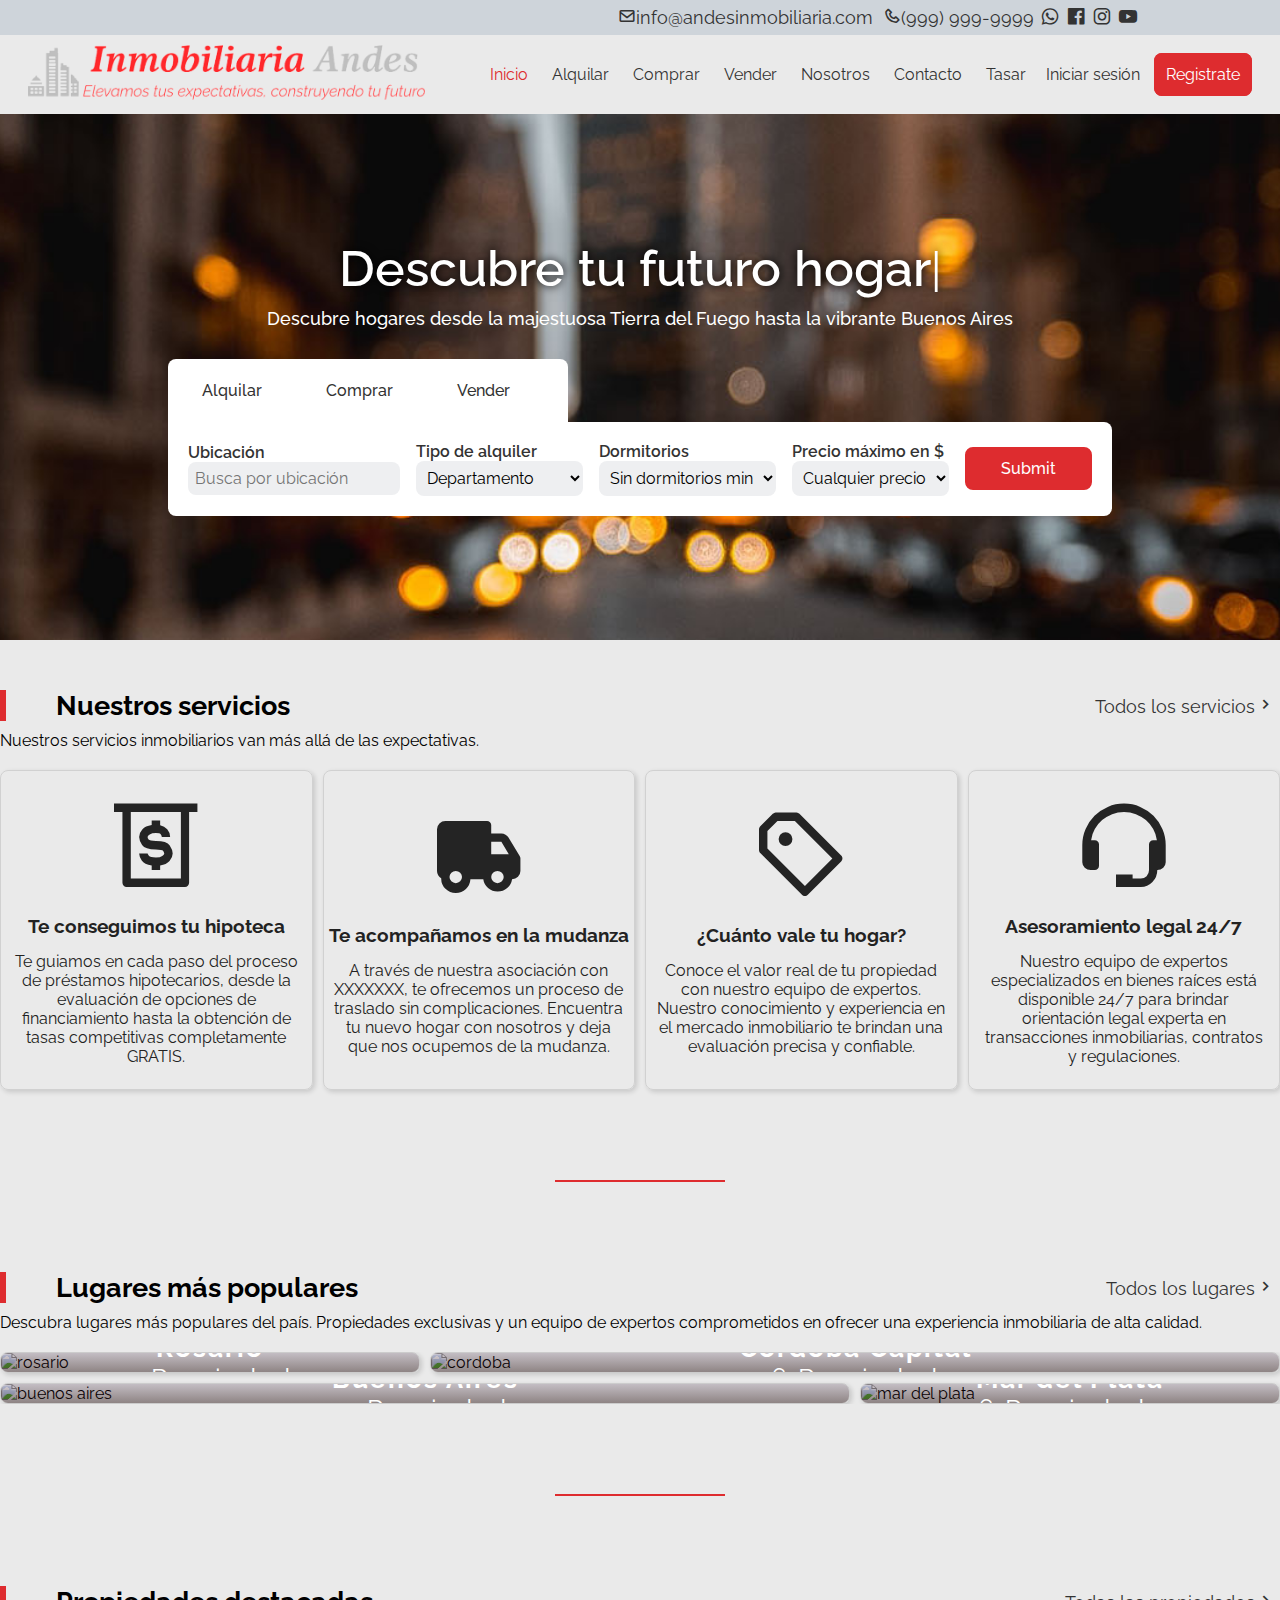
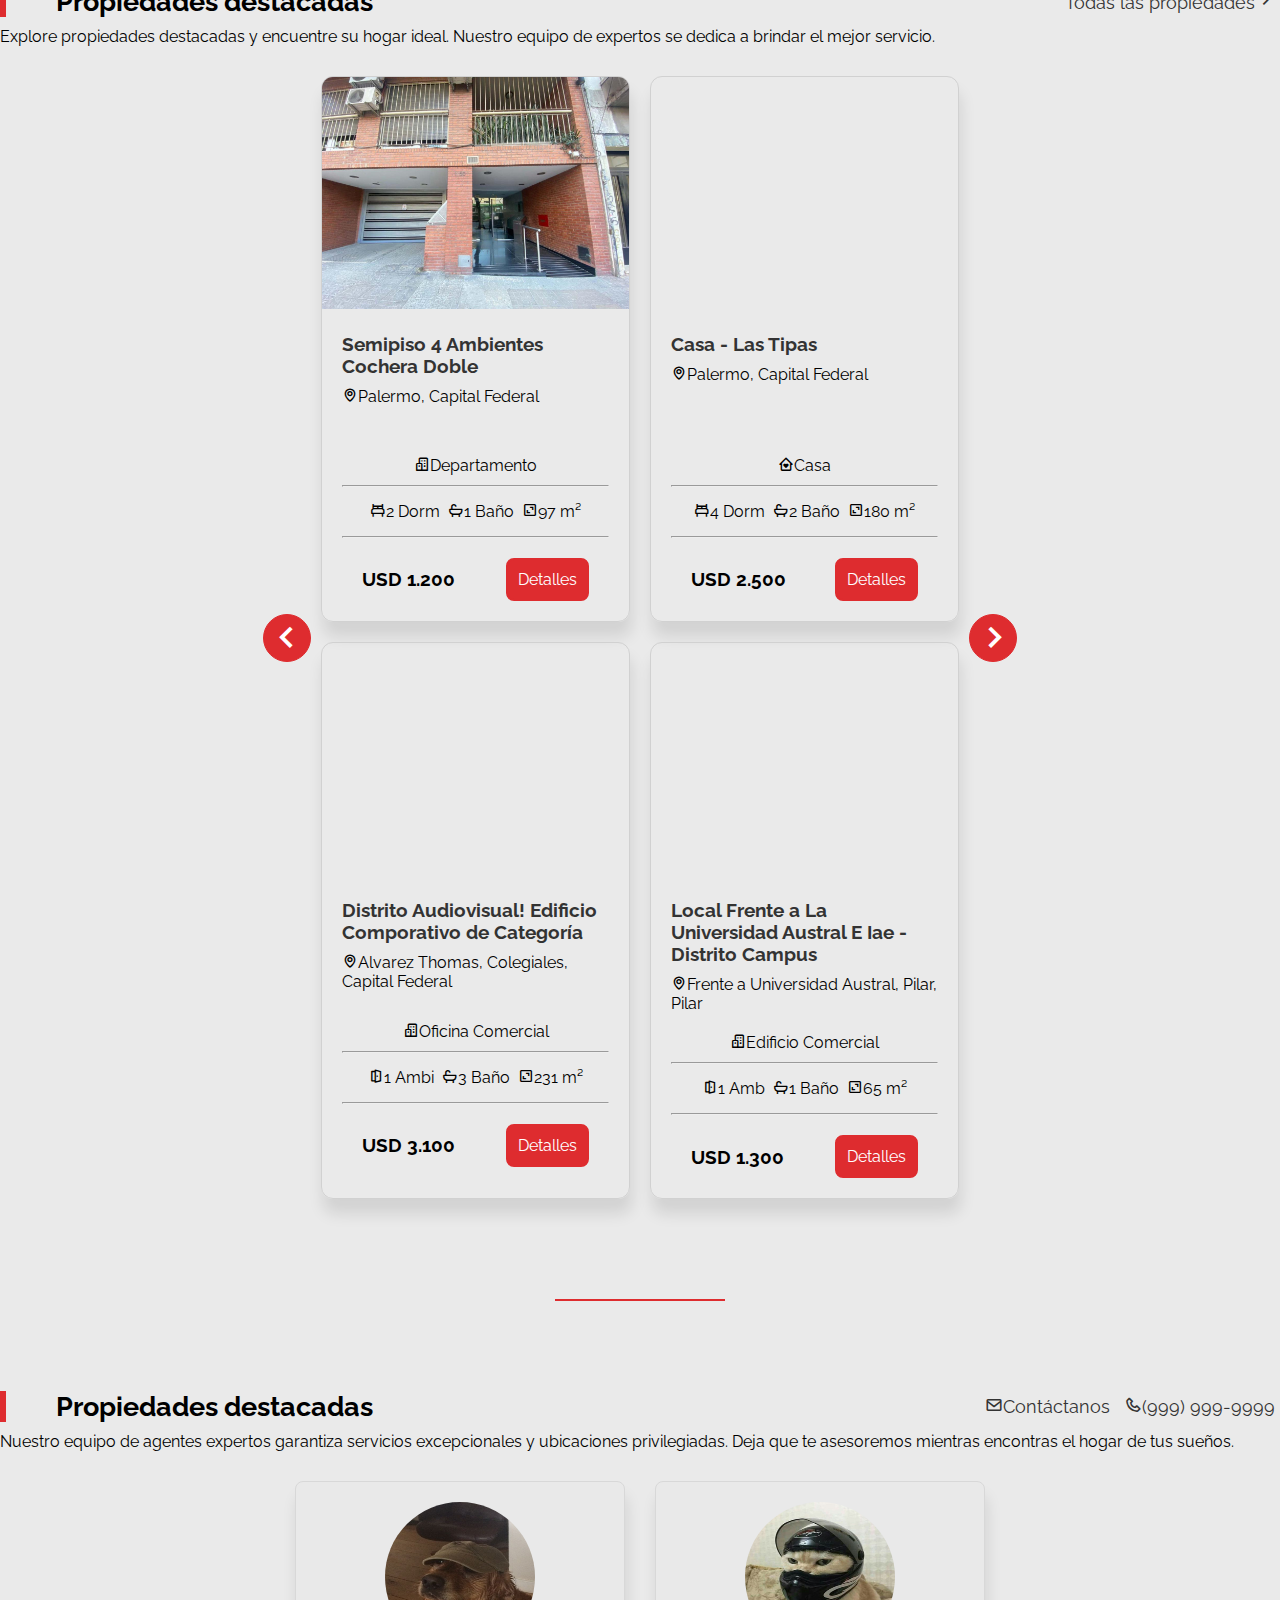
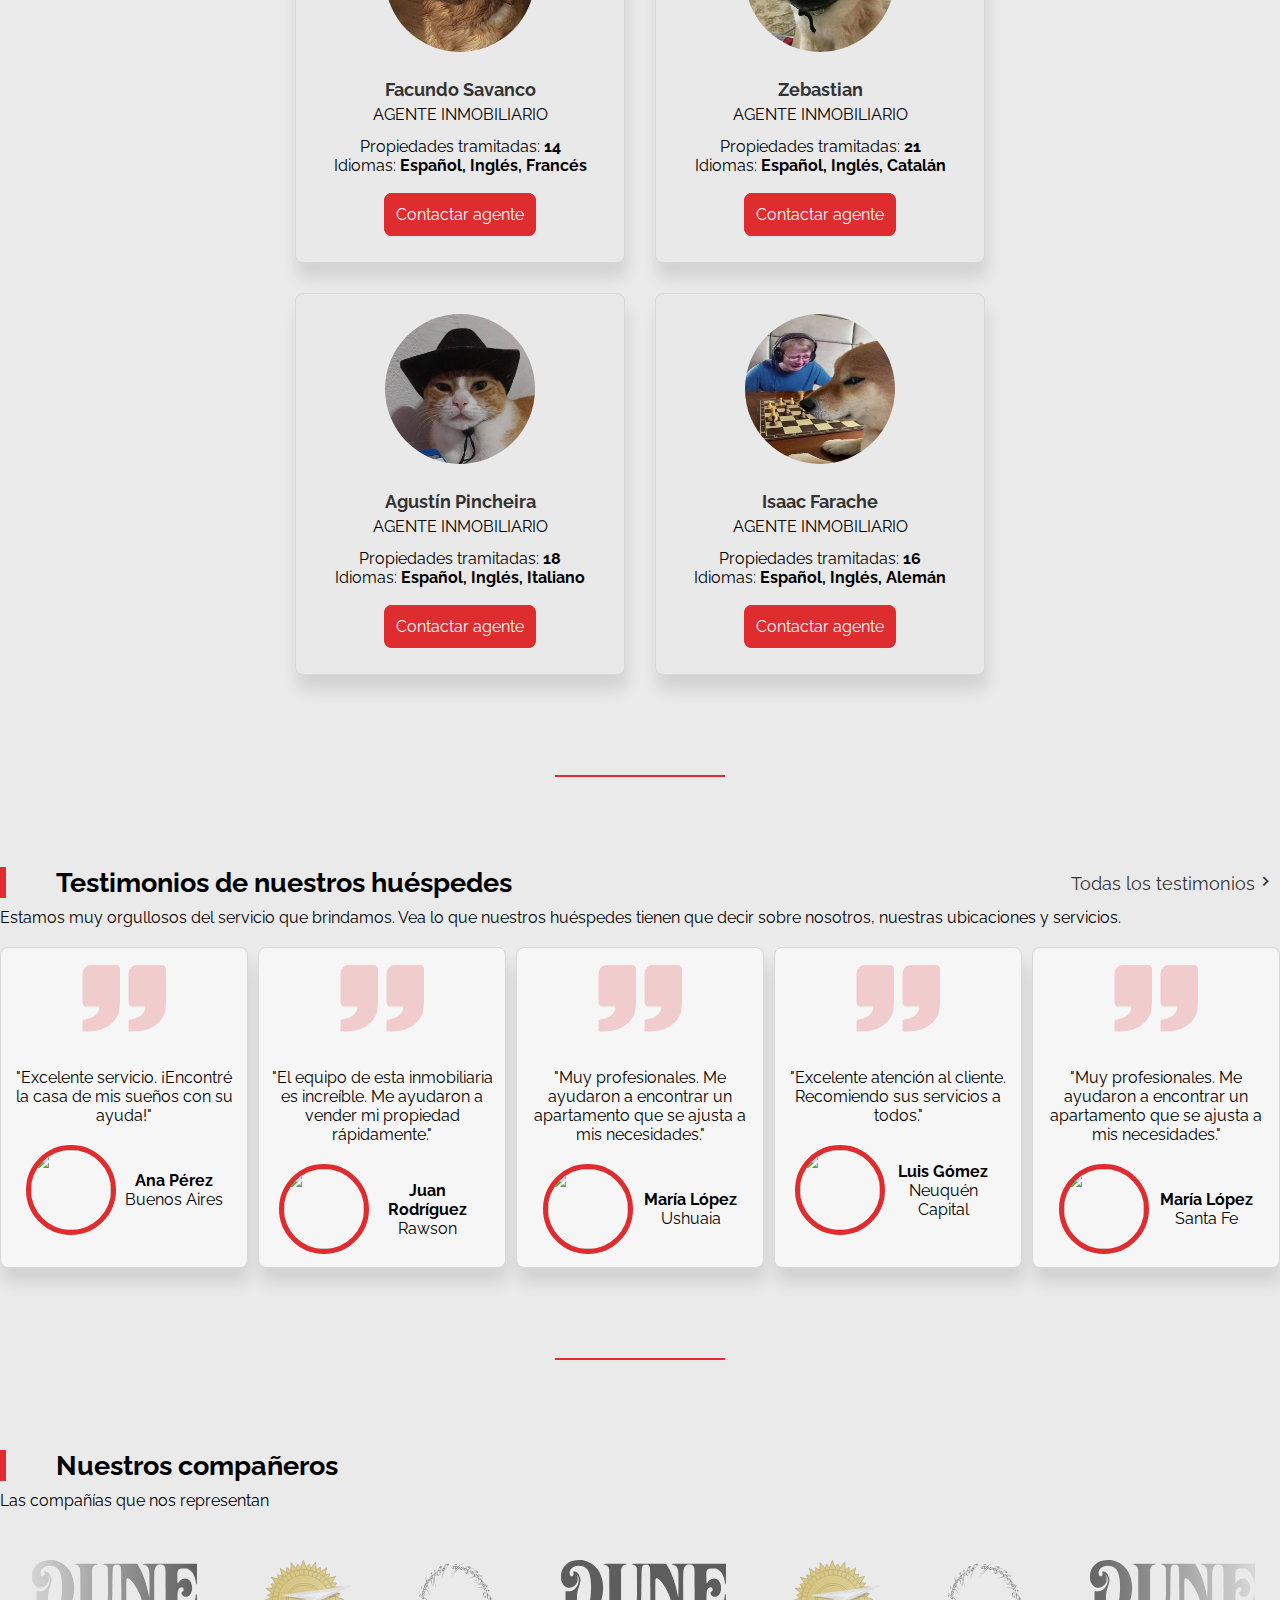
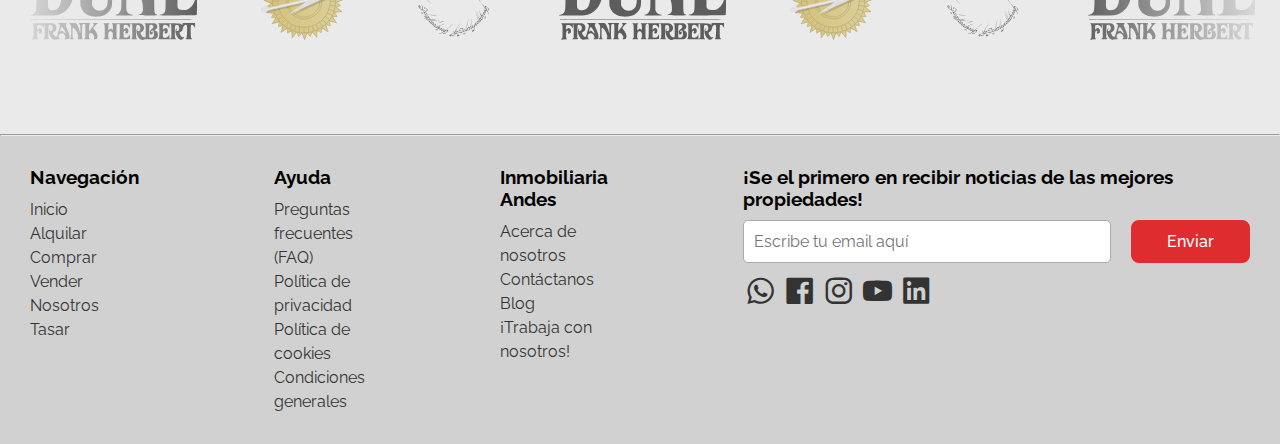
==== index.html @ 9ed8c14f "Agregado de testimonios, compañeros y transición de gradients en lugares populares" ====
<!DOCTYPE html>
<html lang="en">

<head>
  <meta charset="UTF-8">
  <meta name="viewport" content="width=device-width, initial-scale=1.0">
  <title>Inmobiliaria Andes - Elige el lugar de tus sueños</title>

  <!-- custom google fonts-->
  <link rel="preconnect" href="https://fonts.googleapis.com">
  <link rel="preconnect" href="https://fonts.gstatic.com" crossorigin>
  <link
    href="https://fonts.googleapis.com/css2?family=Raleway:ital,wght@0,100;0,200;0,300;0,400;1,100;1,200;1,300;1,400&display=swap"
    rel="stylesheet">

  <!--- custom css -->
  <link rel="stylesheet" href="./assets/style.css">

  <!--- custom js -->
  <script src="./assets/script.js" defer></script>

  <!--- custom icons -->
  <link href='https://unpkg.com/boxicons@2.1.4/css/boxicons.min.css' rel='stylesheet'>

  <!--- favicon -->
  <link rel="shortcut icon" href="./img/icon.png" type="image/x-icon">
</head>

<body>
  <!--header-->
  <header class="header">

    <!--Sección superior del header con redes sociales y contacto-->
    <div class="header-top">
      <div class="data_header">
        <div class="contendor_data_header">
          <div class="cto_header_top">
            <a href="#"><i class='bx bx-envelope'></i>info@andesinmobiliaria.com</a>
          </div>
          <div class="cto_header_top">
            <a href="#"><i class='bx bx-phone'></i>(999) 999-9999</a>
          </div>
          <div class="social">
            <a href="#"><i class='bx bxl-whatsapp'></i></a>
            <a href="#"><i class='bx bxl-facebook-square'></i></a>
            <a href="#"><i class='bx bxl-instagram'></i></a>
            <a href="#"><i class='bx bxl-youtube'></i></a>
          </div>
        </div>
      </div>
    </div>

    <!--Sección inferior del header con botones de navegación / agregar diseño responsivo y estructura-->
    <nav class="header-bottom">
      <div class="brand">
        <a href="index.html"><img src="./img/andes_fontlogo.png" alt="logo inmobiliaria andes" class="logo"></a>
      </div>

      <!--Navbar-->
      <a href="#" class="toggle_button">
        <span class="bar"></span>
        <span class="bar"></span>
        <span class="bar"></span>
      </a>

      <div class="navbar_link">
        <ul class="navbar_ul">
          <li><a href="index.html" class="active">Inicio</a></li>
          <li>
            <a href="alquilar.html">Alquilar</a>
            <ul class="drowpdown_lista">
              <div class="dropdown_cont">
                <div class="dropdown_titulo">Tipo de propiedades</div>
                <ul class="dropdown_prop">
                  <li><a href="#">Edificios Comerciales</a></li>
                  <li><a href="#">Hoteles</a></li>
                  <li><a href="#">Apartamentos</a></li>
                  <li><a href="#">Casas</a></li>
                  <li><a href="#">Oficinas</a></li>
                </ul>
              </div>
              <div class="dropdown_cont">
                <div class="dropdown_titulo">Provincia</div>
                <ul class="dropdown_prop">
                  <li><a href="#">Buenos Aires</a></li>
                  <li><a href="#">Córdoba</a></li>
                  <li><a href="#">Tierra del Fuego</a></li>
                  <li><a href="#">Neuquén</a></li>
                  <li><a href="#">Santa Fe</a></li>
                </ul>
              </div>
              <div class="dropdown_cont">
                <div class="dropdown_titulo">Ciudades</div>
                <ul class="dropdown_prop">
                  <li><a href="#">Capital Federal</a></li>
                  <li><a href="#">Córdoba Capital</a></li>
                  <li><a href="#">Rosario</a></li>
                  <li><a href="#">Mar del Plata</a></li>
                  <li><a href="#">Neuquén Capital</a></li>
                </ul>
              </div>
            </ul>
          </li>
          <li><a href="comprar.html">Comprar</a></li>
          <li><a href="vender.html">Vender</a></li>
          <li><a href="nosotros.html">Nosotros</a></li>
          <li><a href="contacto.html">Contacto</a></li>
          <li><a href="tasar.html">Tasar</a></li>
        </ul>
        <div class="btn_user">
          <button id="mostrar_popup_li"><a>Iniciar sesión</a></button>
          <a class="registrate" id="mostrar_popup_sp">Registrate</a>
        </div>
        <div class="overlay"></div>
        <!-- Popup login form -->
        <div class="popup login">
          <div class="cerrar_btn">&times;</div>
          <div class="form">
            <h2>Iniciar sesión</h2>
            <p>Guarde búsquedas, sus propiedades favoritas y más</p>
            <p>¿Nuevo en el sitio? <a href="#" id="registrar">Registra una cuenta</a></p>
            <div class="elementos_form">
              <label for="email">Email</label>
              <input type="text" id="email" placeholder="Ingresa tu email">
            </div>
            <div class="elementos_form">
              <label for="contraseña">Contraseña</label>
              <input type="password" id="contraseña" placeholder="Ingresa tu contraseña">
            </div>
            <div class="elementos_form">
              <input type="checkbox" id="checkbox">
              <label for="recordarme">Recordar mis datos</label>
            </div>
            <div class="elementos_form">
              <button class="btn_submit">Iniciar sesión</button>
            </div>
            <div class="elementos_form">
              <a href="#">Olvide mi contraseña</a>
            </div>
          </div>
        </div>
        <!-- Popup signup form -->
        <div class="popup signup">
          <div class="cerrar_btn">&times;</div>
          <div class="form">
            <h2>Registrarse</h2>
            <p>Guarde búsquedas, sus propiedades favoritas y más</p>
            <p>¿Ya tienes una cuenta? <a href="#" id="iniciar_sesion">Inicia sesión</a></p>
            <div class="elementos_form">
              <label for="email">Email</label>
              <input type="text" id="email" placeholder="Ingresa tu email">
            </div>
            <div class="elementos_form">
              <label for="contraseña">Contraseña</label>
              <input type="password" id="contraseña" placeholder="Crea tu contraseña">
            </div>
            <div class="elementos_form">
              <label for="contraseña">Confirma contraseña</label>
              <input type="password" id="contraseña" placeholder="Confirma tu contraseña">
            </div>
            <div class="elementos_form" id="term_cond">
              <input type="checkbox" id="checkbox">
              <label for="checkbox">Estoy de acuerdo con los<a href="#"> Terminos y Condiciones</a></label>
            </div>
            <div class="elementos_form">
              <button class="btn_submit">Regsitrate</button>
            </div>
          </div>
        </div>

      </div>
    </nav>
  </header>

  <!-- Contenido main de la página -->
  <main>
    <div class="contenido">
      <h1>Descubre tu futuro <span id="escritura"></span><span id="cursor">|</span></h1>
      <p>Descubre hogares desde la majestuosa Tierra del Fuego hasta la vibrante Buenos Aires</p>
      <!--Botones del buscador de propiedades-->
      <div class="form_contenedor">
        <div class="busqueda">
          <button class="type-btn active" data-tab-btn>Alquilar</button>
          <button class="type-btn" data-tab-btn>Comprar</button>
          <button class="type-btn" data-tab-btn>Vender</button>
        </div>
        <!--Variables básicas para el buscador de propiedades - Son expandidas al buscar propiedades-->
        <form action="">
          <div class="input-box">
            <span>Ubicación</span>
            <input type="search" name="ubicacion" placeholder="Busca por ubicación">
          </div>
          <div class="input-box">
            <label for="" class="tipo_alquiler">Tipo de alquiler</label>
            <select name="tipo_alquiler" class="lista">
              <option value="">Departamento</option>
              <option value="">Casa</option>
              <option value="">Oficina</option>
              <option value="">Hotel</option>
              <option value="">Edificio Comercial</option>
            </select>
          </div>
          <div class="input-box">
            <label for="" class="min_dorm">Dormitorios</label>
            <select name="min_dorm" class="lista">
              <option value="sin dormitorios min">Sin dormitorios min</option>
              <option value="">1+</option>
              <option value="">2+</option>
              <option value="">3+</option>
              <option value="">4+</option>
              <option value="">5+</option>
            </select>
          </div>
          <div class="input-box">
            <label for="" class="precio">Precio máximo en $</label>
            <select name="precio" class="lista">
              <option value="cualquier precio">Cualquier precio</option>
              <option value="">25.000$</option>
              <option value="">50.000$</option>
              <option value="">75.000$</option>
              <option value="">100.000$</option>
              <option value="">125.000$</option>
              <option value="">150.000$</option>
              <option value="">175.000$</option>
              <option value="">200.000$</option>
              <option value="">225.000$</option>
              <option value="">250.000$</option>
              <option value="">275.000$</option>
              <option value="">300.000$</option>
              <option value="">325.000$</option>
              <option value="">350.000$</option>
              <option value="">375.000$</option>
              <option value="">400.000$</option>
            </select>
          </div>
          <input type="submit" name="enviar" class="btn_submit">
        </form>
      </div>
    </div>

    <article>
      <div class="contenedor_div_grid" id="propiedades_destac">
        <div class="contenedor_title_prop">
          <h2>Nuestros servicios</h2>
          <div class="cto_header_top">
            <a href="#">Todos los servicios<i class='bx bx-chevron-right' id="more_flecha"></i></a>
          </div>
        </div>
        <p id="first_desc">Nuestros servicios inmobiliarios van más allá de las expectativas.</p>
      </div>
      <div class="container_servicios">
        <div class="hipoteca">
          <div class="contenedor_desc_serv">
            <i class='bx bx-money-withdraw'></i>
            <a href="#" class="desc_contenedores_serv">
              <h3>Te conseguimos tu hipoteca</h3>
              <p>Te guiamos en cada paso del proceso de préstamos hipotecarios, desde la evaluación de opciones de
                financiamiento hasta la obtención de tasas competitivas completamente GRATIS.</p>
            </a>
          </div>
        </div>
        <div class="mudanza">
          <div class="contenedor_desc_serv">
            <i class='bx bxs-truck'></i>
            <a href="#" class="desc_contenedores_serv">
              <h3>Te acompañamos en la mudanza</h3>
              <p>A través de nuestra asociación con XXXXXXX, te ofrecemos un proceso de traslado sin complicaciones.
                Encuentra tu nuevo hogar con nosotros y deja que nos ocupemos de la mudanza.</p>
            </a>
          </div>
        </div>
        <div class="tasacion">
          <div class="contenedor_desc_serv">
            <i class='bx bx-purchase-tag-alt'></i>
            <a href="tasar.html" class="desc_contenedores_serv">
              <h3>¿Cuánto vale tu hogar?</h3>
              <p>Conoce el valor real de tu propiedad con nuestro equipo de expertos. Nuestro conocimiento y experiencia
                en el mercado inmobiliario te brindan una evaluación precisa y confiable.</p>
            </a>
          </div>
        </div>
        <div class="soporte-legal">
          <div class="contenedor_desc_serv">
            <i class='bx bx-support'></i>
            <a href="contacto.html" class="desc_contenedores_serv">
              <h3>Asesoramiento legal 24/7</h3>
              <p>Nuestro equipo de expertos especializados en bienes raíces está disponible 24/7 para brindar
                orientación legal experta en transacciones inmobiliarias, contratos y regulaciones.</p>
            </a>
          </div>
        </div>
      </div>
    </article>

    <div class="espaciador"></div>

    <article>
      <div class="contenedor_div_grid" id="propiedades_destac">
        <div class="contenedor_title_prop">
          <h2>Lugares más populares</h2>
          <div class="cto_header_top">
            <a href="#">Todos los lugares<i class='bx bx-chevron-right' id="more_flecha"></i></a>
          </div>
        </div>
        <p id="first_desc">Descubra lugares más populares del país. Propiedades exclusivas y un equipo de expertos
          comprometidos en ofrecer una experiencia inmobiliaria de alta calidad.</p>
      </div>
      <div class="grid_lugares_popu">
        <div class="Rosario">
          <img src="./img/rosario.jpeg" alt="rosario">
          <a href="#" class="overlay_lug">
            <h3>Rosario</h3>
            <p>159 Propiedades</p>
          </a>
        </div>
        <div class="Cordoba">
          <img src="./img/cordoba.jpeg" alt="cordoba">
          <a href="#" class="overlay_lug">
            <h3>Córdoba Capital</h3>
            <p>356 Propiedades</p>
          </a>
        </div>
        <div class="Buenos-aires">
          <img src="./img/buenos aires.webp" alt="buenos aires">
          <a href="#" class="overlay_lug">
            <h3>Buenos Aires</h3>
            <p>437 Propiedades</p>
          </a>
        </div>
        <div class="Mar-del-plata">
          <img src="./img/mar del plata.webp" alt="mar del plata">
          <a href="#" class="overlay_lug">
            <h3>Mar del Plata</h3>
            <p>76 Propiedades</p>
          </a>
        </div>
      </div>
    </article>

    <div class="espaciador"></div>

    <article>
      <div class="contenedor_div_grid" id="propiedades_destac">
        <div class="contenedor_title_prop">
          <h2>Propiedades destacadas</h2>
          <div class="cto_header_top">
            <a href="#">Todas las propiedades<i class='bx bx-chevron-right' id="more_flecha"></i></a>
          </div>
        </div>
        <p id="first_desc">Explore propiedades destacadas y encuentre su hogar ideal. Nuestro equipo de expertos se
          dedica a brindar el mejor servicio.</p>
      </div>
      <!--Propiedades destacadas del mes-->
      <div class="propiedades_destacadas">
        <button id="anterior"><i class='bx bx-chevron-left'></i></button>
        <!--Cartas de propiedades destacadas hecho con grid-->
        <div class="grid-container_destac" id="carrusel">
          <!--Descripción de las cartas de propiedades destacadas-->
          <div class="carta_prop">
            <figure>
              <a href="#"><img src="./img/depto_4dorm/ejemplo_propiedad.jpg" alt=""></a>
              <div class="fav_dest">
                <!--Corazón de favorito en esquina superior izquierda-->
              </div>
            </figure>
            <div class="desc_prop">
              <div class="titulo_carta_prop">
                <a href="#">
                  <h3>Semipiso 4 Ambientes Cochera Doble</h3>
                </a>
                <p id="ubicacion_carta"><i class='bx bx-map'></i>Palermo, Capital Federal</p>
              </div>
              <div class="int_desc_prop">
                <p id="tipo_prop_carta"><span><i class='bx bx-buildings'></i>Departamento</span></p>
                <hr>
                <div class="prop_interior">
                  <p>
                    <span><i class='bx bx-bed'></i>2 Dorm</span>
                    <span><i class='bx bx-bath'></i>1 Baño</span>
                    <span><i class='bx bx-area'></i>97 m²</span>
                  </p>
                </div>
                <hr>
                <div class="precio_btn btn_user">
                  <p id="item_precio"><span>USD 1.200</span></p>
                  <a href="#" class="registrate">Detalles</a>
                </div>
              </div>
            </div>
          </div>
          <div class="carta_prop">
            <figure>
              <a href="#"><img src="./img/depto_4dorm/ejemplo_casa.jpg" alt=""></a>
              <div class="fav_dest">
                <!--Corazón de favorito en esquina superior izquierda-->
              </div>
            </figure>
            <div class="desc_prop">
              <div class="titulo_carta_prop">
                <a href="#">
                  <h3>Casa - Las Tipas</h3>
                </a>
                <p id="ubicacion_carta"><i class='bx bx-map'></i>Palermo, Capital Federal</p>
              </div>
              <div class="int_desc_prop">
                <p id="tipo_prop_carta"><span><i class='bx bx-home-heart'></i>Casa</span></p>
                <hr>
                <div class="prop_interior">
                  <p>
                    <span><i class='bx bx-bed'></i>4 Dorm</span>
                    <span><i class='bx bx-bath'></i>2 Baño</span>
                    <span><i class='bx bx-area'></i>180 m²</span>
                  </p>
                </div>
                <hr>
                <div class="precio_btn btn_user">
                  <p id="item_precio"><span>USD 2.500</span></p>
                  <a href="#" class="registrate">Detalles</a>
                </div>
              </div>
            </div>
          </div>
          <div class="carta_prop">
            <figure>
              <a href="#"><img src="./img/depto_4dorm/ejemplo_oficina.jpg" alt=""></a>
              <div class="fav_dest">
                <!--Corazón de favorito en esquina superior izquierda-->
              </div>
            </figure>
            <div class="desc_prop">
              <div class="titulo_carta_prop">
                <a href="#">
                  <h3>Distrito Audiovisual! Edificio Comporativo de Categoría</h3>
                </a>
                <p id="ubicacion_carta"><i class='bx bx-map'></i>Alvarez Thomas, Colegiales, Capital Federal</p>
              </div>
              <div class="int_desc_prop">
                <p id="tipo_prop_carta"><span><i class='bx bx-buildings'></i>Oficina Comercial</span></p>
                <hr>
                <div class="prop_interior">
                  <p>
                    <span><i class='bx bx-door-open'></i>1 Ambi</span>
                    <span><i class='bx bx-bath'></i>3 Baño</span>
                    <span><i class='bx bx-area'></i>231 m²</span>
                  </p>
                </div>
                <hr>
                <div class="precio_btn btn_user">
                  <p id="item_precio"><span>USD 3.100</span></p>
                  <a href="#" class="registrate">Detalles</a>
                </div>
              </div>
            </div>
          </div>
          <div class="carta_prop">
            <figure>
              <a href="#"><img src="./img/depto_4dorm/ejemplo_edificiocomercial" alt=""></a>
              <div class="fav_dest">
                <!--Corazón de favorito en esquina superior izquierda-->
              </div>
            </figure>
            <div class="desc_prop">
              <div class="titulo_carta_prop">
                <a href="#">
                  <h3>Local Frente a La Universidad Austral E Iae - Distrito Campus</h3>
                </a>
                <p id="ubicacion_carta"><i class='bx bx-map'></i>Frente a Universidad Austral, Pilar, Pilar</p>
              </div>
              <div class="int_desc_prop">
                <p id="tipo_prop_carta"><span><i class='bx bx-buildings'></i>Edificio Comercial</span></p>
                <hr>
                <div class="prop_interior">
                  <p>
                    <span><i class='bx bx-door-open'></i>1 Amb</span>
                    <span><i class='bx bx-bath'></i>1 Baño</span>
                    <span><i class='bx bx-area'></i>65 m²</span>
                  </p>
                </div>
                <hr>
                <div class="precio_btn btn_user">
                  <p id="item_precio"><span>USD 1.300</span></p>
                  <a href="#" class="registrate">Detalles</a>
                </div>
              </div>
            </div>
          </div>
          <div class="carta_prop">
            <figure>
              <a href="#"><img src="./img/depto_4dorm/ejemplo_casa(2) 1.jpg" alt=""></a>
              <div class="fav_dest">
                <!--Corazón de favorito en esquina superior izquierda-->
              </div>
            </figure>
            <div class="desc_prop">
              <div class="titulo_carta_prop">
                <a href="#">
                  <h3>Casa de Tres Dorm. con Amarra</h3>
                </a>
                <p id="ubicacion_carta"><i class='bx bx-map'></i>Boatcenter al 100, Tigre, Tigre</p>
              </div>
              <div class="int_desc_prop">
                <p id="tipo_prop_carta"><span><i class='bx bx-home-heart'></i>Casa</span></p>
                <hr>
                <div class="prop_interior">
                  <p>
                    <span><i class='bx bx-bed'></i>3 Dorm</span>
                    <span><i class='bx bx-bath'></i>1 Baño</span>
                    <span><i class='bx bx-area'></i>190 m²</span>
                  </p>
                </div>
                <hr>
                <div class="precio_btn btn_user">
                  <p id="item_precio"><span>USD 1.800</span></p>
                  <a href="#" class="registrate">Detalles</a>
                </div>
              </div>
            </div>
          </div>
          <div class="carta_prop">
            <figure>
              <a href="#"><img src="./img/depto_4dorm/ejemplo_casa(3) 1.jpg" alt=""></a>
              <div class="fav_dest">
                <!--Corazón de favorito en esquina superior izquierda-->
              </div>
            </figure>
            <div class="desc_prop">
              <div class="titulo_carta_prop">
                <a href="#">
                  <h3>Casa Al Rio en Venta y Alquiler - Barrio Santa Maria de Tigre</h3>
                </a>
                <p id="ubicacion_carta"><i class='bx bx-map'></i>Santa María de Tigre, Rincón de Milberg</p>
              </div>
              <div class="int_desc_prop">
                <p id="tipo_prop_carta"><span><i class='bx bx-home-heart'></i>Casa</span></p>
                <hr>
                <div class="prop_interior">
                  <p>
                    <span><i class='bx bx-door-open'></i>5 Amb</span>
                    <span><i class='bx bx-bath'></i>6 Baño</span>
                    <span><i class='bx bx-area'></i>480 m²</span>
                  </p>
                </div>
                <hr>
                <div class="precio_btn btn_user">
                  <p id="item_precio"><span>USD 4.100</span></p>
                  <a href="#" class="registrate">Detalles</a>
                </div>
              </div>
            </div>
          </div>
          <div class="carta_prop">
            <figure>
              <a href="#"><img src="./img/depto_4dorm/ejemplo_casa(3) 1.jpg" alt=""></a>
              <div class="fav_dest">
                <!--Corazón de favorito en esquina superior izquierda-->
              </div>
            </figure>
            <div class="desc_prop">
              <div class="titulo_carta_prop">
                <a href="#">
                  <h3>Casa Al Rio en Venta y Alquiler - Barrio Santa Maria de Tigre</h3>
                </a>
                <p id="ubicacion_carta"><i class='bx bx-map'></i>Santa María de Tigre, Rincón de Milberg</p>
              </div>
              <div class="int_desc_prop">
                <p id="tipo_prop_carta"><span><i class='bx bx-home-heart'></i>Casa</span></p>
                <hr>
                <div class="prop_interior">
                  <p>
                    <span><i class='bx bx-door-open'></i>5 Amb</span>
                    <span><i class='bx bx-bath'></i>6 Baño</span>
                    <span><i class='bx bx-area'></i>480 m²</span>
                  </p>
                </div>
                <hr>
                <div class="precio_btn btn_user">
                  <p id="item_precio"><span>USD 4.100</span></p>
                  <a href="#" class="registrate">Detalles</a>
                </div>
              </div>
            </div>
          </div>
          <div class="carta_prop">
            <figure>
              <a href="#"><img src="./img/depto_4dorm/ejemplo_casa(3) 1.jpg" alt=""></a>
              <div class="fav_dest">
                <!--Corazón de favorito en esquina superior izquierda-->
              </div>
            </figure>
            <div class="desc_prop">
              <div class="titulo_carta_prop">
                <a href="#">
                  <h3>Casa Al Rio en Venta y Alquiler - Barrio Santa Maria de Tigre</h3>
                </a>
                <p id="ubicacion_carta"><i class='bx bx-map'></i>Santa María de Tigre, Rincón de Milberg</p>
              </div>
              <div class="int_desc_prop">
                <p id="tipo_prop_carta"><span><i class='bx bx-home-heart'></i>Casa</span></p>
                <hr>
                <div class="prop_interior">
                  <p>
                    <span><i class='bx bx-door-open'></i>5 Amb</span>
                    <span><i class='bx bx-bath'></i>6 Baño</span>
                    <span><i class='bx bx-area'></i>480 m²</span>
                  </p>
                </div>
                <hr>
                <div class="precio_btn btn_user">
                  <p id="item_precio"><span>USD 4.100</span></p>
                  <a href="#" class="registrate">Detalles</a>
                </div>
              </div>
            </div>
          </div>
        </div>
        <button id="siguiente"><i class='bx bx-chevron-right'></i></button>
      </div>
    </article>

    <div class="espaciador"></div>

    <article>
      <div class="contenedor_div_grid" id="propiedades_destac">
        <div class="contenedor_title_prop">
          <h2>Propiedades destacadas</h2>
          <div class="cto_header_top">
            <a href="#"><i class='bx bx-envelope'></i>Contáctanos</a>
            <a href="#"><i class='bx bx-phone'></i>(999) 999-9999</a>
          </div>
        </div>
        <p id="first_desc">Nuestro equipo de agentes expertos garantiza servicios excepcionales y ubicaciones privilegiadas. Deja que te asesoremos mientras encontras el hogar de tus sueños.</p>
      </div>
      </div>
      <div class="contendor_tarjetas_nosotros">
        <div class="tarjetas_ind_nosotros uno">
          <div class="foto_experto_inicio"><a href="#"><img src="./img/integrantes/int1.jpg" alt="foto experto"></a>
          </div>
          <div class="np_nosotros">
            <a href="#">Facundo Savanco</a>
            <div class="prof_nosotros">
              <p>AGENTE INMOBILIARIO</p>
            </div>
          </div>
          <div class="detalles_expertos">
            <ul>
              <li>Propiedades tramitadas: <strong>14</strong></li>
              <li>Idiomas:<strong> Español, Inglés, Francés</strong></li>
            </ul>
            <div class="btn_user"><a href="#" class="registrate">Contactar agente</a></div>
          </div>
        </div>

        <div class="tarjetas_ind_nosotros dos">
          <div class="foto_experto_inicio"><a href="#"><img src="./img/integrantes/int2.jpg" alt="foto experto"></a>
          </div>
          <div class="np_nosotros">
            <a href="#">Zebastian</a>
            <div class="prof_nosotros">
              <p>AGENTE INMOBILIARIO</p>
            </div>
          </div>
          <div class="detalles_expertos">
            <ul>
              <li>Propiedades tramitadas: <strong>21</strong></li>
              <li>Idiomas:<strong> Español, Inglés, Catalán</strong></li>
            </ul>
            <div class="btn_user"><a href="#" class="registrate">Contactar agente</a></div>
          </div>
        </div>

        <div class="tarjetas_ind_nosotros tres">
          <div class="foto_experto_inicio"><a href="#"><img src="./img/integrantes/int3.jpg" alt="foto experto"></a>
          </div>
          <div class="np_nosotros">
            <a href="#">Agustín Pincheira</a>
            <div class="prof_nosotros">
              <p>AGENTE INMOBILIARIO</p>
            </div>
          </div>
          <div class="detalles_expertos">
            <ul>
              <li>Propiedades tramitadas: <strong>18</strong></li>
              <li>Idiomas:<strong> Español, Inglés, Italiano</strong></li>
            </ul>
            <div class="btn_user"><a href="#" class="registrate">Contactar agente</a></div>
          </div>
        </div>

        <div class="tarjetas_ind_nosotros cuatro">
          <div class="foto_experto_inicio"><a href="#"><img src="./img/integrantes/int4.jpg" alt="foto experto"></a>
          </div>
          <div class="np_nosotros">
            <a href="#">Isaac Farache</a>
            <div class="prof_nosotros">
              <p>AGENTE INMOBILIARIO</p>
            </div>
          </div>
          <div class="detalles_expertos">
            <ul>
              <li>Propiedades tramitadas: <strong>16</strong></li>
              <li>Idiomas:<strong> Español, Inglés, Alemán</strong></li>
            </ul>
            <div class="btn_user"><a href="#" class="registrate">Contactar agente</a></div>
          </div>
        </div>
      </div>
      </div>
    </article>

    <div class="espaciador"></div>

    <article>
      <div class="contenedor_div_grid" id="propiedades_destac">
        <div class="contenedor_title_prop">
          <h2>Testimonios de nuestros huéspedes</h2>
          <div class="cto_header_top">
            <a href="#">Todas los testimonios<i class='bx bx-chevron-right' id="more_flecha"></i></a>
          </div>
        </div>
        <p id="first_desc">Estamos muy orgullosos del servicio que brindamos. Vea lo que nuestros huéspedes tienen que
          decir sobre nosotros, nuestras ubicaciones y servicios.</p>

        <div class="testimonios_contenedor">
          <div class="testimonio-1 testimonios">
            <i class='bx bxs-quote-right'></i>
            <p id="quote">"Excelente servicio. ¡Encontré la casa de mis sueños con su ayuda!"</p>
            <div class="autor_desc">
              <img src="./img/testimonios/testi 1.jpg" alt="" width="80px" height="80px">
              <div class="text_autor">
                <p class="autor"><strong>Ana Pérez</strong></p>
                <p>Buenos Aires</p>
              </div>
            </div>
          </div>
          <div class="testimonio-2 testimonios">
            <i class='bx bxs-quote-right'></i>
            <p id="quote">"El equipo de esta inmobiliaria es increíble. Me ayudaron a vender mi propiedad rápidamente."
            </p>
            <div class="autor_desc">
              <img src="./img/testimonios/testi 2.jpg" alt="" width="80px" height="80px">
              <div class="text_autor">
                <p class="autor"><strong>Juan Rodríguez</strong></p>
                <p>Rawson</p>
              </div>
            </div>
          </div>
          <div class="testimonio-3 testimonios">
            <i class='bx bxs-quote-right'></i>
            <p id="quote">"Muy profesionales. Me ayudaron a encontrar un apartamento que se ajusta a mis necesidades."
            </p>
            <div class="autor_desc">
              <img src="./img/testimonios/testi 3.jpg" alt="" width="80px" height="80px">
              <div class="text_autor">
                <p class="autor"><strong>María López</strong></p>
                <p>Ushuaia</p>
              </div>
            </div>
          </div>
          <div class="testimonio-4 testimonios">
            <i class='bx bxs-quote-right'></i>
            <p id="quote">"Excelente atención al cliente. Recomiendo sus servicios a todos."</p>
            <div class="autor_desc">
              <img src="./img/testimonios/testi 4.jpg" alt="" width="80px" height="80px">
              <div class="text_autor">
                <p class="autor"><strong>Luis Gómez</strong></p>
                <p>Neuquén Capital</p>
              </div>
            </div>
          </div>
          <div class="testimonio-5 testimonios">
            <i class='bx bxs-quote-right'></i>
            <p id="quote">"Muy profesionales. Me ayudaron a encontrar un apartamento que se ajusta a mis necesidades."
            </p>
            <div class="autor_desc">
              <img src="./img/testimonios/testi 5.jpg" alt="" width="80px" height="80px">
              <div class="text_autor">
                <p class="autor"><strong>María López</strong></p>
                <p>Santa Fe</p>
              </div>
            </div>
          </div>
        </div>
      </div>
    </article>

    <div class="espaciador"></div>

    <article>
      <div class="contenedor_div_grid" id="propiedades_destac">
        <div class="contenedor_title_prop">
          <h2>Nuestros compañeros</h2>
        </div>
        <p id="first_desc">Las compañías que nos representan</p>
        <div class="logos">
          <div class="slide_logos">
            <img src="./img/slider infinito socios/Dune_Frank_Herbert_logo.svg" alt="">
            <img src="./img/slider infinito socios/Spaceship_and_Sun_emblem.svg" alt="">
            <img src="./img/slider infinito socios/the-one-ring-2-logo-svg-vector.svg" alt="">
            <img src="./img/slider infinito socios/Dune_Frank_Herbert_logo.svg" alt="">
            <img src="./img/slider infinito socios/Spaceship_and_Sun_emblem.svg" alt="">
            <img src="./img/slider infinito socios/the-one-ring-2-logo-svg-vector.svg" alt="">
            <img src="./img/slider infinito socios/Dune_Frank_Herbert_logo.svg" alt="">
            <img src="./img/slider infinito socios/Spaceship_and_Sun_emblem.svg" alt="">
            <img src="./img/slider infinito socios/the-one-ring-2-logo-svg-vector.svg" alt="">
          </div>
          <div class="slide_logos">
            <img src="./img/slider infinito socios/Dune_Frank_Herbert_logo.svg" alt="">
            <img src="./img/slider infinito socios/Spaceship_and_Sun_emblem.svg" alt="">
            <img src="./img/slider infinito socios/the-one-ring-2-logo-svg-vector.svg" alt="">
            <img src="./img/slider infinito socios/Dune_Frank_Herbert_logo.svg" alt="">
            <img src="./img/slider infinito socios/Spaceship_and_Sun_emblem.svg" alt="">
            <img src="./img/slider infinito socios/the-one-ring-2-logo-svg-vector.svg" alt="">
            <img src="./img/slider infinito socios/Dune_Frank_Herbert_logo.svg" alt="">
            <img src="./img/slider infinito socios/Spaceship_and_Sun_emblem.svg" alt="">
            <img src="./img/slider infinito socios/the-one-ring-2-logo-svg-vector.svg" alt="">
          </div>
        </div>
      </div>
    </article>

  </main>

  <footer>
    <hr>
    <div class="footer_contenedor">
      <div>
        <div class="titulo_cf">
          <h3>Navegación</h3>
        </div>
        <div class="lista_footer">
          <ul>
            <li><a href="#">Inicio</a></li>
            <li><a href="alquilar.html">Alquilar</a></li>
            <li><a href="comprar.html">Comprar</a></li>
            <li><a href="vender.html">Vender</a></li>
            <li><a href="nosotros.html">Nosotros</a></li>
            <li><a href="tasar.html">Tasar</a></li>
          </ul>
        </div>
      </div>
      <div>
        <div class="titulo_cf">
          <h3>Ayuda</h3>
        </div>
        <div class="lista_footer">
          <ul>
            <li><a href="#">Preguntas frecuentes (FAQ)</a></li>
            <li><a href="#">Política de privacidad</a></li>
            <li><a href="#">Política de cookies</a></li>
            <li><a href="#">Condiciones generales</a></li>
          </ul>
        </div>
      </div>
      <div>
        <div class="titulo_cf">
          <h3>Inmobiliaria Andes</h3>
        </div>
        <div class="lista_footer">
          <ul>
            <li><a href="nosotros.html">Acerca de nosotros</a></li>
            <li><a href="contacto.html">Contáctanos</a></li>
            <li><a href="#">Blog</a></li>
            <li><a href="#">¡Trabaja con nosotros!</a></li>
          </ul>
        </div>
      </div>
      <div>
        <div class="titulo_cf">
          <h3>¡Se el primero en recibir noticias de las mejores propiedades!</h3>
        </div>
        <div class="newsletter_social">
          <form action="#">
            <div class="form_newsletter">
              <div class="email_newsletter">
                <input type="email" name="EMAIL" required placeholder="Escribe tu email aquí">
              </div>
              <button class="btn_submit">Enviar</button>
            </div>
          </form>
          <div class="social_footer">
            <a href="#"><i class='bx bxl-whatsapp'></i></a>
            <a href="#"><i class='bx bxl-facebook-square'></i></a>
            <a href="#"><i class='bx bxl-instagram'></i></a>
            <a href="#"><i class='bx bxl-youtube'></i></a>
            <a href="#"><i class='bx bxl-linkedin-square'></i></a>
          </div>
        </div>
      </div>
    </div>
  </footer>
</body>

</html>
---- assets/style.css ----
/*--------------------CSS RESET Y TIPOGRAFÍA-------------------*/
* {
    margin: 0;
    padding: 0;
    list-style: none;
    text-decoration: none;
    font-family: 'Raleway', sans-serif;
}

body {
    background: #eaeaea;
}

main {
    position: relative;
}

/*--------------------ANIMACION SCROLL-------------------*/
article {
    animation: fade linear both;
    animation-timeline: view(block);
    animation-range: cover 0% cover 30%;
}

@keyframes fade {
    from {
        opacity: 0;
    }

    to {
        opacity: 1;
    }
}

/*--------------------PRELOAD-------------------*/

/*--------------------LOGO-------------------*/
.logo {
    max-height: 55px;
}

/*--------------------HEADER TOP------------------*/
.header-top {
    background: #ced4da;
    font-size: 17px;
    text-decoration: none;
    padding: 5px 0 5px;
}

.data_header {
    position: relative;
    margin-left: auto;
    margin-right: auto;
    max-width: 78%;
}

.contendor_data_header {
    display: flex;
    justify-content: flex-end;
    align-items: center;
}

.cto_header_top a {
    color: #333333;
    padding: 5px;
    font-size: 18px;
    transition: 0.3s;
}

.cto_header_top a:hover,
.np_nosotros a:hover {
    color: #de2c2f;
}

.social a .bx{
    font-size: 22px;
    color: #333333;
    transition: 0.3s;
}
.social a .bx:hover {
    color: #de2c2f;
}

/*--------------------HEADER BOTTOM / BARRA DE NAVEGACIÓN-------------------*/
.header-bottom {
    display: flex;
    align-items: center;
    justify-content: space-around;
    /*no sé como pero da un diseño + responsivo que space-between, agregar navbar en una hamburguesa*/
    padding: 10px 0 10px;
    background: #eaeaea;
}

.navbar_link {
    position: relative;
    /*ME PERMITE ESCONDER EL DROPDOWN*/
    display: flex;
    font-size: 16px;
    color: #333333;
}

.navbar_link ul li {
    display: inline-block;
}

.navbar_link li a {
    padding: 10px;
    color: #333333;
}

.navbar_link a:hover,
.navbar_link a.active {
    color: #de2c2f;
    transition: 0.3s;
}

.navbar_link ul li ul a:hover {
    color: #de2c2f;
}

.navbar_link ul li:hover ul.drowpdown_lista {
    display: block;
    /*NO SE COMO ME TRAE EL DROPDOWN? ??*/
    /*me vi un video y creo que entendí como...*/
}

.navbar_link ul li ul.drowpdown_lista {
    position: absolute;
    /*ME PERMITE ESCONDER EL DROPDOWN DEBAJO DEL NAVBAR*/
    padding: 20px;
    background: #eaeaea;
    z-index: 10;
    display: none;
    /*tambien ayuda a esconder el dropdown, no sé como....*/
    border-radius: 8px;
}

.dropdown_titulo {
    padding: 10px 0 10px;
    font-weight: bold;
    font-size: 17px;
}

.dropdown_prop {
    display: flex;
    justify-content: flex-start;
    flex-direction: column;
    line-height: 1.8;
}

.dropdown_prop li a {
    padding: 0;
}

.dropdown_cont {
    display: inline-block;
    padding: 0 10px;
}

.btn_user a {
    padding: 10px;
}

#mostrar_popup_li {
    color: #333333;
    font-size: 16px;
    border: none;
    cursor: pointer;
    background: transparent;
}

#mostrar_popup_sp {
    cursor: pointer;
}

.btn_user .registrate {
    color: #FFF;
    background: #de2c2f;
    border: 2px solid #de2c2f;
    border-radius: 8px;
    transition: 0.3s;
}

.btn_user .registrate:hover {
    background: transparent;
    color: #333333;
}

.toggle_button {
    position: absolute;
    top: 56px;
    right: 40px;
    display: none;
    flex-direction: column;
    justify-content: space-between;
    width: 40px;
    height: 35px;
}

.toggle_button .bar {
    height: 4px;
    width: 100%;
    background-color: #333333;
    border-radius: 10px;
    transition: all 0.3s ease-in-out;
}

.x:nth-of-type(1) {
    transform: rotate(45deg);
    transform-origin: top left;
    width: 45px;
  }
  
  .x:nth-of-type(2) {
    opacity: 0;
  }
  
  .x:nth-of-type(3) {
    transform: rotate(-45deg);
    transform-origin: bottom left;
    width: 45px;
  } 
/*--------------------POPUP INICIO DE SESIÓN-----------------*/
.overlay {
    display: none;
    position: fixed;
    top: 0;
    left: 0;
    width: 100%;
    height: 100%;
    background: rgba(0, 0, 0, 0.5);
    /*color de fondo oscuro semitransparente*/
    z-index: 999;
    /*me asegura que este por encima de todo menos el popup*/
}

.overlay.active {
    display: block;
}

.popup {
    display: none;
    position: fixed;
    top: 50%;
    left: 50%;
    transform: translate(-50%, -50%);
    width: 380px;
    padding: 20px 30px;
    background: #fff;
    box-shadow: 2px 2px 5px 5px rgba(0, 0, 0, .15);
    border-radius: 10px;
}

.signup {
    display: none;
    position: fixed;
    top: 50%;
    left: 50%;
    transform: translate(-50%, -50%);
    width: 380px;
    padding: 20px 30px;
    background: #fff;
    box-shadow: 2px 2px 5px 5px rgba(0, 0, 0, .15);
    border-radius: 10px;
}
#term_cond{
    display: flex;
    align-items: center; 
}

#term_cond label {
    display: flex;
    align-items: center;
    font-size: 15px;
}
#term_cond label a{
    margin-left: 5px;
    font-size: 15px;
}
.popup.active {
    display: block;
    z-index: 1000;
}

.popup .cerrar_btn {
    position: absolute;
    top: 10px;
    right: 10px;
    width: 35px;
    height: 35px;
    background: #de2c2f;
    color: #fff;
    text-align: center;
    border: 1px solid #de2c2f;
    border-radius: 50%;
    cursor: pointer;
    font-size: 25px;
    transition: 0.3s;
}

.popup .cerrar_btn:hover {
    background: transparent;
    color: #333333;
}

.popup .form h2 {
    text-align: center;
    color: #222;
    margin: 10px 0px 10px;
    font-size: 25px;
}

.popup .form p {
    text-align: center;
    color: #222;
    margin: 10px 0px 10px;
    font-size: 15px;
    font-style: italic;
}

#registrar, #iniciar_sesion {
    color: #1a79ca;
    font-weight: 600;
}

#checkbox {
    cursor: pointer;
}

.popup .form .elementos_form {
    margin: 15px 0px;
}

.popup .form .elementos_form label {
    font-size: 16px;
    color: #222;
}

.popup .form .elementos_form input[type="text"],
.popup .form .elementos_form input[type="password"] {
    display: block;
    width: 356px;
    padding: 10px;
    outline: none;
    border: 1px solid #aaa;
    border-radius: 5px;
    font-size: 16px;
}

.popup .form .elementos_form input[type="checkbox"] {
    margin-right: 5px;
}

.popup .form .elementos_form button {
    width: 100%;
}

.popup .form .elementos_form a {
    display: block;
    text-align: right;
    font-size: 16px;
    color: #1a79ca;
    text-decoration: none;
    font-weight: 600;
}

.popup.active,
.overlay.active {
    animation: fade-in 500ms forwards;
}

.popup.closing, .overlay.closing {
    animation: fade-out 500ms forwards;
}
@keyframes fade-in {
    0% {
        opacity: 0;
    }

    100% {
        opacity: 1;
    }
}

@keyframes fade-out {
    0% {
        opacity: 1;
    }

    100% {
        opacity: 0;
    }
}

@keyframes slide-up { /*Todavía no agregada */
    0% {
        transform: translateY(50%);
    }

    100% {
        transform: translateY(0%);
    }
}

/*--------------------HOME o MAIN-------------------*/
article h2 {
    font-size: 27px;
}

.contenido {
    background-position: center;
    background-repeat: no-repeat;
    background-size: cover;
    background-image: url("../img/edificios_buscador.jpg");
    display: flex;
    flex-direction: column;
    align-items: center;
    justify-content: center;
    height: 426px;
    color: #FFF;
    padding: 50px;
    margin-bottom: 50px;
}

.contenido h1 {
    color: #FFF;
    font-size: 50px;
    font-weight: 550;
    filter: drop-shadow(0px 0px 5px #000);
    padding-bottom: 10px;
}

#cursor {
    font-size: 45px !important;
    font-weight: 400 !important;
    animation: parpadeo 1s linear infinite;
}

@keyframes parpadeo {
    0% {
        opacity: 100%;
    }

    50% {
        opacity: 0%;
    }
}

.contenido p {
    padding-bottom: 30px;
    font-size: 18px;
    font-weight: 500;
}

/*BUSCADOR DE PROPIEDADES Y TITULO DE INICIO*/
.form_contenedor {
    display: flex;
    justify-content: center;
    flex-direction: column;
    color: #333333;
}

.form_contenedor form {
    display: flex;
    flex-wrap: wrap;
    /*LE DA UN DISEÑO "RESPONSIVO" no sé como ... pero funca*/
    align-items: center;
    gap: 16px;
    background-color: #FFF;
    padding: 20px;
    border-radius: 8px;
    border-top-left-radius: 0;
}

.busqueda {
    display: inline-flex;
    align-items: center;
    max-width: 380px;
    gap: 16px;
    background-color: #FFF;
    padding: 10px;
    border-top-left-radius: 8px;
    border-top-right-radius: 8px;
}

.type-btn {
    padding: 12px 24px;
    background-color: #FFF;
    color: #333333;
    font-weight: 500;
    border: 0px;
    font-size: 16px;
    transition: 0.25s ease;
}

.type-btn:is(:hover, :focus) {
    color: #de2c2f;
    cursor: pointer;
}

.input-box {
    flex: 16 16 112px;
    display: flex;
    flex-direction: column;
}

.input-box span {
    font-weight: 600;
}

.input-box input {
    padding: 7px;
    outline: none;
    border: none;
    background-color: #eeeff1;
    border-radius: 8px;
    font-size: 16px;
    cursor: pointer;
}

#ubicacion {
    cursor: text;
}

.precio,
.min_dorm,
.tipo_alquiler {
    font-weight: 600;
}

.lista {
    padding: 7px;
    outline: none;
    border: none;
    background-color: #eeeff1;
    border-radius: 8px;
    font-size: 16px;
    cursor: pointer;
}

.btn_submit {
    flex: 16 16 112px;
    padding: 10px 34px;
    border: none;
    border-radius: 8px;
    background: #de2c2f;
    border: 2px solid #de2c2f;
    color: #FFF;
    font-size: 16px;
    font-weight: 500;
    transition: 0.3s;
}

.btn_submit:hover {
    background: transparent;
    color: #333333;
    cursor: pointer;
}

.form-btn {
    padding: 16px;
}

/*GRID SERVICIOS OFRECIDOS*/
#more_flecha {
    font-size: 20px;
}
.container_servicios { 
    margin: 0 auto;
    max-width: 1420px; 
    height: 320px;
    display: grid;
    grid-template-columns: 1fr 1fr 1fr 1fr;
    grid-template-rows: 1fr;
    gap: 10px;
    grid-auto-flow: row;
    grid-template-areas:
      "hipoteca mudanza tasacion soporte-legal";
  }
  
.hipoteca { grid-area: hipoteca; }
  
.mudanza { grid-area: mudanza; }
  
.tasacion { grid-area: tasacion; }
  
.soporte-legal { grid-area: soporte-legal; }

.container_servicios > div {
    display: flex;
    flex-direction: column;
    justify-content: center;
    text-align: center;
    border: 1px solid rgb(209, 209, 209);
    border-radius: 8px;
    box-shadow: 2px 2px 5px rgba(0, 0, 0, .15);
}

.container_servicios > div .bx {
    color: #242424;
    font-size: 100px;
}

.desc_contenedores_serv h3 {
    margin: 20px 0 15px 0;
}

.desc_contenedores_serv {
    color: #222;
}

.desc_contenedores_serv p {
    padding: 0 10px 0;
}

.contenedor_desc_serv {
    transition: 0.3s;
}

.container_servicios .contenedor_desc_serv:hover {
    cursor: pointer;
    transform: translateY(-20px);
}

/*GRID LUGARES POPULARES*/
.grid_lugares_popu {
    margin: 0 auto;
    max-width: 1420px;
    max-height: 877px;
    display: grid;
    grid-template-columns: 1fr 1fr 1fr;
    grid-template-rows: 1fr 1fr;
    gap: 10px;
    grid-auto-flow: row;
    grid-template-areas:
      "Rosario Cordoba Cordoba"
      "Buenos-aires Buenos-aires Mar-del-plata";
    overflow: hidden;
}

.Rosario { grid-area: Rosario; position: relative;}
  
.Cordoba { grid-area: Cordoba; position: relative;}
  
.Buenos-aires { grid-area: Buenos-aires; position: relative;}
  
.Mar-del-plata { grid-area: Mar-del-plata; position: relative;}

.grid_lugares_popu > div {
    display: flex;
    justify-content: center;
    align-items: center;
    overflow: hidden;
    border: 1px solid #ccc; 
    border-radius: 8px;
    box-shadow: 2px 2px 5px rgba(0, 0, 0, 0.15);
}

.grid_lugares_popu > div img {
    width: 1050px; /*La imagen se ajusta al ancho del div*/
    /*Asegura la relación de aspecto*/
    height: auto; 
    position: relative;
}

.grid_lugares_popu .overlay_lug {
    position: absolute;
    display: flex;
    flex-direction: column;
    justify-content: center;
    text-align: center;
    width: 100%;
    height: 100%;
    background-image: linear-gradient(rgba(31, 0, 31, 0.192), rgba(31, 8, 8, 0.452));
    z-index: 1;
}

/* 
linear-gradient(rgba(31, 0, 31, 0.37), rgba(31, 8, 8, 0.37)); GRADIENT ORIGINAL DEL OVERLAY_LUG NO HOVER

.grid_lugares_popu .overlay_lug:after {
    position: absolute;
    content: '';
    width: 100%;
    height: 100%;

    background-image: linear-gradient(rgba(31, 0, 31, 0.5), rgba(161, 46, 46, 0.274));
    transition: opacity 0.3s ease-out;
    z-index: 2;
    opacity: 0;
  }

  .grid_lugares_popu .overlay_lug:hover:after {
    opacity: 0.5;
  } */
/* .grid_lugares_popu .overlay_lug:hover { HOVER ORIGINAL SIN ANIMACIÓN DE TRANSICIÓN
    background-image: linear-gradient(rgba(31, 0, 31, 0.5), rgba(161, 46, 46, 0.274));
} */

.grid_lugares_popu .overlay_lug:after {
    position: absolute;
    content: '';
    width: 100%;
    height: 100%;
    background-image: linear-gradient(rgba(31, 0, 31, 0.2), rgba(161, 46, 46, 0.329));
    z-index: 2;
    transition: opacity 0.3s;
    opacity: 0;
}

.grid_lugares_popu .overlay_lug:hover:after {
    opacity: 0.5;
  }
  
.overlay_lug h3, .overlay_lug p {
    letter-spacing: 2px;
    color: #FFF;
    font-size: 26px;
}

/*PROPIEDADES DESTACADAS (DESCRIPCIÓN Y CARTAS)*/
.propiedades_destacadas {
    display: flex;
    justify-content: center;
    align-items: center;
    text-align: center;
}

#propiedades_destac h2 {
    padding: 0 0 0 50px;
    border-left: 6px solid #de2c2f;
}

.contenedor_title_prop {
    display: flex;
    align-items: center;
    justify-content: space-between;
}

#first_desc {
    padding: 10px 0 20px;
}

.propiedades_destacadas button {
    width: 48px;
    height: 48px;
    background: #de2c2f;
    color: #fff;
    border: 1px solid #de2c2f;
    border-radius: 50%;
    font-size: 45px;
    cursor: pointer;
    transition: 0.3s;
}

.propiedades_destacadas button:hover {
    background: transparent;
    color: #333333;
}

.grid-container_destac {
    display: grid;
    justify-content: center;
    gap: 20px;
    padding: 10px;
    grid-template-columns: repeat(4, auto);
}

.carta_prop {
    background-color: transparent;
    border-radius: 12px;
    max-width: 307px;
    /*n° magico que saque de no sé donde*/
    min-height: 510px;
    border: 1px solid rgb(209, 209, 209);
    overflow: hidden;
    box-shadow: 2px 15px 15px 0 rgba(0, 0, 0, .1);
}

.carta_prop figure {
    overflow: hidden;
}

.carta_prop figure img {
    width: 100%;
    min-height: 232.47px;
    transition: .2s linear;
}

.carta_prop figure img:hover {
    transform: scale(1.1);
}

.desc_prop {
    /*YA FUNCIONA ESTO LETS GOOOOO, por alguna razón la descripción de la carta no ocupada el resto inferior de carta_prop*/
    display: flex;
    flex-direction: column;
    justify-content: space-between;
    min-height: 307.53px;
}

.titulo_carta_prop {
    padding: 20px;
    text-align: center;
}

.titulo_carta_prop a h3 {
    color: #333333;
    text-align: left;
    font-weight: bold;
    padding-bottom: 10px;
}

#ubicacion_carta {
    text-align: left;
}

.int_desc_prop {
    padding: 0 20px;
}

#tipo_prop_carta {
    padding-bottom: 10px;
}

.titulo_carta_prop h3:is(:hover, :focus) {
    color: #de2c2f;
    transition: .3s;
}

.prop_interior {
    display: inline-flex;
    padding: 15px 0 15px;
}

.prop_interior span {
    margin: 2px;
}

.precio_btn {
    padding: 20px;
    display: flex;
    justify-content: space-between;
    align-items: center;
}

#item_precio {
    font-size: 19px;
    font-weight: bold;
}

.espaciador {
    display: block;
    margin: 90px auto;
    max-width: 170px;
    height: 2px;
    background-color: #de2c2f;
}

/* NUESTRO EQUIPO DE ANIMALES EXPERTOS */
.contenedor_div_grid {
    max-width: 1420px;
    margin-left: auto;
    margin-right: auto;
    position: relative;
}

.titulo_div_grid {
    display: flex;
    justify-content: space-between;
    padding: 0 10px 10px;
    align-items: center;
}

.titulo_div_grid h1 {
    border-left: 6px solid #de2c2f;
    padding: 0 0 0 50px;
}

.titulo_div_grid>div a {
    color: #333333;
    font-size: 18px;
}

.contendor_tarjetas_nosotros {
    padding: 10px;
    display: grid;
    gap: 30px;
    justify-content: center;
}

.tarjetas_ind_nosotros {
    display: flex;
    flex-direction: column;
    align-items: center;
    background-color: #e9e9e9;
    border: 1px solid #d8d8d8;
    border-radius: 8px;
    box-shadow: 2px 15px 15px 0 rgba(0, 0, 0, .1);
    height: 380px;
    width: 328px;
}

.foto_experto_inicio {
    padding: 20px;
}

.foto_experto_inicio img {
    width: 150px;
    height: 150px;
    border-radius: 100%;
    transition: 0.3s;
}

.foto_experto_inicio img:hover {
    transform: scale(1.1);
}

.np_nosotros {
    padding-bottom: 10px;
    text-align: center;
    line-height: 1.5;
}

.np_nosotros a {
    color: #333333;
    font-weight: bold;
    font-size: 18px;
    transition: 0.3s;
}

.detalles_expertos {
    display: flex;
    flex-direction: column;
    text-align: center;
    gap: 30px;
}

/*TESTIMONIOS DE NUESTROS AMIGOS CUADRUPEDOS*/
.testimonios_contenedor {
    max-width: 1420px;
    height: 321px;
    display: grid;
    grid-template-columns: 1fr 1fr 1fr 1fr 1fr;
    grid-template-rows: 1fr;
    gap: 10px;
    grid-auto-flow: row;
    grid-template-areas:
      "testimonio-1 testimonio-2 testimonio-3 testimonio-4 testimonio-5";
  }
  
  .testimonio-1 { grid-area: testimonio-1; }
  
  .testimonio-2 { grid-area: testimonio-2; }
  
  .testimonio-3 { grid-area: testimonio-3; }
  
  .testimonio-4 { grid-area: testimonio-4; }
  
  .testimonio-5 { grid-area: testimonio-5; }

.testimonios {
    display: flex;
    flex-direction: column;
    text-align: center;
    background-color: #f6f6f6;
    border: 1px solid #d8d8d8;
    border-radius: 8px;
    box-shadow: 2px 15px 15px 0 rgba(0, 0, 0, .1);
}

.autor_desc {
    display: flex;
    align-items: center;
    justify-content: space-around;
    padding: 10px 20px;
}

.autor_desc img {
    border: 5px solid #de2c2f;
    border-radius: 50%;
}

.testimonios .bx {
    font-size: 100px;
    padding-bottom: 10px;
    color: #de2c2f;
    opacity: 0.2;
    transition: 0.3s;
}

.testimonios .bx:hover {
    transform: scale(1.1);
}

#quote {
    padding: 10px;
}

/*COMPAÑEROS?*/

.logos {
    overflow: hidden;
    white-space: nowrap;
    padding: 30px 0;
}

.logos:before, .logos:after {
    position: absolute;
    width: 200px;
    height: 84px;
    content: "";
    z-index: 2;
}

.logos:before {
    left: 0;
    background: linear-gradient(to left, transparent, #eaeaea);
}

.logos:after {
    right: 0;
    background: linear-gradient(to right, transparent, #eaeaea);
}

.logos:hover .slide_logos {
    animation-play-state: paused;
}

.slide_logos {
    display: inline-block;
    animation: 35s slide infinite linear;
}

.slide_logos img {
    height: 80px;
    margin: 0 30px;
    opacity: 0.6;
    transition: 0.3s;
}

.slide_logos img:hover {
    opacity: 1;
    cursor: pointer;
}

@keyframes slide {
    from {
        transform: translateX(0);
    }
    to {
        transform: translateX(-100%);
    }
    
}
/*--------------------FOOTER-------------------*/
footer {
    background: #d1d1d1;
    margin-top: 60px;
}

.footer_contenedor {
    display: grid;
    grid-template-columns: repeat(4, auto);
    justify-content: center;
    gap: 135px;
    padding: 30px;
}

.titulo_cf h3 {
    padding-bottom: 10px;
}

.lista_footer li a {
    line-height: 24px;
    text-decoration: none;
    color: #333333;
    transition: 0.3s;
}

.lista_footer li a:is(:hover, :focus) {
    color: #de2c2f;
}

.form_newsletter {
    display: flex;
    justify-content: space-between;
    align-items: center;
    gap: 20px;
}

.email_newsletter input {
    width: 300px;
    height: 41px;
    background-color: #FFF;
    display: block;
    width: 356px;
    padding-left: 10px;
    outline: none;
    border: 1px solid #aaa;
    border-radius: 5px;
    font-size: 16px;
}

.social_footer {
    padding: 10px 0 10px;
}

.social_footer a {
    font-size: 35px;
    color: #333333;
    transition: 0.3s;
}
.social_footer a:hover {
    color: #de2c2f;
}
/*--------------------MEDIA QUERIES-------------------*/

.uno {
    grid-area: uno
}

.dos {
    grid-area: dos
}

.tres {
    grid-area: tres
}

.cuato {
    grid-area: cuatro
}

.contendor_tarjetas_nosotros {
    grid-template-columns: auto auto auto auto;
    grid-template-areas: "uno dos tres cuatro";
}

@media (max-width: 1500px) {
    .contendor_tarjetas_nosotros {
        grid-template-columns: auto auto;
        grid-template-rows: auto auto;
        grid-template-areas: "uno dos"
            "tres cuatro";
    }

    .grid-container_destac {
        grid-template-columns: auto auto;
    }
}

@media (max-width: 800px) {
    .contendor_tarjetas_nosotros {
        grid-template-columns: auto;
        grid-template-rows: auto auto auto auto;
        grid-template-areas: "uno"
            "dos"
            "tres"
            "cuatro";
    }
    .grid-container_destac {
        grid-template-columns: auto;
    }
}

@media (max-width: 1430px) {}

@media (max-width: 1184px) {
    .toggle_button {
        display: flex;
    }

    .navbar_link {
        display: none;
        flex-direction: column-reverse;
        width: 100%;
        justify-content: center;
    }

    .navbar_link.active {
        display: flex;
    }
   
    .navbar_link .btn_user {
        display: flex;
        flex-direction: column;
        text-align: center;
    }

    .header-bottom {
        flex-direction: column;
        align-items: flex-start;
    }

    #mostrar_popup_li{
        padding: 10px;
    }

    .navbar_link .btn_user {
        align-items: center !important;
        border-bottom: 1px solid rgb(203, 214, 220);
        border-top: 1px solid rgb(203, 214, 220);
        padding-bottom: 12px;
        margin-top: 10px;
    }

    .navbar_link .btn_user .registrate {
        width: 90%;
    }

    .navbar_ul {
        display: flex;
        flex-direction: column;
        align-items: center !important;
        width: 100%;
        padding: 12px 0;
    }
   
    .navbar_link li {
        text-align: center;
        padding: 5px 1rem;
    }

    .logo {
        padding-left: 40px;
    }

    .contendor_data_header {
        padding-right: 40px;
    }

}

@media (max-width: 850px) {
    .texto_serv_desc {
        max-width: 450px;
    }

}
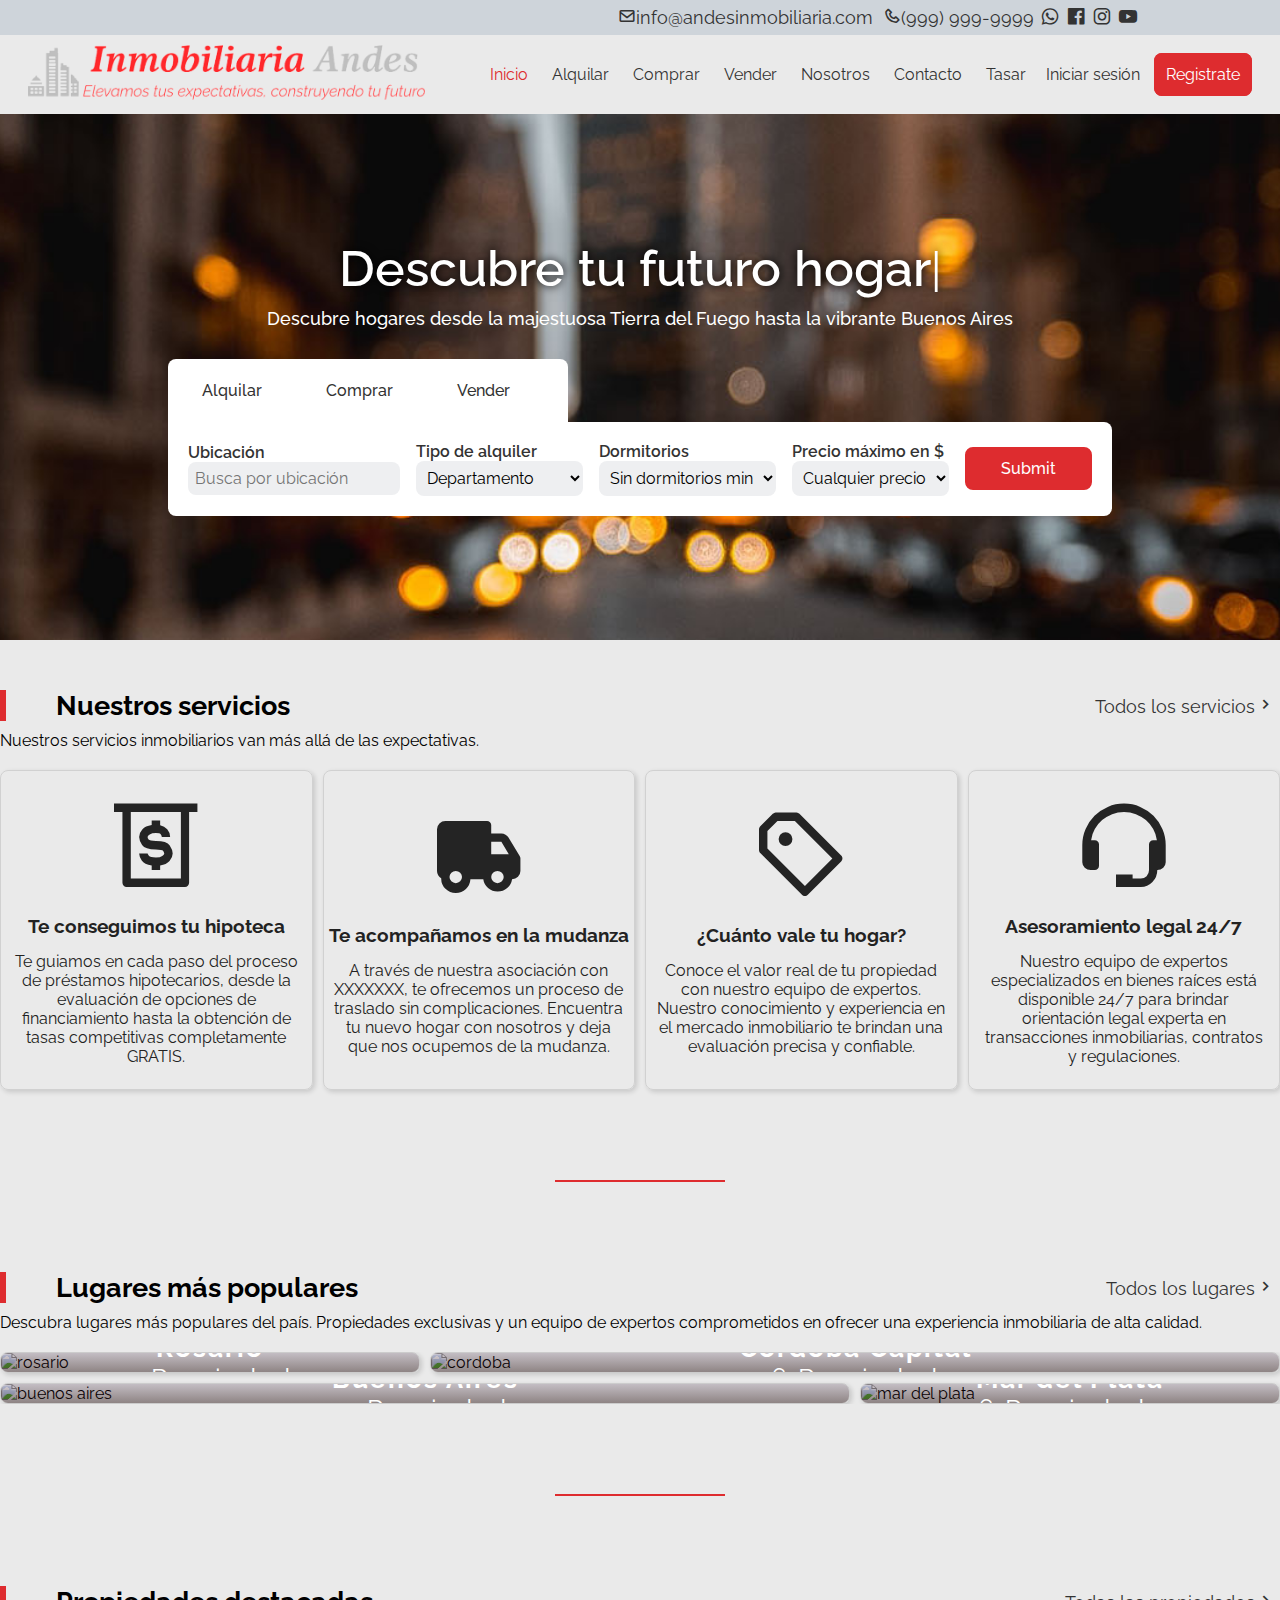
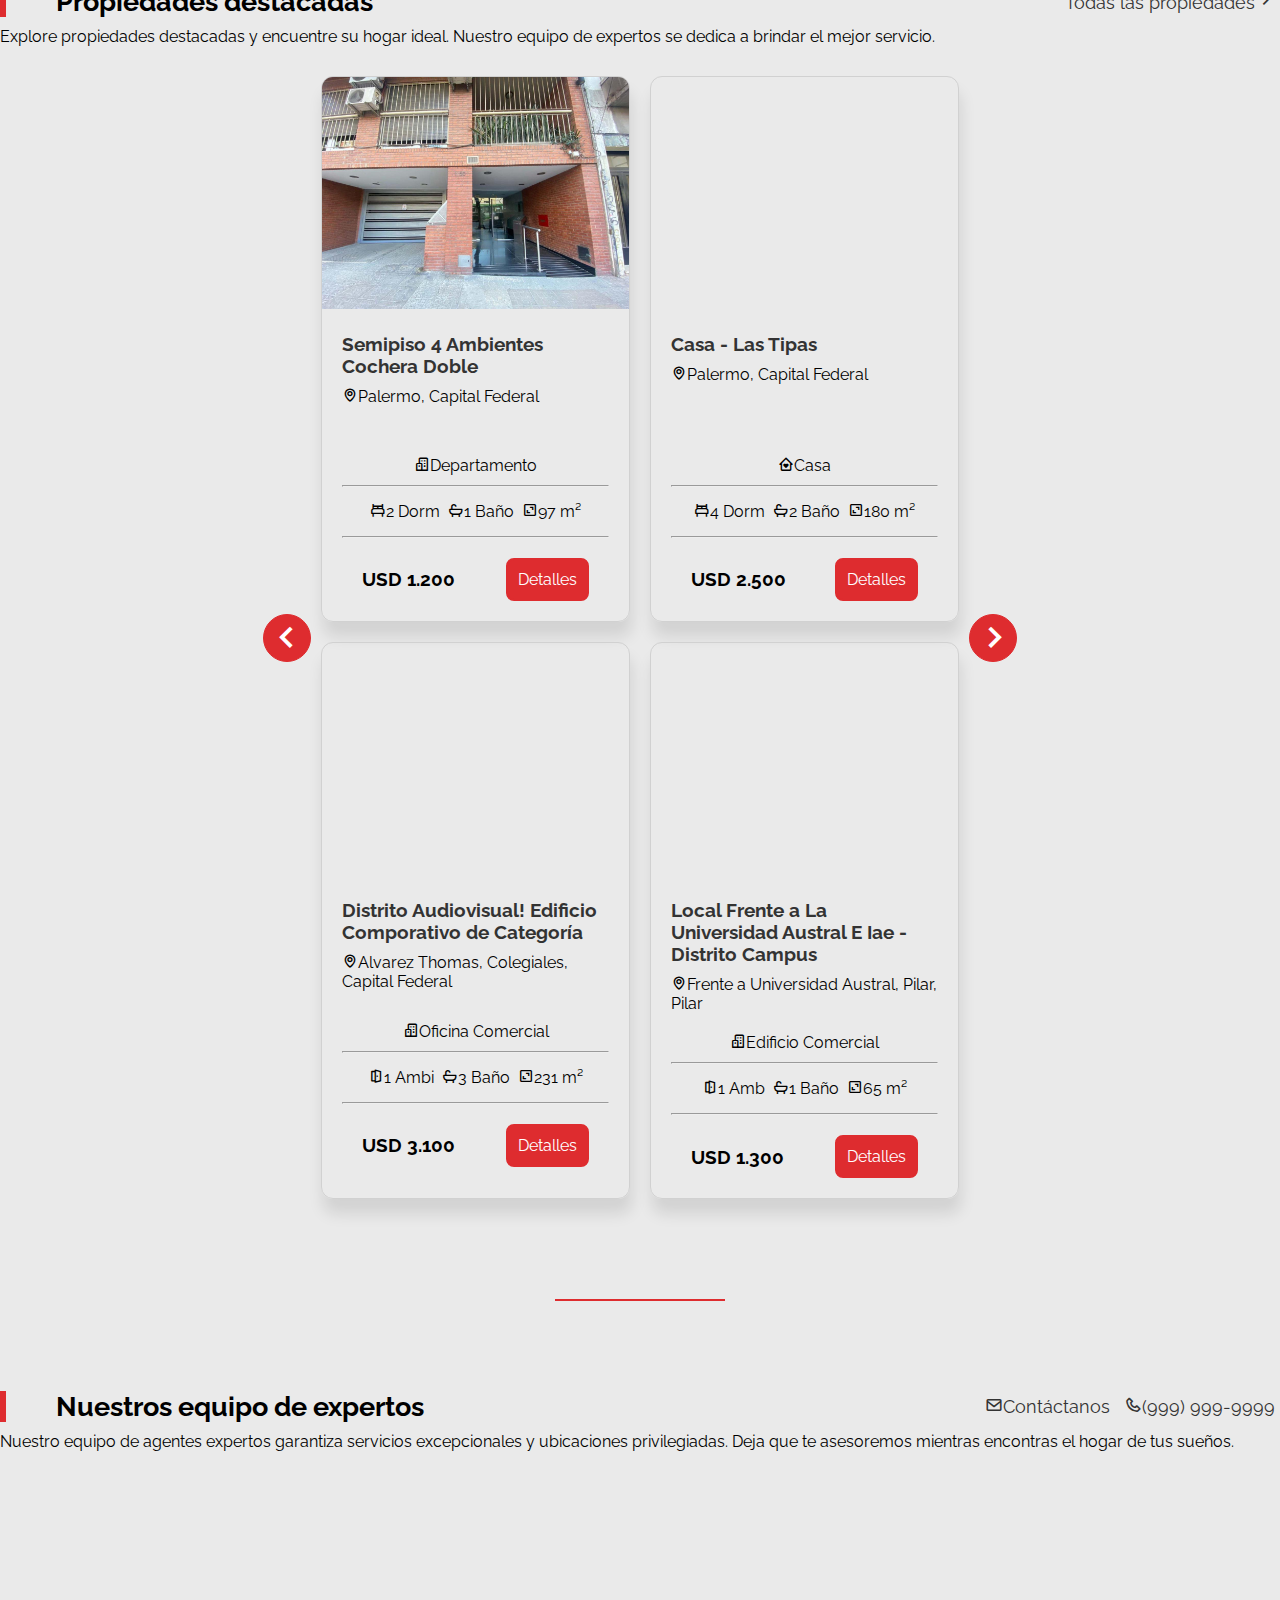
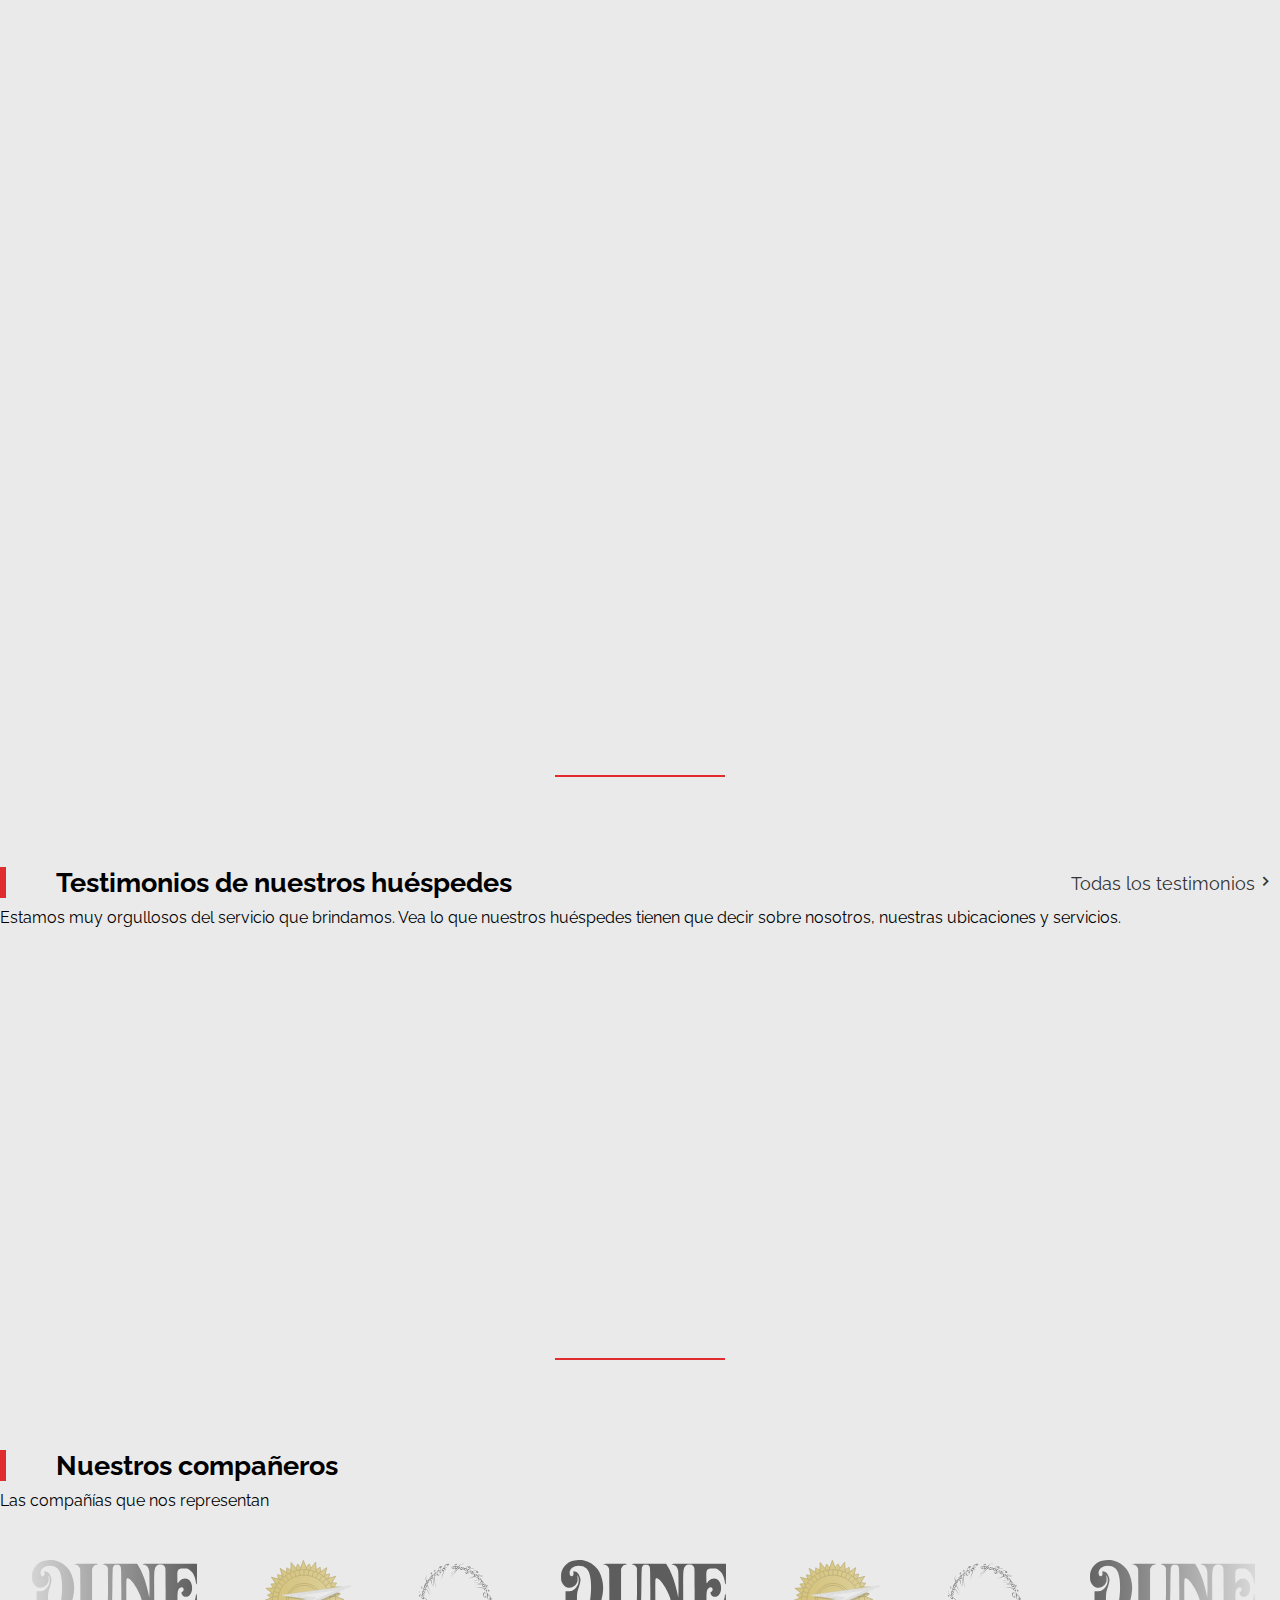
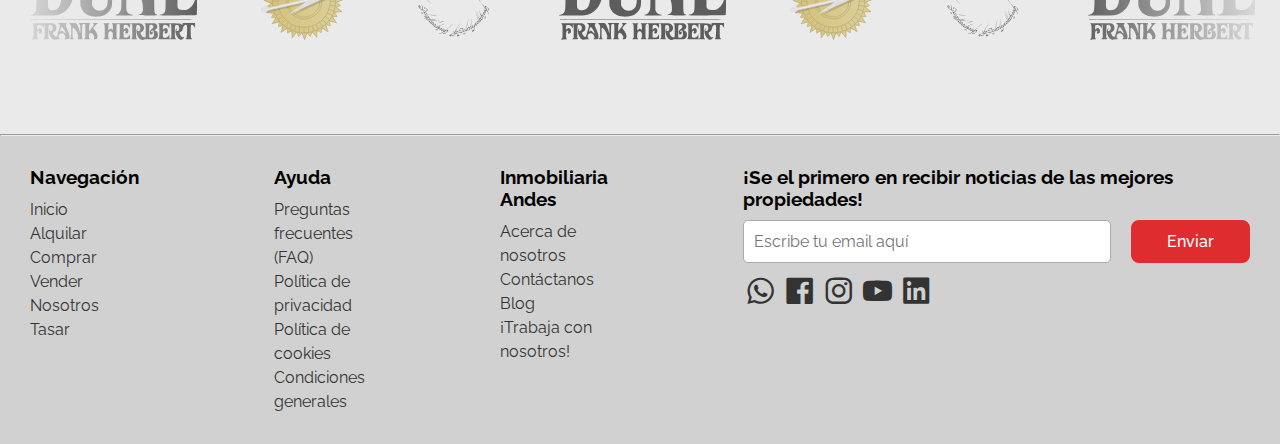
==== commit 3288cfa4: "Agregado de animaciones slide in para testimonios y equipo" ====
--- a/index.html
+++ b/index.html
@@ -17,7 +17,7 @@
   <link rel="stylesheet" href="./assets/style.css">
 
   <!--- custom js -->
-  <script src="./assets/script.js" defer></script>
+  <script defer src="./assets/script.js" defer></script>
 
   <!--- custom icons -->
   <link href='https://unpkg.com/boxicons@2.1.4/css/boxicons.min.css' rel='stylesheet'>
@@ -622,7 +622,7 @@
     <article>
       <div class="contenedor_div_grid" id="propiedades_destac">
         <div class="contenedor_title_prop">
-          <h2>Propiedades destacadas</h2>
+          <h2>Nuestros equipo de expertos</h2>
           <div class="cto_header_top">
             <a href="#"><i class='bx bx-envelope'></i>Contáctanos</a>
             <a href="#"><i class='bx bx-phone'></i>(999) 999-9999</a>
@@ -632,7 +632,7 @@
       </div>
       </div>
       <div class="contendor_tarjetas_nosotros">
-        <div class="tarjetas_ind_nosotros uno">
+        <div class="tarjetas_ind_nosotros uno escondido">
           <div class="foto_experto_inicio"><a href="#"><img src="./img/integrantes/int1.jpg" alt="foto experto"></a>
           </div>
           <div class="np_nosotros">
@@ -650,7 +650,7 @@
           </div>
         </div>
 
-        <div class="tarjetas_ind_nosotros dos">
+        <div class="tarjetas_ind_nosotros dos escondido">
           <div class="foto_experto_inicio"><a href="#"><img src="./img/integrantes/int2.jpg" alt="foto experto"></a>
           </div>
           <div class="np_nosotros">
@@ -668,7 +668,7 @@
           </div>
         </div>
 
-        <div class="tarjetas_ind_nosotros tres">
+        <div class="tarjetas_ind_nosotros tres escondido">
           <div class="foto_experto_inicio"><a href="#"><img src="./img/integrantes/int3.jpg" alt="foto experto"></a>
           </div>
           <div class="np_nosotros">
@@ -686,7 +686,7 @@
           </div>
         </div>
 
-        <div class="tarjetas_ind_nosotros cuatro">
+        <div class="tarjetas_ind_nosotros cuatro escondido">
           <div class="foto_experto_inicio"><a href="#"><img src="./img/integrantes/int4.jpg" alt="foto experto"></a>
           </div>
           <div class="np_nosotros">
@@ -721,7 +721,7 @@
           decir sobre nosotros, nuestras ubicaciones y servicios.</p>
 
         <div class="testimonios_contenedor">
-          <div class="testimonio-1 testimonios">
+          <div class="testimonio-1 testimonios escondido">
             <i class='bx bxs-quote-right'></i>
             <p id="quote">"Excelente servicio. ¡Encontré la casa de mis sueños con su ayuda!"</p>
             <div class="autor_desc">
@@ -732,7 +732,7 @@
               </div>
             </div>
           </div>
-          <div class="testimonio-2 testimonios">
+          <div class="testimonio-2 testimonios escondido">
             <i class='bx bxs-quote-right'></i>
             <p id="quote">"El equipo de esta inmobiliaria es increíble. Me ayudaron a vender mi propiedad rápidamente."
             </p>
@@ -744,7 +744,7 @@
               </div>
             </div>
           </div>
-          <div class="testimonio-3 testimonios">
+          <div class="testimonio-3 testimonios escondido">
             <i class='bx bxs-quote-right'></i>
             <p id="quote">"Muy profesionales. Me ayudaron a encontrar un apartamento que se ajusta a mis necesidades."
             </p>
@@ -756,7 +756,7 @@
               </div>
             </div>
           </div>
-          <div class="testimonio-4 testimonios">
+          <div class="testimonio-4 testimonios escondido">
             <i class='bx bxs-quote-right'></i>
             <p id="quote">"Excelente atención al cliente. Recomiendo sus servicios a todos."</p>
             <div class="autor_desc">
@@ -767,7 +767,7 @@
               </div>
             </div>
           </div>
-          <div class="testimonio-5 testimonios">
+          <div class="testimonio-5 testimonios escondido">
             <i class='bx bxs-quote-right'></i>
             <p id="quote">"Muy profesionales. Me ayudaron a encontrar un apartamento que se ajusta a mis necesidades."
             </p>
--- a/assets/style.css
+++ b/assets/style.css
@@ -211,15 +211,15 @@
     width: 45px;
   }
   
-  .x:nth-of-type(2) {
+.x:nth-of-type(2) {
     opacity: 0;
-  }
-  
-  .x:nth-of-type(3) {
+}
+  
+.x:nth-of-type(3) {
     transform: rotate(-45deg);
     transform-origin: bottom left;
     width: 45px;
-  } 
+} 
 /*--------------------POPUP INICIO DE SESIÓN-----------------*/
 .overlay {
     display: none;
@@ -858,6 +858,31 @@
 }
 
 /* NUESTRO EQUIPO DE ANIMALES EXPERTOS */
+.escondido {
+    opacity: 0;
+    filter: blur(5px);
+    transform: translateX(-100%);
+    transition: all 1s;
+}
+
+.mostrar {
+    opacity: 1;
+    filter: blur(0);
+    transform: translateX(0);
+}
+
+.contendor_tarjetas_nosotros .dos{
+    transition-delay: 0.2s;
+}
+
+.contendor_tarjetas_nosotros .tres{
+    transition-delay: 0.4s;
+}
+
+.contendor_tarjetas_nosotros .cuatro{
+    transition-delay: 0.6s;
+}
+
 .contenedor_div_grid {
     max-width: 1420px;
     margin-left: auto;
@@ -997,6 +1022,21 @@
     padding: 10px;
 }
 
+.testimonio-2 {
+    transition-delay: 0.2s;
+}
+
+.testimonio-3 {
+    transition-delay: 0.4s;
+}
+
+.testimonio-4 {
+    transition-delay: 0.6s;
+}
+
+.testimonio-5 {
+    transition-delay: 0.8s;
+}
 /*COMPAÑEROS?*/
 
 .logos {
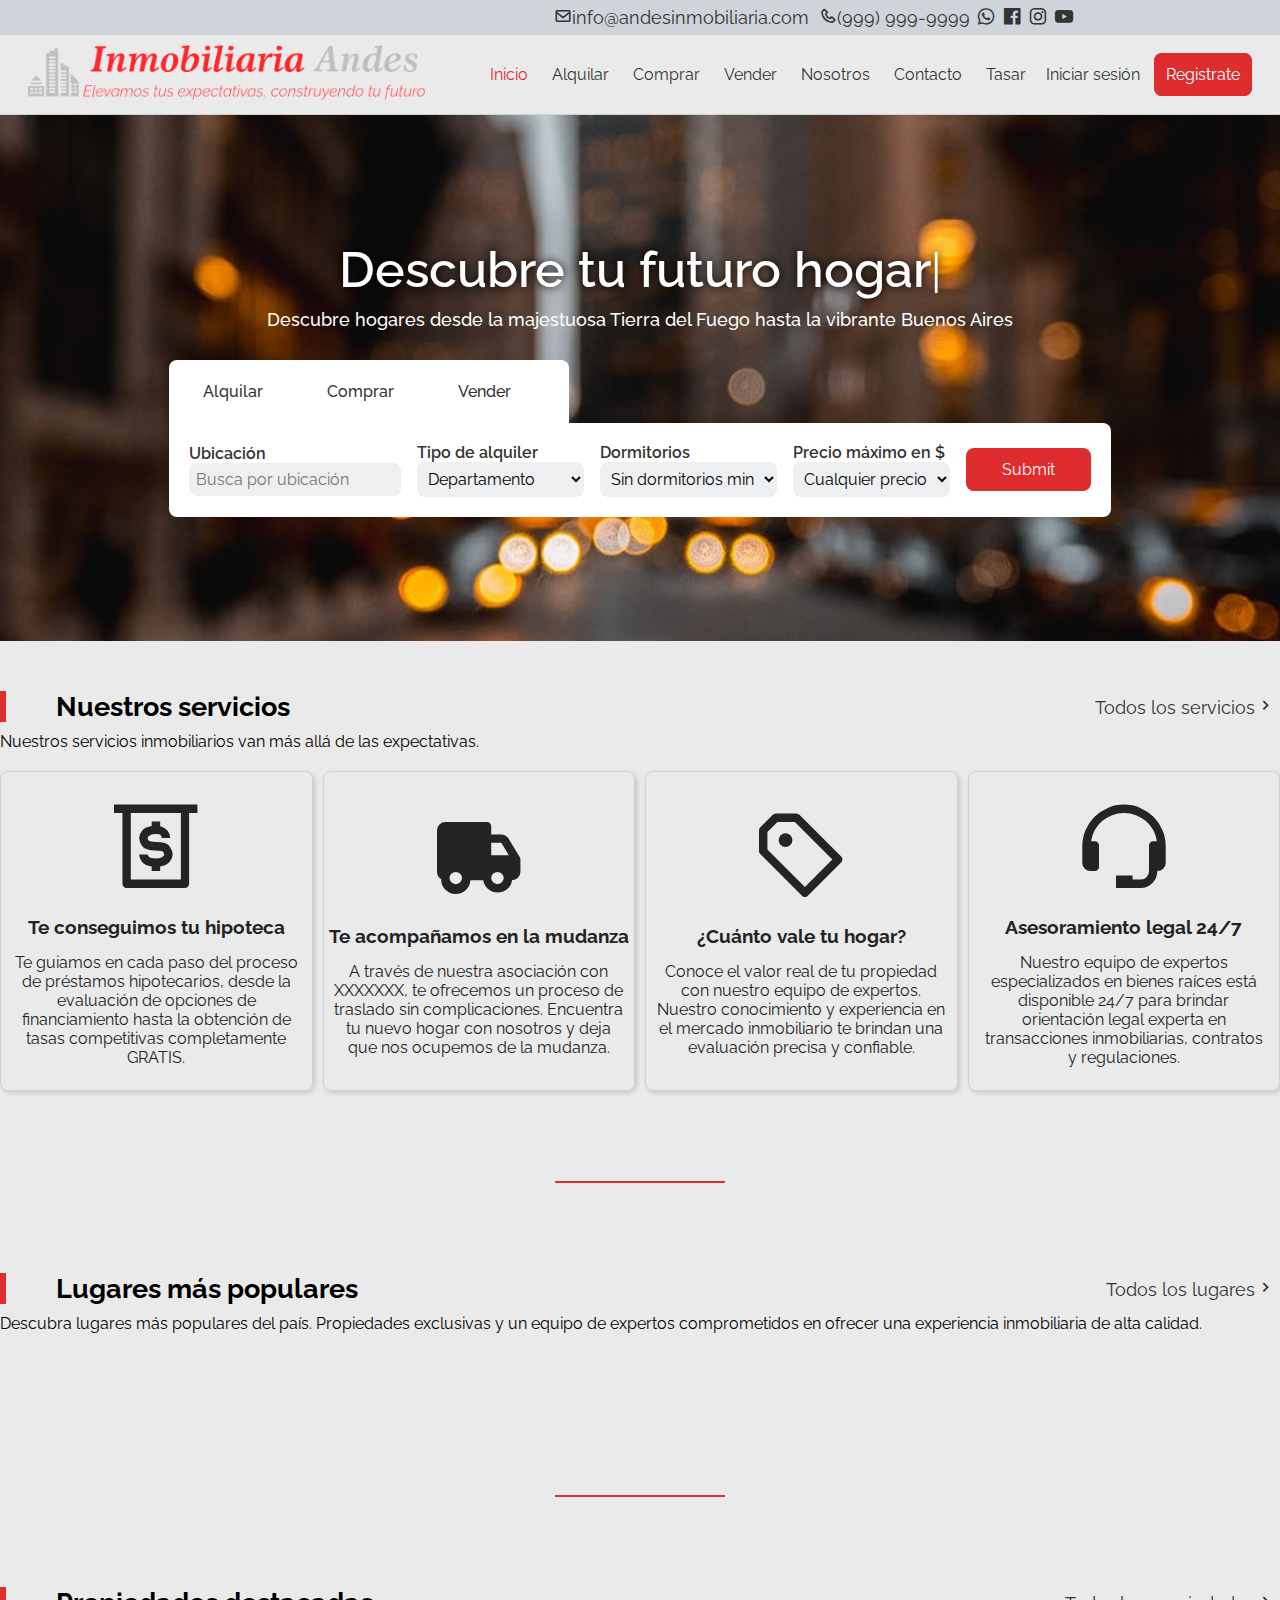
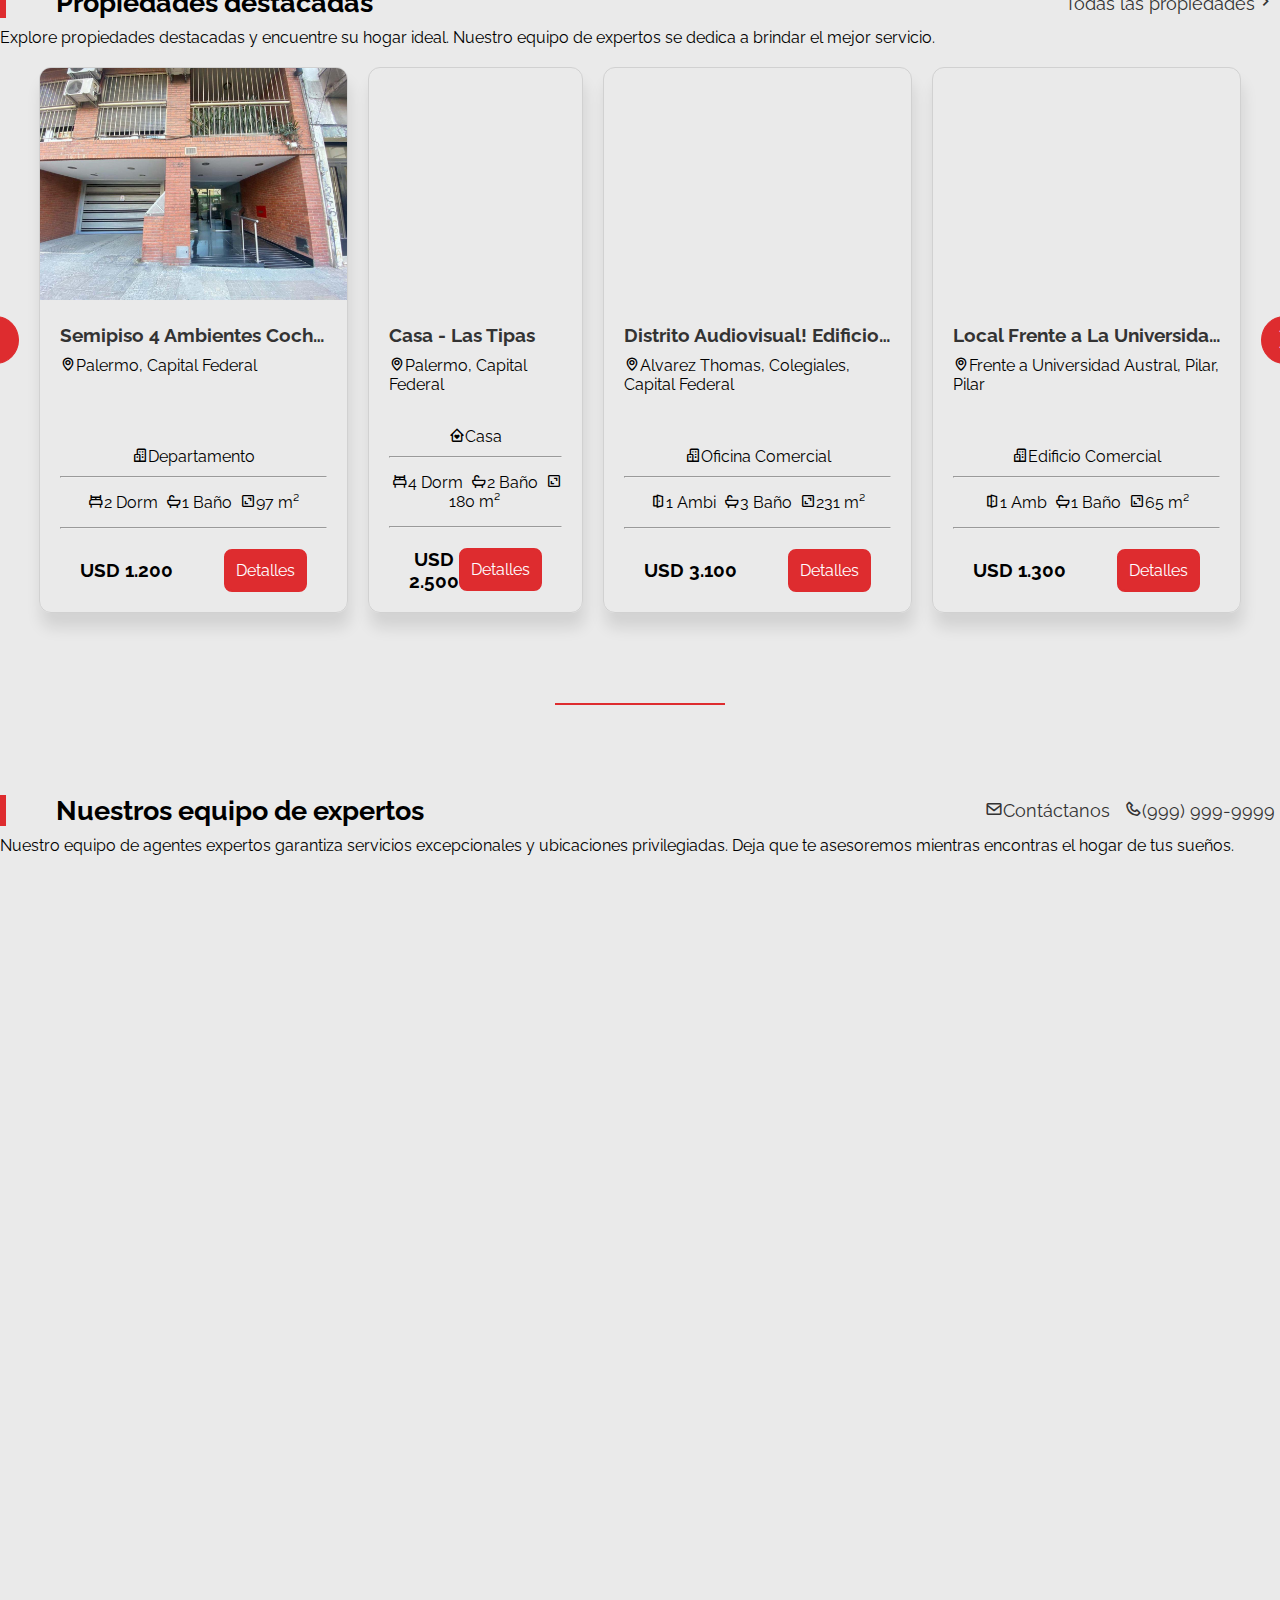
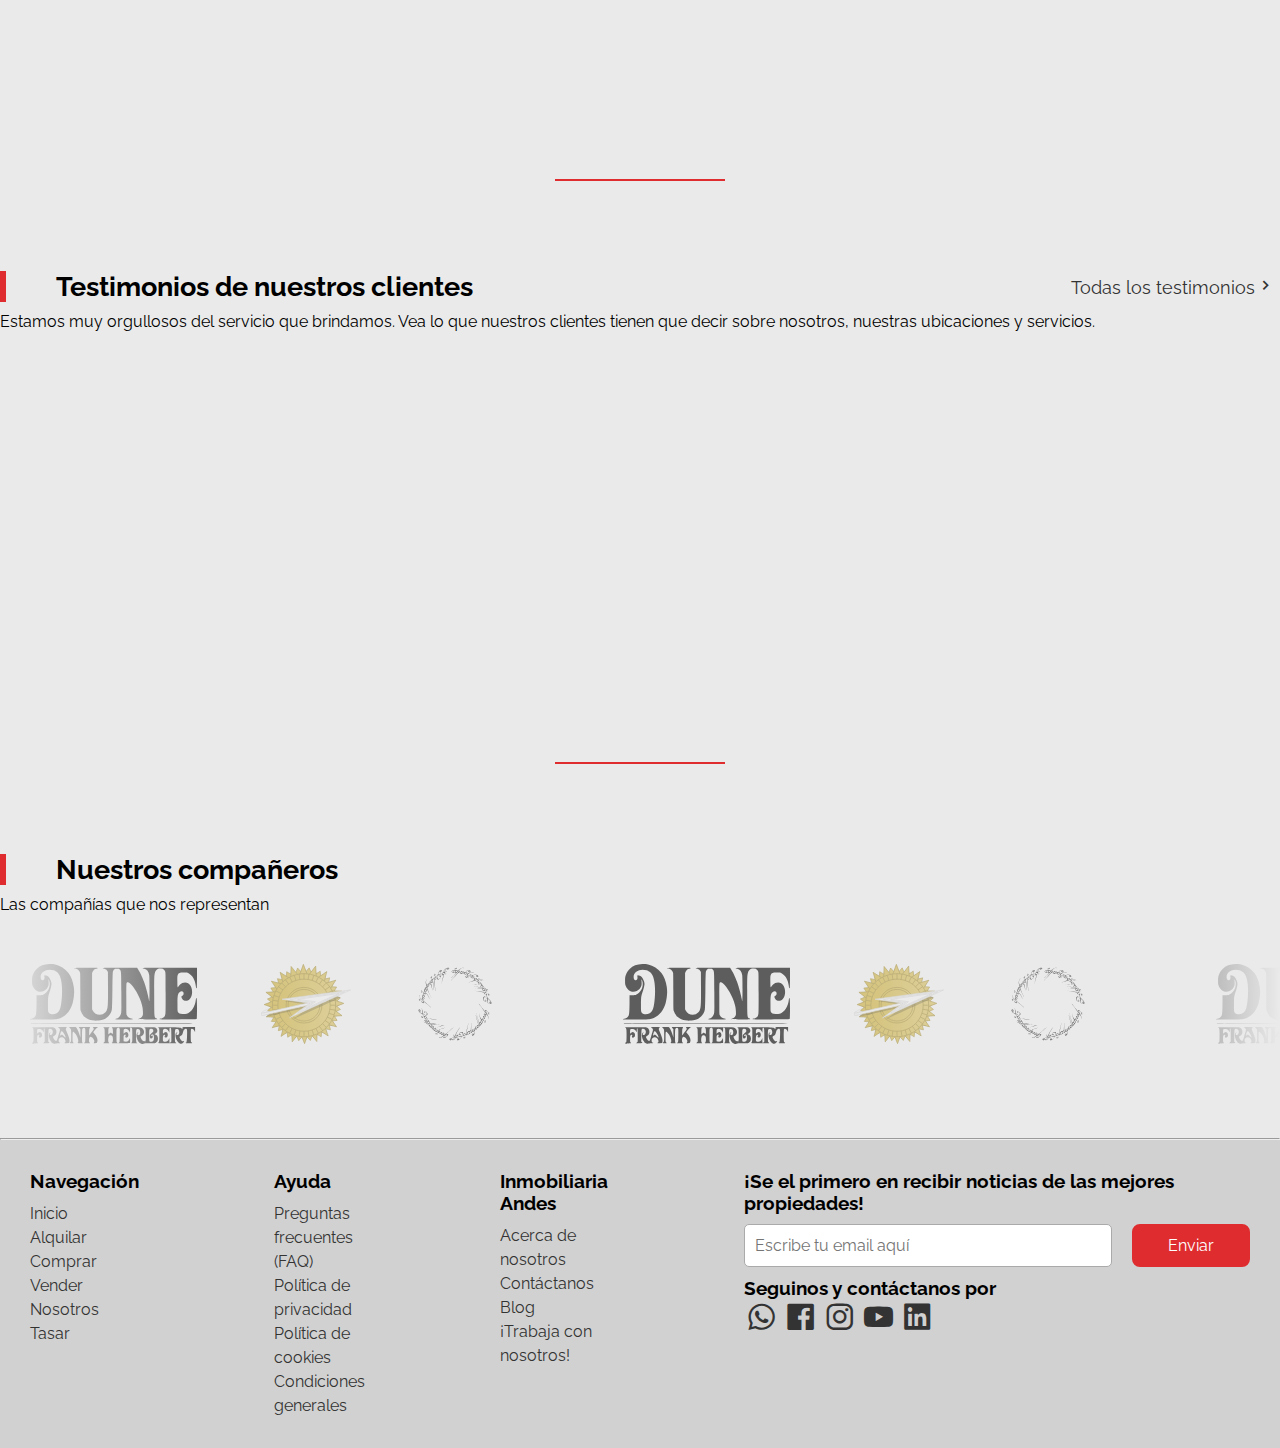
==== commit 63dcde8e: "Agregado de html propiedad y validación de su form" ====
--- a/index.html
+++ b/index.html
@@ -306,32 +306,32 @@
           comprometidos en ofrecer una experiencia inmobiliaria de alta calidad.</p>
       </div>
       <div class="grid_lugares_popu">
-        <div class="Rosario">
+        <div class="Rosario escondido-1">
           <img src="./img/rosario.jpeg" alt="rosario">
           <a href="#" class="overlay_lug">
             <h3>Rosario</h3>
-            <p>159 Propiedades</p>
+            <p>259 Propiedades</p>
           </a>
         </div>
-        <div class="Cordoba">
+        <div class="Cordoba escondido-1">
           <img src="./img/cordoba.jpeg" alt="cordoba">
           <a href="#" class="overlay_lug">
             <h3>Córdoba Capital</h3>
-            <p>356 Propiedades</p>
+            <p>456 Propiedades</p>
           </a>
         </div>
-        <div class="Buenos-aires">
+        <div class="Buenos-aires escondido-1">
           <img src="./img/buenos aires.webp" alt="buenos aires">
           <a href="#" class="overlay_lug">
             <h3>Buenos Aires</h3>
-            <p>437 Propiedades</p>
+            <p>634 Propiedades</p>
           </a>
         </div>
-        <div class="Mar-del-plata">
+        <div class="Mar-del-plata escondido-1">
           <img src="./img/mar del plata.webp" alt="mar del plata">
           <a href="#" class="overlay_lug">
             <h3>Mar del Plata</h3>
-            <p>76 Propiedades</p>
+            <p>126 Propiedades</p>
           </a>
         </div>
       </div>
@@ -352,20 +352,21 @@
       </div>
       <!--Propiedades destacadas del mes-->
       <div class="propiedades_destacadas">
-        <button id="anterior"><i class='bx bx-chevron-left'></i></button>
+        <button id="boton_stop_izq" class="boton-slide"><i class='bx bx-minus' style="transform: rotate(90deg); height: 43px;"></i></button>
+        <button id="anterior" class="boton-slide"><i class='bx bx-chevron-left'></i></button>
         <!--Cartas de propiedades destacadas hecho con grid-->
-        <div class="grid-container_destac" id="carrusel">
+        <div class="container-tarjetas-prop">
           <!--Descripción de las cartas de propiedades destacadas-->
-          <div class="carta_prop">
+          <div class="tarjeta_prop tarjeta_primera">
             <figure>
-              <a href="#"><img src="./img/depto_4dorm/ejemplo_propiedad.jpg" alt=""></a>
+              <a href="propiedad.html" title="Semipiso 4 Ambientes Cochera Doble"><img src="./img/depto_4dorm/ejemplo_propiedad.jpg" alt=""></a>
               <div class="fav_dest">
                 <!--Corazón de favorito en esquina superior izquierda-->
               </div>
             </figure>
             <div class="desc_prop">
-              <div class="titulo_carta_prop">
-                <a href="#">
+              <div class="titulo_tarjeta_prop">
+                <a href="propiedad.html" title="Semipiso 4 Ambientes Cochera Doble">
                   <h3>Semipiso 4 Ambientes Cochera Doble</h3>
                 </a>
                 <p id="ubicacion_carta"><i class='bx bx-map'></i>Palermo, Capital Federal</p>
@@ -383,21 +384,21 @@
                 <hr>
                 <div class="precio_btn btn_user">
                   <p id="item_precio"><span>USD 1.200</span></p>
-                  <a href="#" class="registrate">Detalles</a>
-                </div>
-              </div>
-            </div>
-          </div>
-          <div class="carta_prop">
+                  <a href="propiedad.html" class="registrate">Detalles</a>
+                </div>
+              </div>
+            </div>
+          </div>
+          <div class="tarjeta_prop">
             <figure>
-              <a href="#"><img src="./img/depto_4dorm/ejemplo_casa.jpg" alt=""></a>
+              <a href="propiedad.html"><img src="./img/depto_4dorm/ejemplo_casa.jpg" alt=""></a>
               <div class="fav_dest">
                 <!--Corazón de favorito en esquina superior izquierda-->
               </div>
             </figure>
             <div class="desc_prop">
-              <div class="titulo_carta_prop">
-                <a href="#">
+              <div class="titulo_tarjeta_prop">
+                <a href="propiedad.html">
                   <h3>Casa - Las Tipas</h3>
                 </a>
                 <p id="ubicacion_carta"><i class='bx bx-map'></i>Palermo, Capital Federal</p>
@@ -415,21 +416,21 @@
                 <hr>
                 <div class="precio_btn btn_user">
                   <p id="item_precio"><span>USD 2.500</span></p>
-                  <a href="#" class="registrate">Detalles</a>
-                </div>
-              </div>
-            </div>
-          </div>
-          <div class="carta_prop">
+                  <a href="propiedad.html" class="registrate">Detalles</a>
+                </div>
+              </div>
+            </div>
+          </div>
+          <div class="tarjeta_prop">
             <figure>
-              <a href="#"><img src="./img/depto_4dorm/ejemplo_oficina.jpg" alt=""></a>
+              <a href="propiedad.html" title="Distrito Audiovisual! Edificio Comporativo de Categoría"><img src="./img/depto_4dorm/ejemplo_oficina.jpg" alt=""></a>
               <div class="fav_dest">
                 <!--Corazón de favorito en esquina superior izquierda-->
               </div>
             </figure>
             <div class="desc_prop">
-              <div class="titulo_carta_prop">
-                <a href="#">
+              <div class="titulo_tarjeta_prop">
+                <a href="propiedad.html" title="Distrito Audiovisual! Edificio Comporativo de Categoría">
                   <h3>Distrito Audiovisual! Edificio Comporativo de Categoría</h3>
                 </a>
                 <p id="ubicacion_carta"><i class='bx bx-map'></i>Alvarez Thomas, Colegiales, Capital Federal</p>
@@ -447,21 +448,21 @@
                 <hr>
                 <div class="precio_btn btn_user">
                   <p id="item_precio"><span>USD 3.100</span></p>
-                  <a href="#" class="registrate">Detalles</a>
-                </div>
-              </div>
-            </div>
-          </div>
-          <div class="carta_prop">
+                  <a href="propiedad.html" class="registrate">Detalles</a>
+                </div>
+              </div>
+            </div>
+          </div>
+          <div class="tarjeta_prop">
             <figure>
-              <a href="#"><img src="./img/depto_4dorm/ejemplo_edificiocomercial" alt=""></a>
+              <a href="propiedad.html"><img src="./img/depto_4dorm/ejemplo_edificiocomercial" alt=""></a>
               <div class="fav_dest">
                 <!--Corazón de favorito en esquina superior izquierda-->
               </div>
             </figure>
             <div class="desc_prop">
-              <div class="titulo_carta_prop">
-                <a href="#">
+              <div class="titulo_tarjeta_prop">
+                <a href="propiedad.html" title="Local Frente a La Universidad Austral E Iae - Distrito Campus">
                   <h3>Local Frente a La Universidad Austral E Iae - Distrito Campus</h3>
                 </a>
                 <p id="ubicacion_carta"><i class='bx bx-map'></i>Frente a Universidad Austral, Pilar, Pilar</p>
@@ -479,21 +480,21 @@
                 <hr>
                 <div class="precio_btn btn_user">
                   <p id="item_precio"><span>USD 1.300</span></p>
-                  <a href="#" class="registrate">Detalles</a>
-                </div>
-              </div>
-            </div>
-          </div>
-          <div class="carta_prop">
+                  <a href="propiedad.html" class="registrate">Detalles</a>
+                </div>
+              </div>
+            </div>
+          </div>
+          <div class="tarjeta_prop">
             <figure>
-              <a href="#"><img src="./img/depto_4dorm/ejemplo_casa(2) 1.jpg" alt=""></a>
+              <a href="propiedad.html" title="Casa de Tres Dorm. con Amarra"><img src="./img/depto_4dorm/ejemplo_casa(2) 1.jpg" alt=""></a>
               <div class="fav_dest">
                 <!--Corazón de favorito en esquina superior izquierda-->
               </div>
             </figure>
             <div class="desc_prop">
-              <div class="titulo_carta_prop">
-                <a href="#">
+              <div class="titulo_tarjeta_prop">
+                <a href="propiedad.html">
                   <h3>Casa de Tres Dorm. con Amarra</h3>
                 </a>
                 <p id="ubicacion_carta"><i class='bx bx-map'></i>Boatcenter al 100, Tigre, Tigre</p>
@@ -511,21 +512,21 @@
                 <hr>
                 <div class="precio_btn btn_user">
                   <p id="item_precio"><span>USD 1.800</span></p>
-                  <a href="#" class="registrate">Detalles</a>
-                </div>
-              </div>
-            </div>
-          </div>
-          <div class="carta_prop">
+                  <a href="propiedad.html" class="registrate">Detalles</a>
+                </div>
+              </div>
+            </div>
+          </div>
+          <div class="tarjeta_prop">
             <figure>
-              <a href="#"><img src="./img/depto_4dorm/ejemplo_casa(3) 1.jpg" alt=""></a>
+              <a href="propiedad.html" title="Casa Al Rio en Venta y Alquiler - Barrio Santa Maria de Tigre"><img src="./img/depto_4dorm/ejemplo_casa(3) 1.jpg" alt=""></a>
               <div class="fav_dest">
                 <!--Corazón de favorito en esquina superior izquierda-->
               </div>
             </figure>
             <div class="desc_prop">
-              <div class="titulo_carta_prop">
-                <a href="#">
+              <div class="titulo_tarjeta_prop">
+                <a href="propiedad.html" title="Casa Al Rio en Venta y Alquiler - Barrio Santa Maria de Tigre">
                   <h3>Casa Al Rio en Venta y Alquiler - Barrio Santa Maria de Tigre</h3>
                 </a>
                 <p id="ubicacion_carta"><i class='bx bx-map'></i>Santa María de Tigre, Rincón de Milberg</p>
@@ -543,77 +544,110 @@
                 <hr>
                 <div class="precio_btn btn_user">
                   <p id="item_precio"><span>USD 4.100</span></p>
-                  <a href="#" class="registrate">Detalles</a>
-                </div>
-              </div>
-            </div>
-          </div>
-          <div class="carta_prop">
+                  <a href="propiedad.html" class="registrate">Detalles</a>
+                </div>
+              </div>
+            </div>
+          </div>
+          <div class="tarjeta_prop">
             <figure>
-              <a href="#"><img src="./img/depto_4dorm/ejemplo_casa(3) 1.jpg" alt=""></a>
+              <a href="propiedad.html" title="Quartier Boulevard - Hermoso Departamento de 3 Ambientes Super Luminoso - Palermo Hollywood"><img src="./img/depto_4dorm/ejemplo_depto 5 (1).webp" alt="departamento"></a>
               <div class="fav_dest">
                 <!--Corazón de favorito en esquina superior izquierda-->
               </div>
             </figure>
             <div class="desc_prop">
-              <div class="titulo_carta_prop">
-                <a href="#">
-                  <h3>Casa Al Rio en Venta y Alquiler - Barrio Santa Maria de Tigre</h3>
+              <div class="titulo_tarjeta_prop">
+                <a href="propiedad.html" title="Quartier Boulevard - Hermoso Departamento de 3 Ambientes Super Luminoso - Palermo Hollywood">
+                  <h3>Quartier Boulevard - Hermoso Departamento de 3 Ambientes Super Luminoso - Palermo Hollywood</h3>
                 </a>
-                <p id="ubicacion_carta"><i class='bx bx-map'></i>Santa María de Tigre, Rincón de Milberg</p>
+                <p id="ubicacion_carta"><i class='bx bx-map'></i>Quartier Boulevard - Juan B. Justo 1000, Palermo Hollywood, Palermo</p>
               </div>
               <div class="int_desc_prop">
-                <p id="tipo_prop_carta"><span><i class='bx bx-home-heart'></i>Casa</span></p>
+                <p id="tipo_prop_carta"><span><i class='bx bx-buildings'></i>Departamento</span></p>
                 <hr>
                 <div class="prop_interior">
                   <p>
-                    <span><i class='bx bx-door-open'></i>5 Amb</span>
-                    <span><i class='bx bx-bath'></i>6 Baño</span>
-                    <span><i class='bx bx-area'></i>480 m²</span>
+                    <span><i class='bx bx-door-open'></i>3 Amb</span>
+                    <span><i class='bx bx-bath'></i>2 Baño</span>
+                    <span><i class='bx bx-area'></i>75 m²</span>
                   </p>
                 </div>
                 <hr>
                 <div class="precio_btn btn_user">
-                  <p id="item_precio"><span>USD 4.100</span></p>
-                  <a href="#" class="registrate">Detalles</a>
-                </div>
-              </div>
-            </div>
-          </div>
-          <div class="carta_prop">
+                  <p id="item_precio"><span>USD 2.000</span></p>
+                  <a href="propiedad.html" class="registrate">Detalles</a>
+                </div>
+              </div>
+            </div>
+          </div>
+          <div class="tarjeta_prop">
             <figure>
-              <a href="#"><img src="./img/depto_4dorm/ejemplo_casa(3) 1.jpg" alt=""></a>
+              <a href="propiedad.html"><img src="./img/depto_4dorm/ejemplo_depto 7 (1).webp" alt=""></a>
               <div class="fav_dest">
                 <!--Corazón de favorito en esquina superior izquierda-->
               </div>
             </figure>
             <div class="desc_prop">
-              <div class="titulo_carta_prop">
-                <a href="#">
-                  <h3>Casa Al Rio en Venta y Alquiler - Barrio Santa Maria de Tigre</h3>
+              <div class="titulo_tarjeta_prop">
+                <a href="propiedad.html">
+                  <h3>Julieta Lanteri 1200 El Faro</h3>
                 </a>
-                <p id="ubicacion_carta"><i class='bx bx-map'></i>Santa María de Tigre, Rincón de Milberg</p>
+                <p id="ubicacion_carta"><i class='bx bx-map'></i>Julieta Lanteri 1200, Puerto Madero, Capital Federal</p>
               </div>
               <div class="int_desc_prop">
-                <p id="tipo_prop_carta"><span><i class='bx bx-home-heart'></i>Casa</span></p>
+                <p id="tipo_prop_carta"><span><i class='bx bx-buildings'></i>Departamento</span></p>
                 <hr>
                 <div class="prop_interior">
                   <p>
-                    <span><i class='bx bx-door-open'></i>5 Amb</span>
-                    <span><i class='bx bx-bath'></i>6 Baño</span>
-                    <span><i class='bx bx-area'></i>480 m²</span>
+                    <span><i class='bx bx-door-open'></i>3 Amb</span>
+                    <span><i class='bx bx-bath'></i>2 Baño</span>
+                    <span><i class='bx bx-area'></i>119 m²</span>
                   </p>
                 </div>
                 <hr>
                 <div class="precio_btn btn_user">
-                  <p id="item_precio"><span>USD 4.100</span></p>
-                  <a href="#" class="registrate">Detalles</a>
-                </div>
-              </div>
-            </div>
-          </div>
-        </div>
-        <button id="siguiente"><i class='bx bx-chevron-right'></i></button>
+                  <p id="item_precio"><span>USD 3.500</span></p>
+                  <a href="propiedad.html" class="registrate">Detalles</a>
+                </div>
+              </div>
+            </div>
+          </div>
+          <div class="tarjeta_prop tarjeta_final">
+            <figure>
+              <a href="propiedad.html"><img src="./img/depto_4dorm/ejemplo_depto(8) 1.jpg" alt="depto"></a>
+              <div class="fav_dest">
+                <!--Corazón de favorito en esquina superior izquierda-->
+              </div>
+            </figure>
+            <div class="desc_prop">
+              <div class="titulo_tarjeta_prop">
+                <a href="propiedad.html" title="Departamento en Venta en Santa Barbara, Tigre, G. B. A. Zona Norte">
+                  <h3>Departamento en Venta en Santa Barbara, Tigre, G. B. A. Zona Norte</h3>
+                </a>
+                <p id="ubicacion_carta"><i class='bx bx-map'></i>Corredor Bancalari 3900, Santa Bárbara, Tigre</p>
+              </div>
+              <div class="int_desc_prop">
+                <p id="tipo_prop_carta"><span><i class='bx bx-buildings'></i>Departamento</span></p>
+                <hr>
+                <div class="prop_interior">
+                  <p>
+                    <span><i class='bx bx-door-open'></i>3 Amb</span>
+                    <span><i class='bx bx-bath'></i>2 Baño</span>
+                    <span><i class='bx bx-area'></i>85 m²</span>
+                  </p>
+                </div>
+                <hr>
+                <div class="precio_btn btn_user">
+                  <p id="item_precio"><span>USD 280.000</span></p>
+                  <a href="propiedad.html" class="registrate">Detalles</a>
+                </div>
+              </div>
+            </div>
+          </div>
+        </div>
+        <button id="siguiente" class="boton-slide"><i class='bx bx-chevron-right'></i></button>
+        <button id="boton_stop_der" class="boton-slide"><i class='bx bx-minus' style="transform: rotate(90deg); height: 43px;"></i></button>
       </div>
     </article>
 
@@ -624,7 +658,7 @@
         <div class="contenedor_title_prop">
           <h2>Nuestros equipo de expertos</h2>
           <div class="cto_header_top">
-            <a href="#"><i class='bx bx-envelope'></i>Contáctanos</a>
+            <a href="contacto.html"><i class='bx bx-envelope'></i>Contáctanos</a>
             <a href="#"><i class='bx bx-phone'></i>(999) 999-9999</a>
           </div>
         </div>
@@ -712,16 +746,16 @@
     <article>
       <div class="contenedor_div_grid" id="propiedades_destac">
         <div class="contenedor_title_prop">
-          <h2>Testimonios de nuestros huéspedes</h2>
+          <h2>Testimonios de nuestros clientes</h2>
           <div class="cto_header_top">
             <a href="#">Todas los testimonios<i class='bx bx-chevron-right' id="more_flecha"></i></a>
           </div>
         </div>
-        <p id="first_desc">Estamos muy orgullosos del servicio que brindamos. Vea lo que nuestros huéspedes tienen que
+        <p id="first_desc">Estamos muy orgullosos del servicio que brindamos. Vea lo que nuestros clientes tienen que
           decir sobre nosotros, nuestras ubicaciones y servicios.</p>
 
         <div class="testimonios_contenedor">
-          <div class="testimonio-1 testimonios escondido">
+          <div class="testimonio-1 testimonios escondido-1">
             <i class='bx bxs-quote-right'></i>
             <p id="quote">"Excelente servicio. ¡Encontré la casa de mis sueños con su ayuda!"</p>
             <div class="autor_desc">
@@ -732,7 +766,7 @@
               </div>
             </div>
           </div>
-          <div class="testimonio-2 testimonios escondido">
+          <div class="testimonio-2 testimonios escondido-1">
             <i class='bx bxs-quote-right'></i>
             <p id="quote">"El equipo de esta inmobiliaria es increíble. Me ayudaron a vender mi propiedad rápidamente."
             </p>
@@ -744,7 +778,7 @@
               </div>
             </div>
           </div>
-          <div class="testimonio-3 testimonios escondido">
+          <div class="testimonio-3 testimonios escondido-1">
             <i class='bx bxs-quote-right'></i>
             <p id="quote">"Muy profesionales. Me ayudaron a encontrar un apartamento que se ajusta a mis necesidades."
             </p>
@@ -756,25 +790,25 @@
               </div>
             </div>
           </div>
-          <div class="testimonio-4 testimonios escondido">
+          <div class="testimonio-4 testimonios escondido-1">
             <i class='bx bxs-quote-right'></i>
             <p id="quote">"Excelente atención al cliente. Recomiendo sus servicios a todos."</p>
             <div class="autor_desc">
               <img src="./img/testimonios/testi 4.jpg" alt="" width="80px" height="80px">
               <div class="text_autor">
-                <p class="autor"><strong>Luis Gómez</strong></p>
+                <p class="autor"><strong>Luciano Matuz</strong></p>
                 <p>Neuquén Capital</p>
               </div>
             </div>
           </div>
-          <div class="testimonio-5 testimonios escondido">
+          <div class="testimonio-5 testimonios escondido-1">
             <i class='bx bxs-quote-right'></i>
-            <p id="quote">"Muy profesionales. Me ayudaron a encontrar un apartamento que se ajusta a mis necesidades."
+            <p id="quote">"Una inmobiliaria de confianza. Me ayudaron a vender mi casa rápido y a un buen precio."
             </p>
             <div class="autor_desc">
               <img src="./img/testimonios/testi 5.jpg" alt="" width="80px" height="80px">
               <div class="text_autor">
-                <p class="autor"><strong>María López</strong></p>
+                <p class="autor"><strong>Juana del Cármen</strong></p>
                 <p>Santa Fe</p>
               </div>
             </div>
@@ -782,7 +816,7 @@
         </div>
       </div>
     </article>
-
+    
     <div class="espaciador"></div>
 
     <article>
@@ -796,23 +830,21 @@
             <img src="./img/slider infinito socios/Dune_Frank_Herbert_logo.svg" alt="">
             <img src="./img/slider infinito socios/Spaceship_and_Sun_emblem.svg" alt="">
             <img src="./img/slider infinito socios/the-one-ring-2-logo-svg-vector.svg" alt="">
+            <img src="./img/slider infinito socios/Adeptus Mechanicus [Imperium].svg" alt="">
             <img src="./img/slider infinito socios/Dune_Frank_Herbert_logo.svg" alt="">
             <img src="./img/slider infinito socios/Spaceship_and_Sun_emblem.svg" alt="">
             <img src="./img/slider infinito socios/the-one-ring-2-logo-svg-vector.svg" alt="">
-            <img src="./img/slider infinito socios/Dune_Frank_Herbert_logo.svg" alt="">
-            <img src="./img/slider infinito socios/Spaceship_and_Sun_emblem.svg" alt="">
-            <img src="./img/slider infinito socios/the-one-ring-2-logo-svg-vector.svg" alt="">
+            <img src="./img/slider infinito socios/Adeptus Mechanicus [Imperium].svg" alt="">
           </div>
           <div class="slide_logos">
             <img src="./img/slider infinito socios/Dune_Frank_Herbert_logo.svg" alt="">
             <img src="./img/slider infinito socios/Spaceship_and_Sun_emblem.svg" alt="">
             <img src="./img/slider infinito socios/the-one-ring-2-logo-svg-vector.svg" alt="">
+            <img src="./img/slider infinito socios/Adeptus Mechanicus [Imperium].svg" alt="">
             <img src="./img/slider infinito socios/Dune_Frank_Herbert_logo.svg" alt="">
             <img src="./img/slider infinito socios/Spaceship_and_Sun_emblem.svg" alt="">
             <img src="./img/slider infinito socios/the-one-ring-2-logo-svg-vector.svg" alt="">
-            <img src="./img/slider infinito socios/Dune_Frank_Herbert_logo.svg" alt="">
-            <img src="./img/slider infinito socios/Spaceship_and_Sun_emblem.svg" alt="">
-            <img src="./img/slider infinito socios/the-one-ring-2-logo-svg-vector.svg" alt="">
+            <img src="./img/slider infinito socios/Adeptus Mechanicus [Imperium].svg" alt="">
           </div>
         </div>
       </div>
@@ -878,6 +910,7 @@
             </div>
           </form>
           <div class="social_footer">
+            <h3>Seguinos y contáctanos por</h3>
             <a href="#"><i class='bx bxl-whatsapp'></i></a>
             <a href="#"><i class='bx bxl-facebook-square'></i></a>
             <a href="#"><i class='bx bxl-instagram'></i></a>
--- a/assets/style.css
+++ b/assets/style.css
@@ -16,7 +16,7 @@
 }
 
 /*--------------------ANIMACION SCROLL-------------------*/
-article {
+/* article {
     animation: fade linear both;
     animation-timeline: view(block);
     animation-range: cover 0% cover 30%;
@@ -30,8 +30,33 @@
     to {
         opacity: 1;
     }
-}
-
+} */
+
+.escondido { /*SLIDE DERECHA -> CENTRO*/
+    opacity: 0;
+    filter: blur(5px);
+    transform: translateX(-100%);
+    transition: all 1s;
+}
+
+.mostrar { /*SLIDE DERECHA -> CENTRO*/
+    opacity: 1;
+    filter: blur(0);
+    transform: translateX(0);
+}
+
+.escondido-1 { /*SLIDE ABAJO -> CENTRO*/
+    opacity: 0;
+    filter: blur(5px);
+    transform: translateY(100%);
+    transition: all 1s;
+}
+
+.mostrar-1 { /*SLIDE ABAJO -> CENTRO*/
+    opacity: 1;
+    filter: blur(0);
+    transform: translateY(0);
+}
 /*--------------------PRELOAD-------------------*/
 
 /*--------------------LOGO-------------------*/
@@ -48,15 +73,14 @@
 }
 
 .data_header {
-    position: relative;
-    margin-left: auto;
-    margin-right: auto;
-    max-width: 78%;
+    display: flex;
+    justify-content: flex-end;
+    max-width: 68%;
+    margin: 0 auto;
 }
 
 .contendor_data_header {
     display: flex;
-    justify-content: flex-end;
     align-items: center;
 }
 
@@ -86,9 +110,11 @@
     display: flex;
     align-items: center;
     justify-content: space-around;
-    /*no sé como pero da un diseño + responsivo que space-between, agregar navbar en una hamburguesa*/
+    /*no sé como pero da un diseño + responsivo que space-between*/
     padding: 10px 0 10px;
     background: #eaeaea;
+    border-bottom: 1px solid rgb(209, 209, 209);
+    box-shadow: 1px 1px 1px 0 rgba(0, 0, 0, .1);
 }
 
 .navbar_link {
@@ -120,18 +146,14 @@
 
 .navbar_link ul li:hover ul.drowpdown_lista {
     display: block;
-    /*NO SE COMO ME TRAE EL DROPDOWN? ??*/
-    /*me vi un video y creo que entendí como...*/
 }
 
 .navbar_link ul li ul.drowpdown_lista {
     position: absolute;
-    /*ME PERMITE ESCONDER EL DROPDOWN DEBAJO DEL NAVBAR*/
     padding: 20px;
     background: #eaeaea;
     z-index: 10;
     display: none;
-    /*tambien ayuda a esconder el dropdown, no sé como....*/
     border-radius: 8px;
 }
 
@@ -229,9 +251,9 @@
     width: 100%;
     height: 100%;
     background: rgba(0, 0, 0, 0.5);
-    /*color de fondo oscuro semitransparente*/
+    /*Color de fondo oscuro semitransparente*/
     z-index: 999;
-    /*me asegura que este por encima de todo menos el popup*/
+    /*Me asegura que este por encima de todo menos el popup*/
 }
 
 .overlay.active {
@@ -366,11 +388,11 @@
 
 .popup.active,
 .overlay.active {
-    animation: fade-in 500ms forwards;
+    animation: fade-in 0.5s forwards;
 }
 
 .popup.closing, .overlay.closing {
-    animation: fade-out 500ms forwards;
+    animation: fade-out 0.5s forwards;
 }
 @keyframes fade-in {
     0% {
@@ -392,7 +414,7 @@
     }
 }
 
-@keyframes slide-up { /*Todavía no agregada */
+@keyframes slide-up { /*Todavía no implementada */
     0% {
         transform: translateY(50%);
     }
@@ -539,15 +561,12 @@
 }
 
 .btn_submit {
-    flex: 16 16 112px;
     padding: 10px 34px;
-    border: none;
     border-radius: 8px;
     background: #de2c2f;
     border: 2px solid #de2c2f;
     color: #FFF;
     font-size: 16px;
-    font-weight: 500;
     transition: 0.3s;
 }
 
@@ -566,9 +585,6 @@
     font-size: 20px;
 }
 .container_servicios { 
-    margin: 0 auto;
-    max-width: 1420px; 
-    height: 320px;
     display: grid;
     grid-template-columns: 1fr 1fr 1fr 1fr;
     grid-template-rows: 1fr;
@@ -576,6 +592,9 @@
     grid-auto-flow: row;
     grid-template-areas:
       "hipoteca mudanza tasacion soporte-legal";
+    margin: 0 auto;
+    max-width: 1420px; 
+    height: 320px;
   }
   
 .hipoteca { grid-area: hipoteca; }
@@ -619,7 +638,7 @@
 
 .container_servicios .contenedor_desc_serv:hover {
     cursor: pointer;
-    transform: translateY(-20px);
+    transform: translateY(-15px);
 }
 
 /*GRID LUGARES POPULARES*/
@@ -640,11 +659,11 @@
 
 .Rosario { grid-area: Rosario; position: relative;}
   
-.Cordoba { grid-area: Cordoba; position: relative;}
-  
-.Buenos-aires { grid-area: Buenos-aires; position: relative;}
-  
-.Mar-del-plata { grid-area: Mar-del-plata; position: relative;}
+.Cordoba { grid-area: Cordoba; position: relative; transition-delay: 0.1s;}
+  
+.Buenos-aires { grid-area: Buenos-aires; position: relative; transition-delay: 0.2s;}
+  
+.Mar-del-plata { grid-area: Mar-del-plata; position: relative; transition-delay: 0.3s;}
 
 .grid_lugares_popu > div {
     display: flex;
@@ -663,7 +682,7 @@
     position: relative;
 }
 
-.grid_lugares_popu .overlay_lug {
+.overlay_lug {
     position: absolute;
     display: flex;
     flex-direction: column;
@@ -673,45 +692,28 @@
     height: 100%;
     background-image: linear-gradient(rgba(31, 0, 31, 0.192), rgba(31, 8, 8, 0.452));
     z-index: 1;
-}
-
-/* 
-linear-gradient(rgba(31, 0, 31, 0.37), rgba(31, 8, 8, 0.37)); GRADIENT ORIGINAL DEL OVERLAY_LUG NO HOVER
-
-.grid_lugares_popu .overlay_lug:after {
+    transition: 0.3s;
+}
+
+.overlay_lug:hover {
+    transform: scale(1.07);
+}
+
+.overlay_lug:after {
     position: absolute;
     content: '';
     width: 100%;
     height: 100%;
-
-    background-image: linear-gradient(rgba(31, 0, 31, 0.5), rgba(161, 46, 46, 0.274));
-    transition: opacity 0.3s ease-out;
-    z-index: 2;
-    opacity: 0;
-  }
-
-  .grid_lugares_popu .overlay_lug:hover:after {
-    opacity: 0.5;
-  } */
-/* .grid_lugares_popu .overlay_lug:hover { HOVER ORIGINAL SIN ANIMACIÓN DE TRANSICIÓN
-    background-image: linear-gradient(rgba(31, 0, 31, 0.5), rgba(161, 46, 46, 0.274));
-} */
-
-.grid_lugares_popu .overlay_lug:after {
-    position: absolute;
-    content: '';
-    width: 100%;
-    height: 100%;
-    background-image: linear-gradient(rgba(31, 0, 31, 0.2), rgba(161, 46, 46, 0.329));
+    background-image: linear-gradient(rgba(31, 0, 31, 0.37), rgba(161, 46, 46, 0.37));
     z-index: 2;
     transition: opacity 0.3s;
     opacity: 0;
 }
 
-.grid_lugares_popu .overlay_lug:hover:after {
+.overlay_lug:hover:after {
     opacity: 0.5;
   }
-  
+
 .overlay_lug h3, .overlay_lug p {
     letter-spacing: 2px;
     color: #FFF;
@@ -751,6 +753,7 @@
     font-size: 45px;
     cursor: pointer;
     transition: 0.3s;
+    margin: 0 20px;
 }
 
 .propiedades_destacadas button:hover {
@@ -758,53 +761,56 @@
     color: #333333;
 }
 
-.grid-container_destac {
-    display: grid;
-    justify-content: center;
-    gap: 20px;
-    padding: 10px;
-    grid-template-columns: repeat(4, auto);
-}
-
-.carta_prop {
+.container-tarjetas-prop {
+    max-width: 1420px;
+    display: flex;
+    align-items: center; 
+    gap: 20px; 
+}
+
+.tarjeta_prop {
     background-color: transparent;
     border-radius: 12px;
     max-width: 307px;
     /*n° magico que saque de no sé donde*/
     min-height: 510px;
+    overflow: hidden;
     border: 1px solid rgb(209, 209, 209);
+    box-shadow: 2px 15px 15px 0 rgba(0, 0, 0, .1);
+}
+
+.tarjeta_prop figure {
     overflow: hidden;
-    box-shadow: 2px 15px 15px 0 rgba(0, 0, 0, .1);
-}
-
-.carta_prop figure {
-    overflow: hidden;
-}
-
-.carta_prop figure img {
+}
+
+.tarjeta_prop figure img {
     width: 100%;
     min-height: 232.47px;
-    transition: .2s linear;
-}
-
-.carta_prop figure img:hover {
+    transition: 0.2s linear;
+}
+
+.tarjeta_prop figure img:hover {
     transform: scale(1.1);
 }
 
 .desc_prop {
-    /*YA FUNCIONA ESTO LETS GOOOOO, por alguna razón la descripción de la carta no ocupada el resto inferior de carta_prop*/
+    /*YA FUNCIONA ESTO LETS GOOOOO, por alguna razón la descripción de la carta no ocupada el resto inferior de tarjeta_prop*/
     display: flex;
     flex-direction: column;
     justify-content: space-between;
     min-height: 307.53px;
 }
 
-.titulo_carta_prop {
+.titulo_tarjeta_prop {
+    max-height: 92.222px;
     padding: 20px;
     text-align: center;
 }
 
-.titulo_carta_prop a h3 {
+.titulo_tarjeta_prop a h3 {
+    overflow: hidden;
+    white-space: nowrap;
+    text-overflow: ellipsis;
     color: #333333;
     text-align: left;
     font-weight: bold;
@@ -823,7 +829,7 @@
     padding-bottom: 10px;
 }
 
-.titulo_carta_prop h3:is(:hover, :focus) {
+.titulo_tarjeta_prop h3:is(:hover, :focus) {
     color: #de2c2f;
     transition: .3s;
 }
@@ -858,19 +864,6 @@
 }
 
 /* NUESTRO EQUIPO DE ANIMALES EXPERTOS */
-.escondido {
-    opacity: 0;
-    filter: blur(5px);
-    transform: translateX(-100%);
-    transition: all 1s;
-}
-
-.mostrar {
-    opacity: 1;
-    filter: blur(0);
-    transform: translateX(0);
-}
-
 .contendor_tarjetas_nosotros .dos{
     transition-delay: 0.2s;
 }
@@ -976,13 +969,13 @@
   
   .testimonio-1 { grid-area: testimonio-1; }
   
-  .testimonio-2 { grid-area: testimonio-2; }
-  
-  .testimonio-3 { grid-area: testimonio-3; }
-  
-  .testimonio-4 { grid-area: testimonio-4; }
-  
-  .testimonio-5 { grid-area: testimonio-5; }
+  .testimonio-2 { grid-area: testimonio-2; transition-delay: 0.2s;}
+  
+  .testimonio-3 { grid-area: testimonio-3; transition-delay: 0.4s;}
+  
+  .testimonio-4 { grid-area: testimonio-4; transition-delay: 0.6s;}
+  
+  .testimonio-5 { grid-area: testimonio-5; transition-delay: 0.8s;}
 
 .testimonios {
     display: flex;
@@ -1022,23 +1015,7 @@
     padding: 10px;
 }
 
-.testimonio-2 {
-    transition-delay: 0.2s;
-}
-
-.testimonio-3 {
-    transition-delay: 0.4s;
-}
-
-.testimonio-4 {
-    transition-delay: 0.6s;
-}
-
-.testimonio-5 {
-    transition-delay: 0.8s;
-}
-/*COMPAÑEROS?*/
-
+/*COMPAÑEROS*/
 .logos {
     overflow: hidden;
     white-space: nowrap;
@@ -1185,7 +1162,7 @@
             "tres cuatro";
     }
 
-    .grid-container_destac {
+    .container-tarjetas-prop{
         grid-template-columns: auto auto;
     }
 }
@@ -1199,7 +1176,7 @@
             "tres"
             "cuatro";
     }
-    .grid-container_destac {
+    .container-tarjetas-prop{
         grid-template-columns: auto;
     }
 }
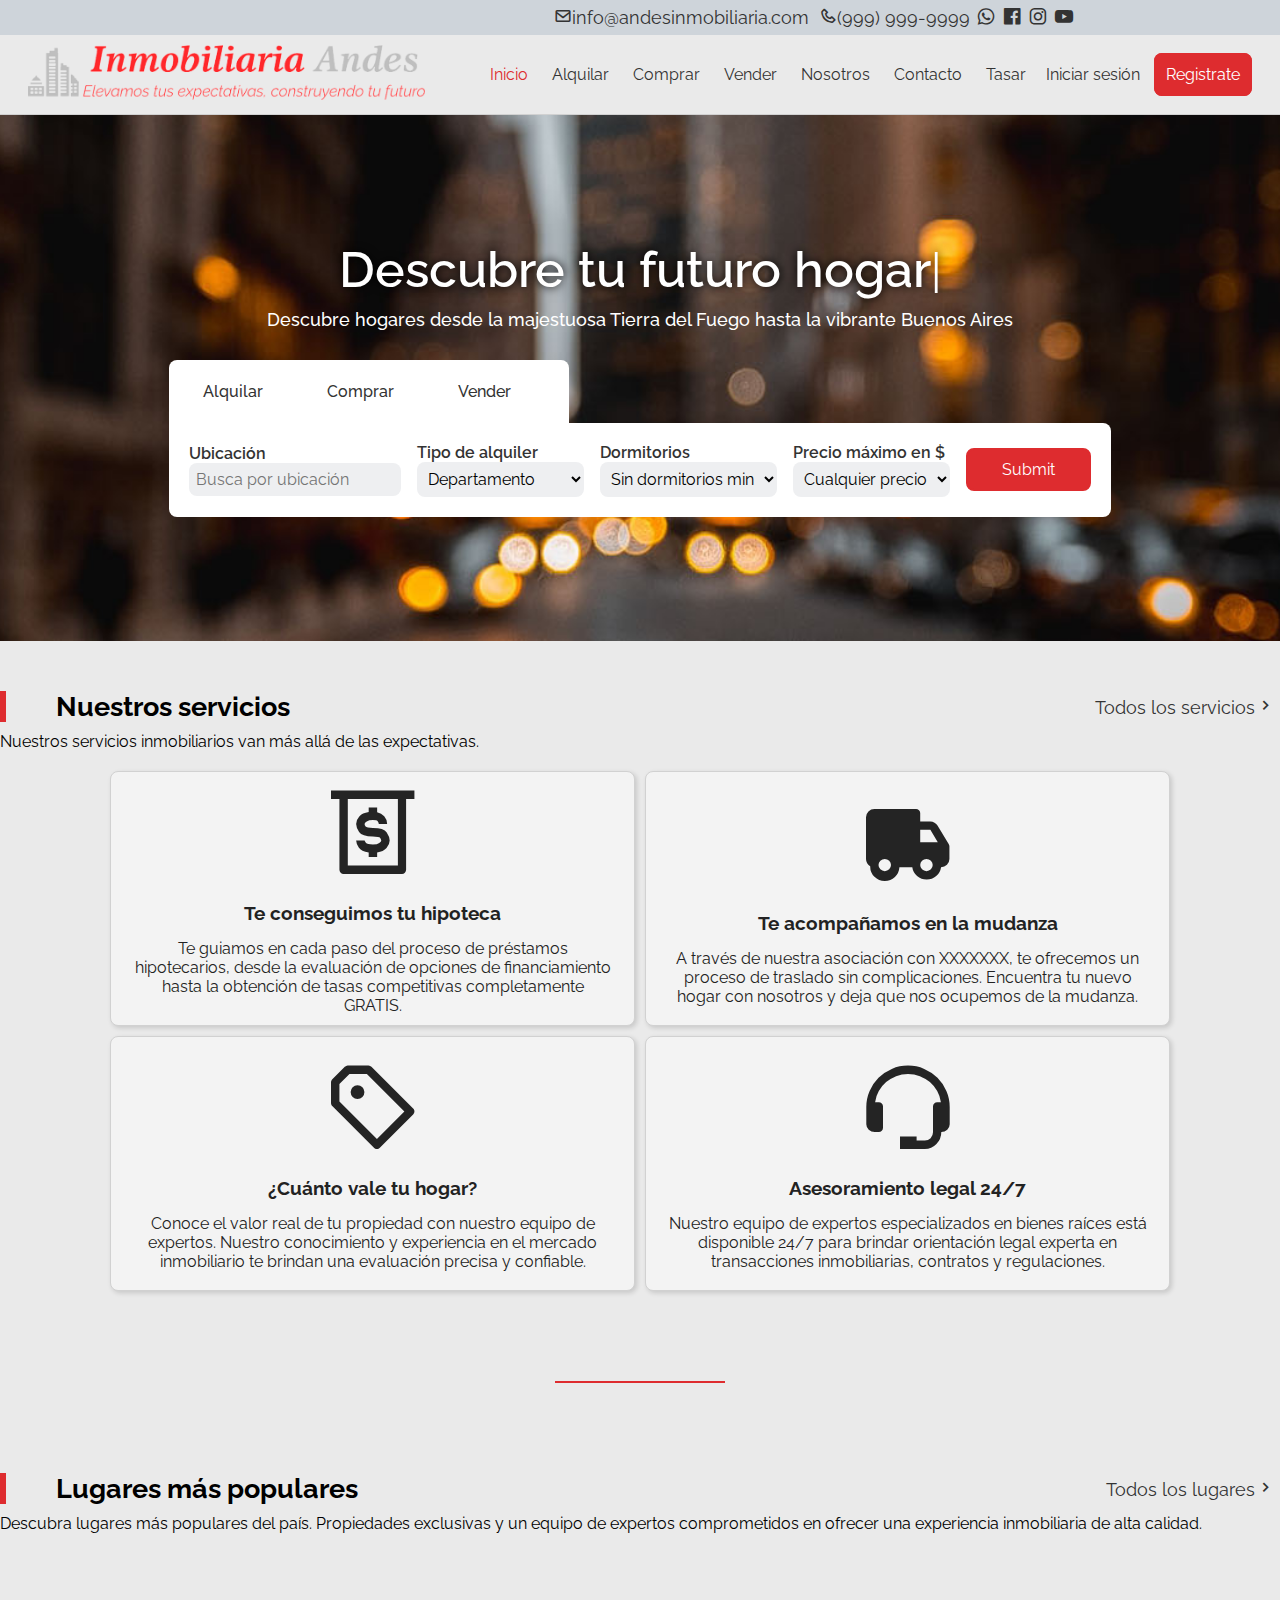
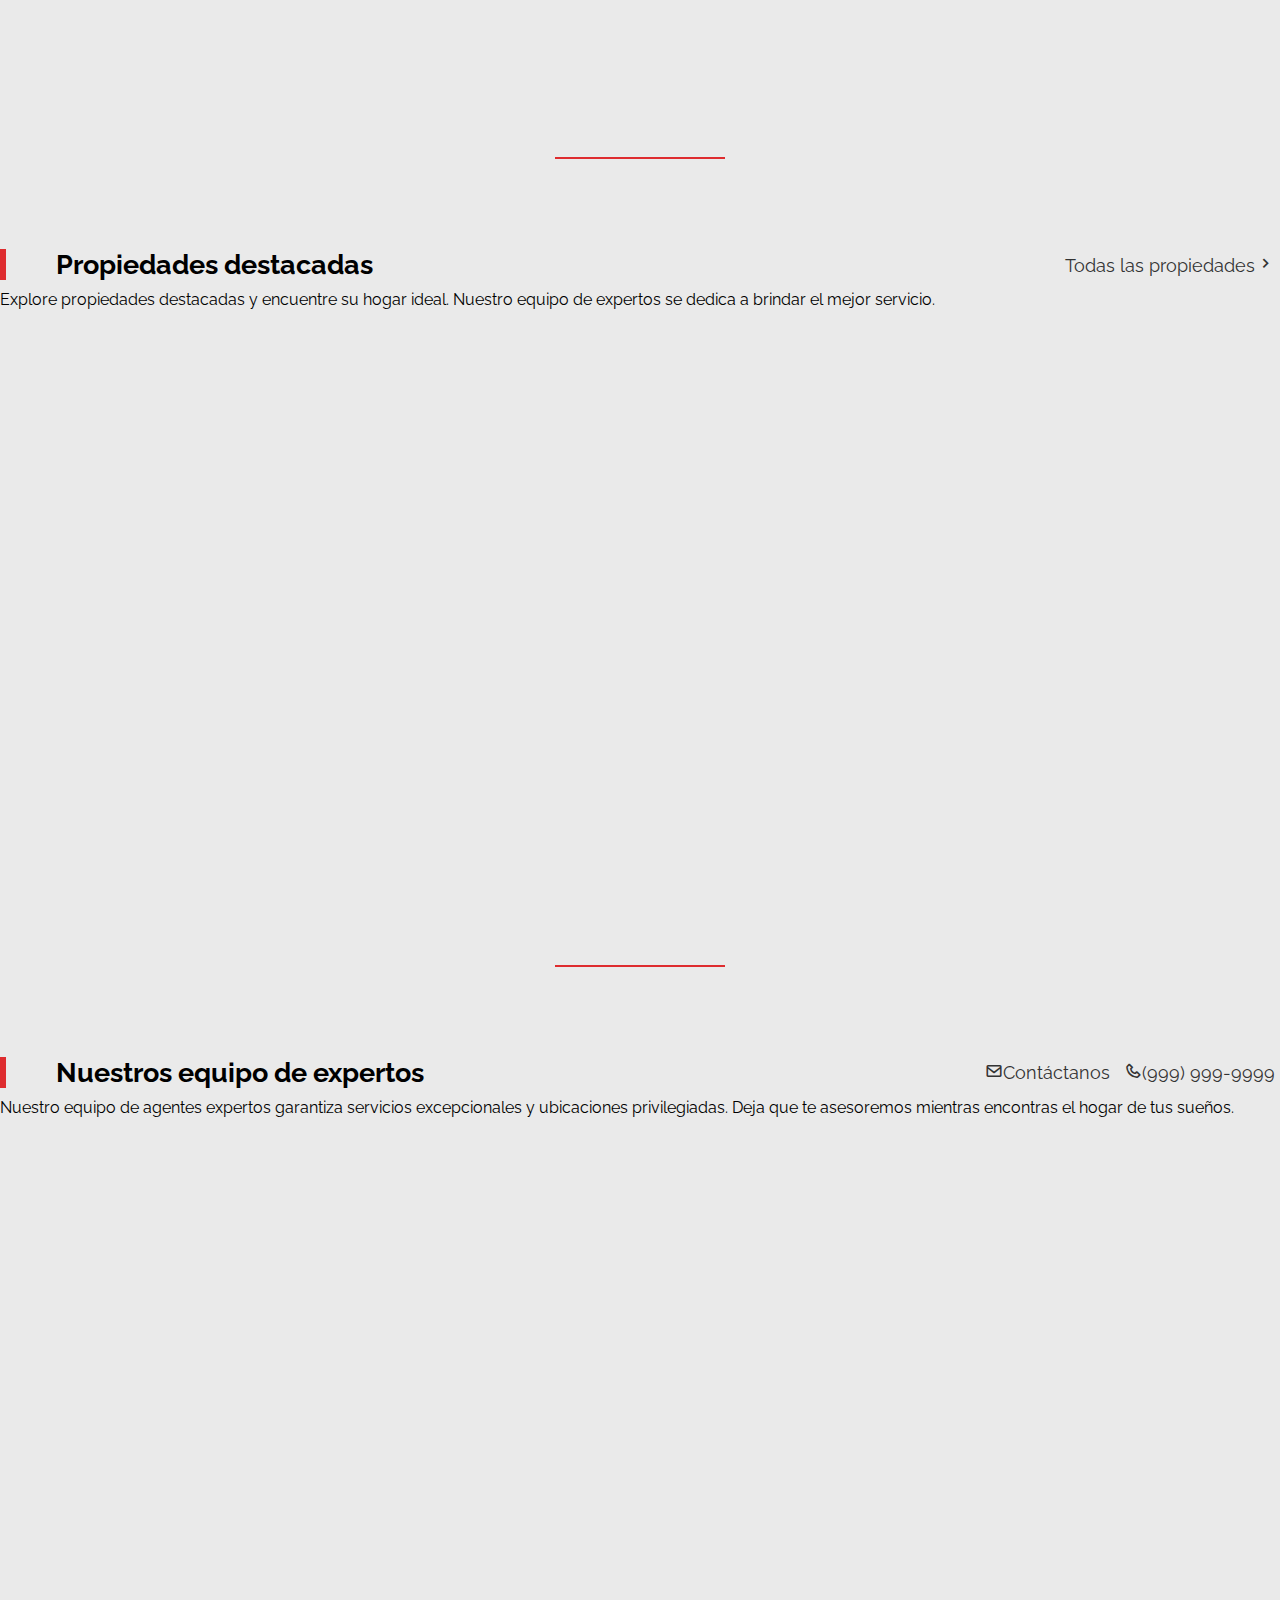
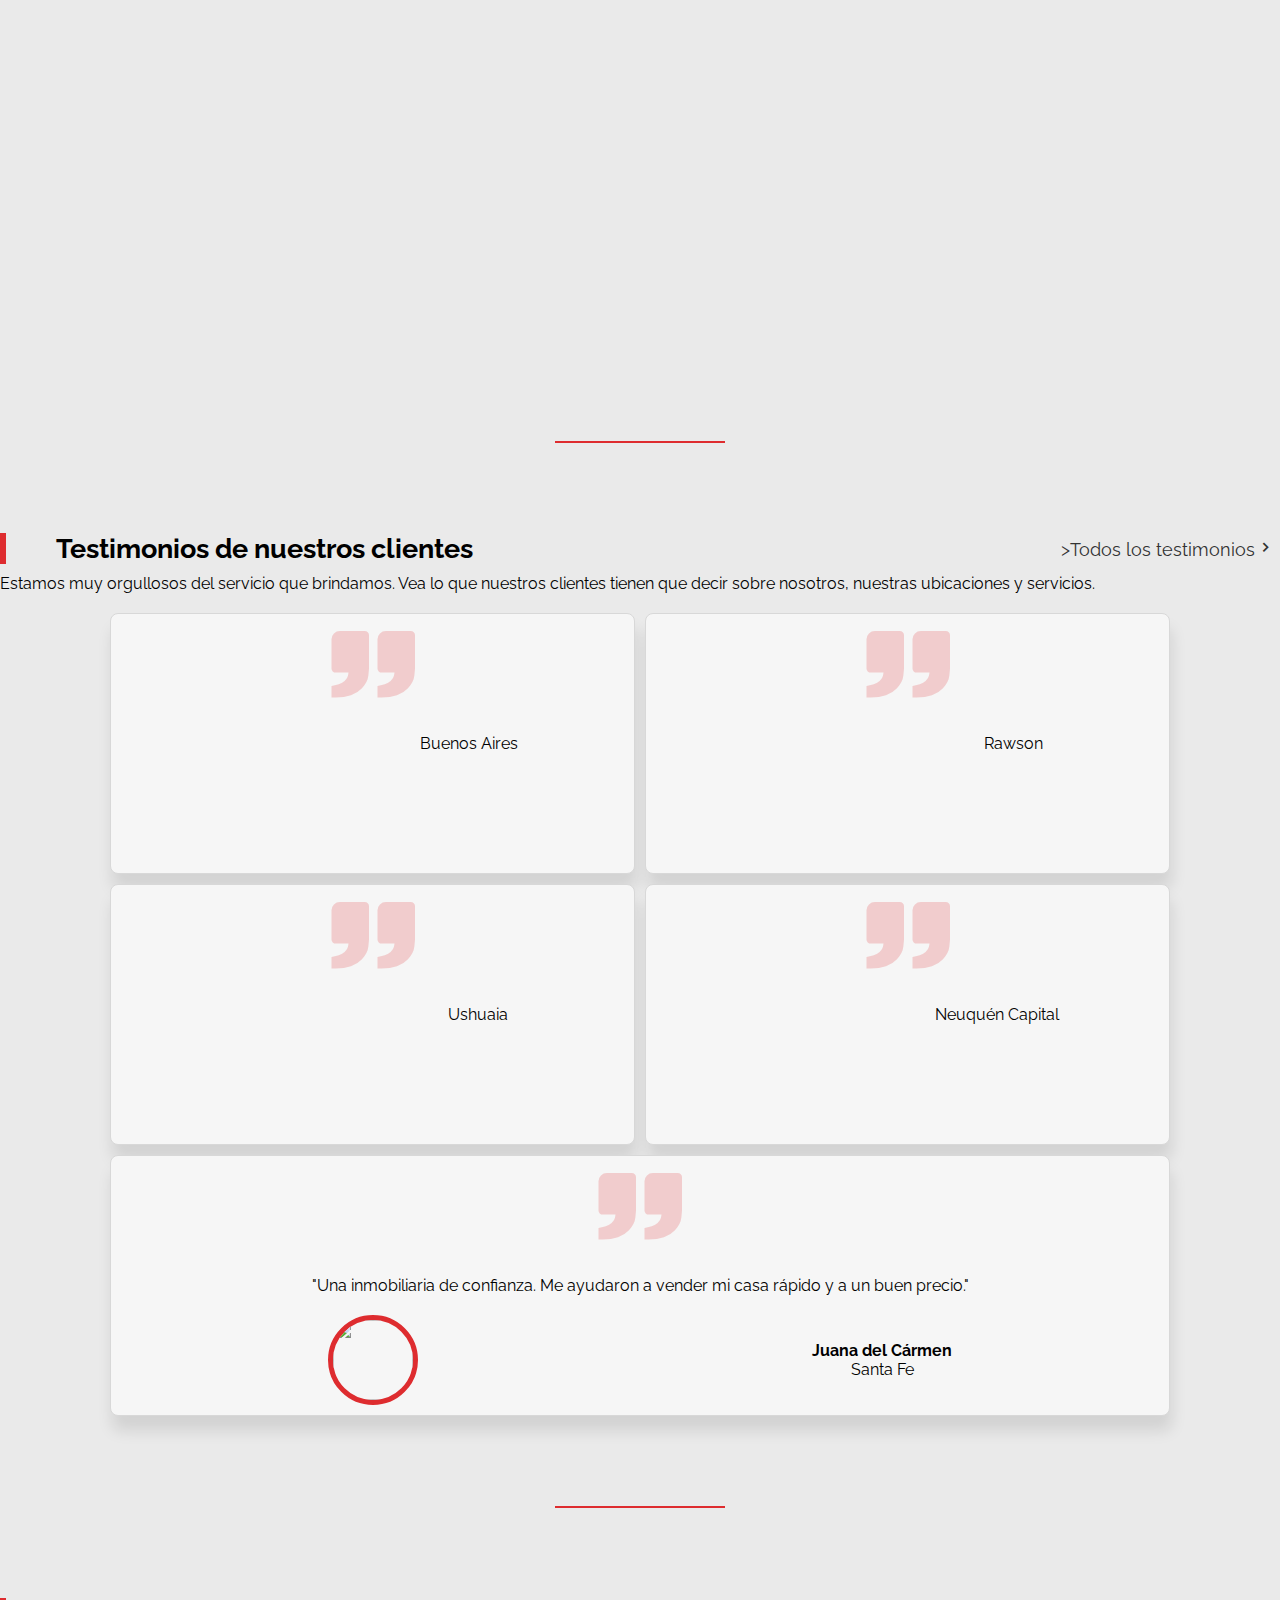
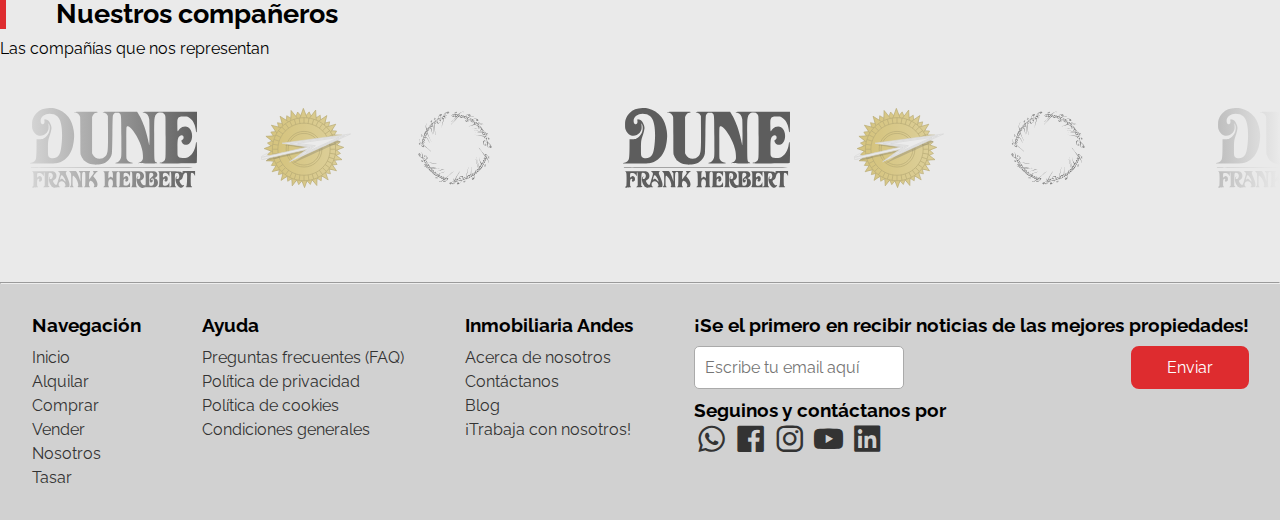
==== commit ad0b4381: "Merge pull request #16 from Zzebastian/main" ====
--- a/index.html
+++ b/index.html
@@ -18,6 +18,7 @@
 
   <!--- custom js -->
   <script defer src="./assets/script.js" defer></script>
+  
 
   <!--- custom icons -->
   <link href='https://unpkg.com/boxicons@2.1.4/css/boxicons.min.css' rel='stylesheet'>
@@ -35,10 +36,10 @@
       <div class="data_header">
         <div class="contendor_data_header">
           <div class="cto_header_top">
-            <a href="#"><i class='bx bx-envelope'></i>info@andesinmobiliaria.com</a>
+            <a href="#"><i class='bx bx-envelope'></i><span>info@andesinmobiliaria.com</span></a>
           </div>
           <div class="cto_header_top">
-            <a href="#"><i class='bx bx-phone'></i>(999) 999-9999</a>
+            <a href="#"><i class='bx bx-phone'></i><span>(999) 999-9999</span></a>
           </div>
           <div class="social">
             <a href="#"><i class='bx bxl-whatsapp'></i></a>
@@ -176,7 +177,7 @@
   <main>
     <div class="contenido">
       <h1>Descubre tu futuro <span id="escritura"></span><span id="cursor">|</span></h1>
-      <p>Descubre hogares desde la majestuosa Tierra del Fuego hasta la vibrante Buenos Aires</p>
+      <p class="slogan_hero">Descubre hogares desde la majestuosa Tierra del Fuego hasta la vibrante Buenos Aires</p>
       <!--Botones del buscador de propiedades-->
       <div class="form_contenedor">
         <div class="busqueda">
@@ -357,7 +358,7 @@
         <!--Cartas de propiedades destacadas hecho con grid-->
         <div class="container-tarjetas-prop">
           <!--Descripción de las cartas de propiedades destacadas-->
-          <div class="tarjeta_prop tarjeta_primera">
+          <div class="tarjeta_prop tarjeta_primera escondido-1">
             <figure>
               <a href="propiedad.html" title="Semipiso 4 Ambientes Cochera Doble"><img src="./img/depto_4dorm/ejemplo_propiedad.jpg" alt=""></a>
               <div class="fav_dest">
@@ -389,7 +390,7 @@
               </div>
             </div>
           </div>
-          <div class="tarjeta_prop">
+          <div class="tarjeta_prop tarjeta_prop_2 escondido-1">
             <figure>
               <a href="propiedad.html"><img src="./img/depto_4dorm/ejemplo_casa.jpg" alt=""></a>
               <div class="fav_dest">
@@ -421,7 +422,7 @@
               </div>
             </div>
           </div>
-          <div class="tarjeta_prop">
+          <div class="tarjeta_prop tarjeta_prop_3 escondido-1">
             <figure>
               <a href="propiedad.html" title="Distrito Audiovisual! Edificio Comporativo de Categoría"><img src="./img/depto_4dorm/ejemplo_oficina.jpg" alt=""></a>
               <div class="fav_dest">
@@ -453,7 +454,7 @@
               </div>
             </div>
           </div>
-          <div class="tarjeta_prop">
+          <div class="tarjeta_prop tarjeta_prop_4 escondido-1">
             <figure>
               <a href="propiedad.html"><img src="./img/depto_4dorm/ejemplo_edificiocomercial" alt=""></a>
               <div class="fav_dest">
@@ -485,7 +486,7 @@
               </div>
             </div>
           </div>
-          <div class="tarjeta_prop">
+          <div class="tarjeta_prop escondido-1">
             <figure>
               <a href="propiedad.html" title="Casa de Tres Dorm. con Amarra"><img src="./img/depto_4dorm/ejemplo_casa(2) 1.jpg" alt=""></a>
               <div class="fav_dest">
@@ -517,7 +518,7 @@
               </div>
             </div>
           </div>
-          <div class="tarjeta_prop">
+          <div class="tarjeta_prop escondido-1">
             <figure>
               <a href="propiedad.html" title="Casa Al Rio en Venta y Alquiler - Barrio Santa Maria de Tigre"><img src="./img/depto_4dorm/ejemplo_casa(3) 1.jpg" alt=""></a>
               <div class="fav_dest">
@@ -549,7 +550,7 @@
               </div>
             </div>
           </div>
-          <div class="tarjeta_prop">
+          <div class="tarjeta_prop escondido-1">
             <figure>
               <a href="propiedad.html" title="Quartier Boulevard - Hermoso Departamento de 3 Ambientes Super Luminoso - Palermo Hollywood"><img src="./img/depto_4dorm/ejemplo_depto 5 (1).webp" alt="departamento"></a>
               <div class="fav_dest">
@@ -581,7 +582,7 @@
               </div>
             </div>
           </div>
-          <div class="tarjeta_prop">
+          <div class="tarjeta_prop escondido-1">
             <figure>
               <a href="propiedad.html"><img src="./img/depto_4dorm/ejemplo_depto 7 (1).webp" alt=""></a>
               <div class="fav_dest">
@@ -613,7 +614,7 @@
               </div>
             </div>
           </div>
-          <div class="tarjeta_prop tarjeta_final">
+          <div class="tarjeta_prop tarjeta_final escondido-1">
             <figure>
               <a href="propiedad.html"><img src="./img/depto_4dorm/ejemplo_depto(8) 1.jpg" alt="depto"></a>
               <div class="fav_dest">
@@ -748,60 +749,62 @@
         <div class="contenedor_title_prop">
           <h2>Testimonios de nuestros clientes</h2>
           <div class="cto_header_top">
-            <a href="#">Todas los testimonios<i class='bx bx-chevron-right' id="more_flecha"></i></a>
+            <a href="API.html">>Todos los testimonios<i class='bx bx-chevron-right' id="more_flecha"></i></a>
           </div>
         </div>
         <p id="first_desc">Estamos muy orgullosos del servicio que brindamos. Vea lo que nuestros clientes tienen que
           decir sobre nosotros, nuestras ubicaciones y servicios.</p>
 
-        <div class="testimonios_contenedor">
-          <div class="testimonio-1 testimonios escondido-1">
+        <div id="testimonios_contenedor" class="testimonios_contenedor">
+          <div class="testimonio-1 testimonios">
             <i class='bx bxs-quote-right'></i>
-            <p id="quote">"Excelente servicio. ¡Encontré la casa de mis sueños con su ayuda!"</p>
+            <div class="quote"></div>
             <div class="autor_desc">
-              <img src="./img/testimonios/testi 1.jpg" alt="" width="80px" height="80px">
+              <div class="image">
+              </div>
               <div class="text_autor">
-                <p class="autor"><strong>Ana Pérez</strong></p>
-                <p>Buenos Aires</p>
-              </div>
-            </div>
-          </div>
-          <div class="testimonio-2 testimonios escondido-1">
+                <p class="autor"></p>
+                <p class="ubicacion">Buenos Aires</p>
+              </div>
+            </div>
+          </div>
+          <div class="testimonio-2 testimonios">
             <i class='bx bxs-quote-right'></i>
-            <p id="quote">"El equipo de esta inmobiliaria es increíble. Me ayudaron a vender mi propiedad rápidamente."
-            </p>
+            <div class="quote"></div>
             <div class="autor_desc">
-              <img src="./img/testimonios/testi 2.jpg" alt="" width="80px" height="80px">
+              <div class="image">
+              </div>
               <div class="text_autor">
-                <p class="autor"><strong>Juan Rodríguez</strong></p>
-                <p>Rawson</p>
-              </div>
-            </div>
-          </div>
-          <div class="testimonio-3 testimonios escondido-1">
+                <p class="autor"></p>
+                <p class="ubicacion">Rawson</p>
+              </div>
+            </div>
+          </div>
+          <div class="testimonio-3 testimonios">
             <i class='bx bxs-quote-right'></i>
-            <p id="quote">"Muy profesionales. Me ayudaron a encontrar un apartamento que se ajusta a mis necesidades."
-            </p>
+            <div class="quote"></div>
             <div class="autor_desc">
-              <img src="./img/testimonios/testi 3.jpg" alt="" width="80px" height="80px">
+              <div class="image">
+              </div>
               <div class="text_autor">
-                <p class="autor"><strong>María López</strong></p>
-                <p>Ushuaia</p>
-              </div>
-            </div>
-          </div>
-          <div class="testimonio-4 testimonios escondido-1">
+                <p class="autor"></p>
+                <p class="ubicacion">Ushuaia</p>
+              </div>
+            </div>
+          </div>
+          <div class="testimonio-4 testimonios">
             <i class='bx bxs-quote-right'></i>
-            <p id="quote">"Excelente atención al cliente. Recomiendo sus servicios a todos."</p>
+            <div class="quote"></div>
             <div class="autor_desc">
-              <img src="./img/testimonios/testi 4.jpg" alt="" width="80px" height="80px">
+              <div class="image">
+              </div>
               <div class="text_autor">
-                <p class="autor"><strong>Luciano Matuz</strong></p>
-                <p>Neuquén Capital</p>
-              </div>
-            </div>
-          </div>
-          <div class="testimonio-5 testimonios escondido-1">
+                <p class="autor"></p>
+                <p class="ubicacion">Neuquén Capital</p>
+              </div>
+            </div>
+          </div>
+          <div class="testimonio-5 testimonios">
             <i class='bx bxs-quote-right'></i>
             <p id="quote">"Una inmobiliaria de confianza. Me ayudaron a vender mi casa rápido y a un buen precio."
             </p>
@@ -855,7 +858,7 @@
   <footer>
     <hr>
     <div class="footer_contenedor">
-      <div>
+      <div class="navegacion_footer">
         <div class="titulo_cf">
           <h3>Navegación</h3>
         </div>
@@ -870,7 +873,7 @@
           </ul>
         </div>
       </div>
-      <div>
+      <div class="ayuda_footer">
         <div class="titulo_cf">
           <h3>Ayuda</h3>
         </div>
@@ -883,7 +886,7 @@
           </ul>
         </div>
       </div>
-      <div>
+      <div class="inmobiliaria_footer">
         <div class="titulo_cf">
           <h3>Inmobiliaria Andes</h3>
         </div>
@@ -896,7 +899,7 @@
           </ul>
         </div>
       </div>
-      <div>
+      <div class="email_footer">
         <div class="titulo_cf">
           <h3>¡Se el primero en recibir noticias de las mejores propiedades!</h3>
         </div>
@@ -921,6 +924,7 @@
       </div>
     </div>
   </footer>
+  <script src="./assets/clientesAPI.js"></script>
 </body>
 
 </html>--- a/assets/style.css
+++ b/assets/style.css
@@ -32,31 +32,36 @@
     }
 } */
 
-.escondido { /*SLIDE DERECHA -> CENTRO*/
+.escondido {
+    /*SLIDE DERECHA -> CENTRO*/
     opacity: 0;
     filter: blur(5px);
     transform: translateX(-100%);
     transition: all 1s;
 }
 
-.mostrar { /*SLIDE DERECHA -> CENTRO*/
+.mostrar {
+    /*SLIDE DERECHA -> CENTRO*/
     opacity: 1;
     filter: blur(0);
     transform: translateX(0);
 }
 
-.escondido-1 { /*SLIDE ABAJO -> CENTRO*/
+.escondido-1 {
+    /*SLIDE ABAJO -> CENTRO*/
     opacity: 0;
     filter: blur(5px);
     transform: translateY(100%);
     transition: all 1s;
 }
 
-.mostrar-1 { /*SLIDE ABAJO -> CENTRO*/
+.mostrar-1 {
+    /*SLIDE ABAJO -> CENTRO*/
     opacity: 1;
     filter: blur(0);
     transform: translateY(0);
 }
+
 /*--------------------PRELOAD-------------------*/
 
 /*--------------------LOGO-------------------*/
@@ -96,11 +101,12 @@
     color: #de2c2f;
 }
 
-.social a .bx{
+.social a .bx {
     font-size: 22px;
     color: #333333;
     transition: 0.3s;
 }
+
 .social a .bx:hover {
     color: #de2c2f;
 }
@@ -130,6 +136,7 @@
 }
 
 .navbar_link li a {
+    position: relative;
     padding: 10px;
     color: #333333;
 }
@@ -139,6 +146,28 @@
     color: #de2c2f;
     transition: 0.3s;
 }
+
+
+.navbar_ul a:after,
+.btn_user button a::after {
+    content: '';
+    position: absolute;
+    left: 0;
+    display: inline-block;
+    height: 1em;
+    width: 100%;
+    border-bottom: 1px solid #de2c2f;
+    margin-top: 10px;
+    opacity: 0;
+    transition: 0.35s;
+    transform: scale(0, 1);
+}
+
+.navbar_link a:hover:after {
+    opacity: 1;
+    transform: scale(1);
+}
+
 
 .navbar_link ul li ul a:hover {
     color: #de2c2f;
@@ -180,6 +209,7 @@
 }
 
 .btn_user a {
+    position: relative;
     padding: 10px;
 }
 
@@ -196,6 +226,7 @@
 }
 
 .btn_user .registrate {
+    position: relative;
     color: #FFF;
     background: #de2c2f;
     border: 2px solid #de2c2f;
@@ -231,17 +262,18 @@
     transform: rotate(45deg);
     transform-origin: top left;
     width: 45px;
-  }
-  
+}
+
 .x:nth-of-type(2) {
     opacity: 0;
 }
-  
+
 .x:nth-of-type(3) {
     transform: rotate(-45deg);
     transform-origin: bottom left;
     width: 45px;
-} 
+}
+
 /*--------------------POPUP INICIO DE SESIÓN-----------------*/
 .overlay {
     display: none;
@@ -285,9 +317,10 @@
     box-shadow: 2px 2px 5px 5px rgba(0, 0, 0, .15);
     border-radius: 10px;
 }
-#term_cond{
-    display: flex;
-    align-items: center; 
+
+#term_cond {
+    display: flex;
+    align-items: center;
 }
 
 #term_cond label {
@@ -295,10 +328,12 @@
     align-items: center;
     font-size: 15px;
 }
-#term_cond label a{
+
+#term_cond label a {
     margin-left: 5px;
     font-size: 15px;
 }
+
 .popup.active {
     display: block;
     z-index: 1000;
@@ -340,7 +375,8 @@
     font-style: italic;
 }
 
-#registrar, #iniciar_sesion {
+#registrar,
+#iniciar_sesion {
     color: #1a79ca;
     font-weight: 600;
 }
@@ -391,9 +427,11 @@
     animation: fade-in 0.5s forwards;
 }
 
-.popup.closing, .overlay.closing {
+.popup.closing,
+.overlay.closing {
     animation: fade-out 0.5s forwards;
 }
+
 @keyframes fade-in {
     0% {
         opacity: 0;
@@ -414,7 +452,9 @@
     }
 }
 
-@keyframes slide-up { /*Todavía no implementada */
+@keyframes slide-up {
+
+    /*Todavía no implementada */
     0% {
         transform: translateY(50%);
     }
@@ -584,38 +624,48 @@
 #more_flecha {
     font-size: 20px;
 }
-.container_servicios { 
+
+.container_servicios {
     display: grid;
     grid-template-columns: 1fr 1fr 1fr 1fr;
     grid-template-rows: 1fr;
     gap: 10px;
     grid-auto-flow: row;
     grid-template-areas:
-      "hipoteca mudanza tasacion soporte-legal";
+        "hipoteca mudanza tasacion soporte-legal";
     margin: 0 auto;
-    max-width: 1420px; 
+    max-width: 1420px;
     height: 320px;
-  }
-  
-.hipoteca { grid-area: hipoteca; }
-  
-.mudanza { grid-area: mudanza; }
-  
-.tasacion { grid-area: tasacion; }
-  
-.soporte-legal { grid-area: soporte-legal; }
-
-.container_servicios > div {
+}
+
+.hipoteca {
+    grid-area: hipoteca;
+}
+
+.mudanza {
+    grid-area: mudanza;
+}
+
+.tasacion {
+    grid-area: tasacion;
+}
+
+.soporte-legal {
+    grid-area: soporte-legal;
+}
+
+.container_servicios>div {
     display: flex;
     flex-direction: column;
     justify-content: center;
     text-align: center;
+    background: #f3f3f3;
     border: 1px solid rgb(209, 209, 209);
     border-radius: 8px;
     box-shadow: 2px 2px 5px rgba(0, 0, 0, .15);
 }
 
-.container_servicios > div .bx {
+.container_servicios>div .bx {
     color: #242424;
     font-size: 100px;
 }
@@ -652,33 +702,49 @@
     gap: 10px;
     grid-auto-flow: row;
     grid-template-areas:
-      "Rosario Cordoba Cordoba"
-      "Buenos-aires Buenos-aires Mar-del-plata";
+        "Rosario Cordoba Cordoba"
+        "Buenos-aires Buenos-aires Mar-del-plata";
     overflow: hidden;
 }
 
-.Rosario { grid-area: Rosario; position: relative;}
-  
-.Cordoba { grid-area: Cordoba; position: relative; transition-delay: 0.1s;}
-  
-.Buenos-aires { grid-area: Buenos-aires; position: relative; transition-delay: 0.2s;}
-  
-.Mar-del-plata { grid-area: Mar-del-plata; position: relative; transition-delay: 0.3s;}
-
-.grid_lugares_popu > div {
+.Rosario {
+    grid-area: Rosario;
+    position: relative;
+}
+
+.Cordoba {
+    grid-area: Cordoba;
+    position: relative;
+    transition-delay: 0.1s;
+}
+
+.Buenos-aires {
+    grid-area: Buenos-aires;
+    position: relative;
+    transition-delay: 0.2s;
+}
+
+.Mar-del-plata {
+    grid-area: Mar-del-plata;
+    position: relative;
+    transition-delay: 0.3s;
+}
+
+.grid_lugares_popu>div {
     display: flex;
     justify-content: center;
     align-items: center;
     overflow: hidden;
-    border: 1px solid #ccc; 
+    border: 1px solid #ccc;
     border-radius: 8px;
     box-shadow: 2px 2px 5px rgba(0, 0, 0, 0.15);
 }
 
-.grid_lugares_popu > div img {
-    width: 1050px; /*La imagen se ajusta al ancho del div*/
+.grid_lugares_popu>div img {
+    width: 1050px;
+    /*La imagen se ajusta al ancho del div*/
     /*Asegura la relación de aspecto*/
-    height: auto; 
+    height: auto;
     position: relative;
 }
 
@@ -712,9 +778,10 @@
 
 .overlay_lug:hover:after {
     opacity: 0.5;
-  }
-
-.overlay_lug h3, .overlay_lug p {
+}
+
+.overlay_lug h3,
+.overlay_lug p {
     letter-spacing: 2px;
     color: #FFF;
     font-size: 26px;
@@ -764,14 +831,14 @@
 .container-tarjetas-prop {
     max-width: 1420px;
     display: flex;
-    align-items: center; 
-    gap: 20px; 
+    align-items: center;
+    gap: 20px;
 }
 
 .tarjeta_prop {
-    background-color: transparent;
+    background-color: #f3f3f3;
     border-radius: 12px;
-    max-width: 307px;
+    width: 307px;
     /*n° magico que saque de no sé donde*/
     min-height: 510px;
     overflow: hidden;
@@ -864,15 +931,15 @@
 }
 
 /* NUESTRO EQUIPO DE ANIMALES EXPERTOS */
-.contendor_tarjetas_nosotros .dos{
+.contendor_tarjetas_nosotros .dos {
     transition-delay: 0.2s;
 }
 
-.contendor_tarjetas_nosotros .tres{
+.contendor_tarjetas_nosotros .tres {
     transition-delay: 0.4s;
 }
 
-.contendor_tarjetas_nosotros .cuatro{
+.contendor_tarjetas_nosotros .cuatro {
     transition-delay: 0.6s;
 }
 
@@ -911,7 +978,7 @@
     display: flex;
     flex-direction: column;
     align-items: center;
-    background-color: #e9e9e9;
+    background-color: #f3f3f3;
     border: 1px solid #d8d8d8;
     border-radius: 8px;
     box-shadow: 2px 15px 15px 0 rgba(0, 0, 0, .1);
@@ -964,18 +1031,32 @@
     gap: 10px;
     grid-auto-flow: row;
     grid-template-areas:
-      "testimonio-1 testimonio-2 testimonio-3 testimonio-4 testimonio-5";
-  }
-  
-  .testimonio-1 { grid-area: testimonio-1; }
-  
-  .testimonio-2 { grid-area: testimonio-2; transition-delay: 0.2s;}
-  
-  .testimonio-3 { grid-area: testimonio-3; transition-delay: 0.4s;}
-  
-  .testimonio-4 { grid-area: testimonio-4; transition-delay: 0.6s;}
-  
-  .testimonio-5 { grid-area: testimonio-5; transition-delay: 0.8s;}
+        "testimonio-1 testimonio-2 testimonio-3 testimonio-4 testimonio-5";
+}
+
+.testimonio-1 {
+    grid-area: testimonio-1;
+}
+
+.testimonio-2 {
+    grid-area: testimonio-2;
+    transition-delay: 0.2s;
+}
+
+.testimonio-3 {
+    grid-area: testimonio-3;
+    transition-delay: 0.4s;
+}
+
+.testimonio-4 {
+    grid-area: testimonio-4;
+    transition-delay: 0.6s;
+}
+
+.testimonio-5 {
+    grid-area: testimonio-5;
+    transition-delay: 0.8s;
+}
 
 .testimonios {
     display: flex;
@@ -1022,7 +1103,8 @@
     padding: 30px 0;
 }
 
-.logos:before, .logos:after {
+.logos:before,
+.logos:after {
     position: absolute;
     width: 200px;
     height: 84px;
@@ -1065,11 +1147,13 @@
     from {
         transform: translateX(0);
     }
+
     to {
         transform: translateX(-100%);
     }
-    
-}
+
+}
+
 /*--------------------FOOTER-------------------*/
 footer {
     background: #d1d1d1;
@@ -1080,7 +1164,7 @@
     display: grid;
     grid-template-columns: repeat(4, auto);
     justify-content: center;
-    gap: 135px;
+    gap: 5%;
     padding: 30px;
 }
 
@@ -1107,11 +1191,10 @@
 }
 
 .email_newsletter input {
-    width: 300px;
+    width: 356px;
     height: 41px;
     background-color: #FFF;
     display: block;
-    width: 356px;
     padding-left: 10px;
     outline: none;
     border: 1px solid #aaa;
@@ -1128,9 +1211,11 @@
     color: #333333;
     transition: 0.3s;
 }
+
 .social_footer a:hover {
     color: #de2c2f;
 }
+
 /*--------------------MEDIA QUERIES-------------------*/
 
 .uno {
@@ -1162,8 +1247,202 @@
             "tres cuatro";
     }
 
-    .container-tarjetas-prop{
-        grid-template-columns: auto auto;
+}
+
+
+@media (max-width: 1450px) {
+
+    .container_servicios {
+        display: grid;
+        grid-template-columns: 1fr 1fr;
+        grid-template-rows: 1fr 1fr;
+        gap: 10px 10px;
+        grid-auto-flow: row;
+        grid-template-areas:
+            "hipoteca mudanza"
+            "tasacion soporte-legal";
+        max-width: 1060px;
+        height: 50%;
+    }
+
+    .hipoteca {
+        grid-area: hipoteca;
+        padding: 10px;
+    }
+
+    .mudanza {
+        grid-area: mudanza;
+        padding: 10px;
+    }
+
+    .tasacion {
+        grid-area: tasacion;
+        padding: 10px;
+    }
+
+    .soporte-legal {
+        grid-area: soporte-legal;
+        padding: 10px;
+    }
+
+
+    .grid_lugares_popu {
+        display: grid;
+        grid-template-columns: 1fr;
+        grid-template-rows: 1fr 1fr 1fr 1fr;
+        gap: 10px 10px;
+        grid-auto-flow: row;
+        grid-template-areas:
+            "Buenos-aires"
+            "Cordoba"
+            "Rosario"
+            "Mar-del-plata";
+        max-width: 1060px;
+        height: 50%;
+    }
+
+    .Buenos-aires {
+        grid-area: Buenos-aires;
+    }
+
+    .Cordoba {
+        grid-area: Cordoba;
+    }
+
+    .Rosario {
+        grid-area: Rosario;
+    }
+
+    .Mar-del-plata {
+        grid-area: Mar-del-plata;
+    }
+
+    .testimonios_contenedor {
+        display: grid;
+        grid-template-columns: 1fr 1fr;
+        grid-template-rows: 1fr 1fr 1fr;
+        gap: 10px 10px;
+        grid-auto-flow: row;
+        grid-template-areas:
+            "testimonio-1 testimonio-2"
+            "testimonio-3 testimonio-4"
+            "testimonio-5 testimonio-5";
+        max-width: 1060px;
+        height: 50%;
+        margin: 0 auto;
+    }
+
+    .testimonio-1 {
+        grid-area: testimonio-1;
+    }
+
+    .testimonio-2 {
+        grid-area: testimonio-2;
+    }
+
+    .testimonio-3 {
+        grid-area: testimonio-3;
+    }
+
+    .testimonio-4 {
+        grid-area: testimonio-4;
+    }
+
+    .testimonio-5 {
+        grid-area: testimonio-5;
+    }
+
+    .email_newsletter input  {
+        width: auto;
+    }
+
+    .form_newsletter {
+        gap: 10px;
+    }
+}
+
+@media (max-width: 1184px) {
+    .toggle_button {
+        display: flex;
+    }
+
+    .navbar_link {
+        display: none;
+        flex-direction: column-reverse;
+        width: 100%;
+        justify-content: center;
+    }
+
+    .navbar_link.active {
+        display: flex;
+    }
+
+    .navbar_link .btn_user {
+        display: flex;
+        flex-direction: column;
+        text-align: center;
+    }
+
+    .header-bottom {
+        flex-direction: column;
+        align-items: flex-start;
+    }
+
+    #mostrar_popup_li {
+        padding: 10px;
+    }
+
+    .navbar_link .btn_user {
+        align-items: center !important;
+        border-bottom: 1px solid rgb(203, 214, 220);
+        border-top: 1px solid rgb(203, 214, 220);
+        padding-bottom: 12px;
+        margin-top: 10px;
+    }
+
+    .navbar_link .btn_user .registrate {
+        width: 90%;
+    }
+
+    .navbar_ul {
+        display: flex;
+        flex-direction: column;
+        align-items: center !important;
+        width: 100%;
+        padding: 12px 0;
+    }
+
+    .navbar_link li {
+        text-align: center;
+        padding: 5px 1rem;
+    }
+
+    .logo {
+        padding-left: 40px;
+    }
+
+    .contendor_data_header {
+        padding-right: 40px;
+    }
+
+}
+
+@media (max-width: 863px) {
+    .data_header {
+        justify-content: center;
+    }
+
+    .contendor_data_header {
+        gap: 10px;
+    }
+
+    .contendor_data_header .social {
+        display: flex;
+        gap: 10px;
+    }
+
+    .cto_header_top a span {
+        display: none;
     }
 }
 
@@ -1176,82 +1455,155 @@
             "tres"
             "cuatro";
     }
-    .container-tarjetas-prop{
-        grid-template-columns: auto;
-    }
-}
-
-@media (max-width: 1430px) {}
-
-@media (max-width: 1184px) {
-    .toggle_button {
-        display: flex;
-    }
-
-    .navbar_link {
+}
+
+@media (max-width: 740px) {
+    .lista_footer {
         display: none;
-        flex-direction: column-reverse;
-        width: 100%;
-        justify-content: center;
-    }
-
-    .navbar_link.active {
-        display: flex;
-    }
-   
-    .navbar_link .btn_user {
-        display: flex;
-        flex-direction: column;
-        text-align: center;
-    }
-
-    .header-bottom {
-        flex-direction: column;
-        align-items: flex-start;
-    }
-
-    #mostrar_popup_li{
-        padding: 10px;
-    }
-
-    .navbar_link .btn_user {
-        align-items: center !important;
-        border-bottom: 1px solid rgb(203, 214, 220);
-        border-top: 1px solid rgb(203, 214, 220);
-        padding-bottom: 12px;
-        margin-top: 10px;
-    }
-
-    .navbar_link .btn_user .registrate {
-        width: 90%;
-    }
-
-    .navbar_ul {
-        display: flex;
-        flex-direction: column;
-        align-items: center !important;
-        width: 100%;
-        padding: 12px 0;
-    }
-   
-    .navbar_link li {
-        text-align: center;
-        padding: 5px 1rem;
+    }
+
+    .footer_contenedor {
+        display: grid;
+        grid-template-columns: 1fr;
+        grid-auto-flow: row;
+        grid-template-areas:
+            "navegacion_footer"
+            "ayuda_footer"
+            "inmobiliaria_footer"
+            "email_footer";
+        max-width: 1060px;
+        height: 50%;
+        gap: 10px;
+    }
+
+    .navegacion_footer {
+        grid-area: navegacion_footer;
+    }
+
+    .ayuda_footer {
+        grid-area: ayuda_footer;
+    }
+
+    .inmobiliaria_footer {
+        grid-area: inmobiliaria_footer;
+    }
+
+    .email_footer {
+        grid-area: email_footer;
+    }
+}
+
+@media (max-width: 530px) {
+
+    .popup {
+        width: auto;
+    }
+
+    .brand {
+        height: 55px;
     }
 
     .logo {
-        padding-left: 40px;
-    }
-
-    .contendor_data_header {
-        padding-right: 40px;
-    }
-
-}
-
-@media (max-width: 850px) {
-    .texto_serv_desc {
-        max-width: 450px;
-    }
-
-}+        max-width: 70%;
+        height: auto;
+        padding: 10px 0 0 20px;
+    }
+
+    .slogan_hero {
+        display: none;
+    }
+
+    .contenido h1 {
+        display: none;
+    }
+
+    .form_contenedor form {
+        border-top-right-radius: 0;
+    }
+
+    #propiedades_destac h2{
+        padding-left: 10px;
+        font-size: 23px;
+    }
+
+    .contenedor_title_prop {
+        padding-bottom: 15px;
+    }
+
+    .contenedor_title_prop .cto_header_top a{
+        font-size: 15px;
+    }
+
+    #first_desc {
+        display: none;
+    }
+
+    .container_servicios {
+        display: grid;
+        grid-template-columns: 1fr;
+        grid-template-rows: 1fr 1fr 1fr 1fr;
+        gap: 10px 10px;
+        grid-auto-flow: row;
+        grid-template-areas:
+            "hipoteca"
+            "mudanza"
+            "tasacion"
+            "soporte-legal";
+        max-width: 1060px;
+        height: auto;
+    }
+
+    .hipoteca {
+        grid-area: hipoteca;
+    }
+
+    .tasacion {
+        grid-area: tasacion;
+    }
+
+    .mudanza {
+        grid-area: mudanza;
+    }
+
+    .soporte-legal {
+        grid-area: soporte-legal;
+    }
+
+    .tarjeta_prop {
+        max-width: 270px;
+    }
+
+    .propiedades_destacadas button {
+        margin: 0 5px;
+    }
+
+    .testimonios_contenedor {  display: grid;
+        grid-template-columns: 1fr;
+        grid-template-rows: 1fr 1fr 1fr 1fr 1fr;
+        gap: 10px 10px;
+        grid-auto-flow: row;
+        grid-template-areas:
+          "testimonio-1"
+          "testimonio-2"
+          "testimonio-3"
+          "testimonio-4"
+          "testimonio-5";
+        max-width: 328px;
+        height: 50%;
+      }
+      
+      .testimonio-1 { grid-area: testimonio-1; }
+      
+      .testimonio-2 { grid-area: testimonio-2; }
+      
+      .testimonio-3 { grid-area: testimonio-3; }
+      
+      .testimonio-4 { grid-area: testimonio-4; }
+      
+      .testimonio-5 { grid-area: testimonio-5; }
+
+      .logos:before, .logos:after {
+        width: 100px;
+      }
+      
+}
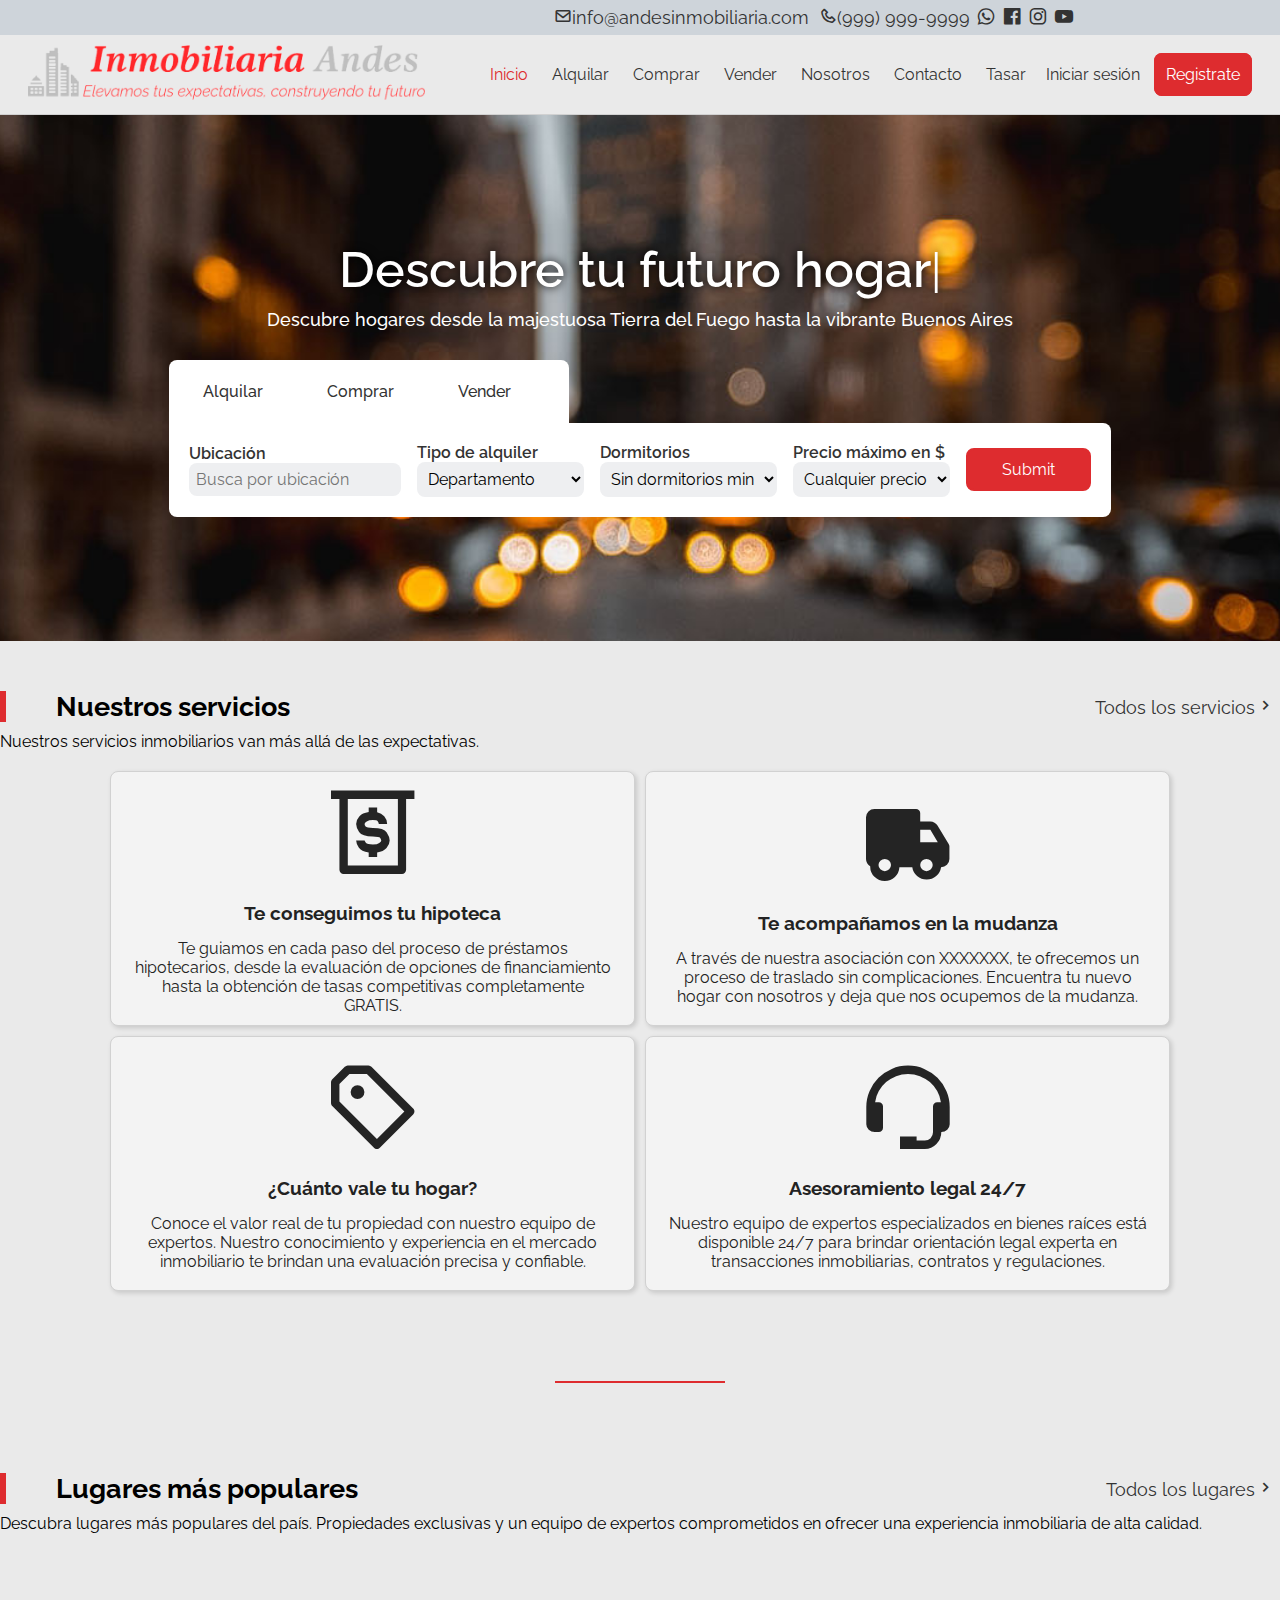
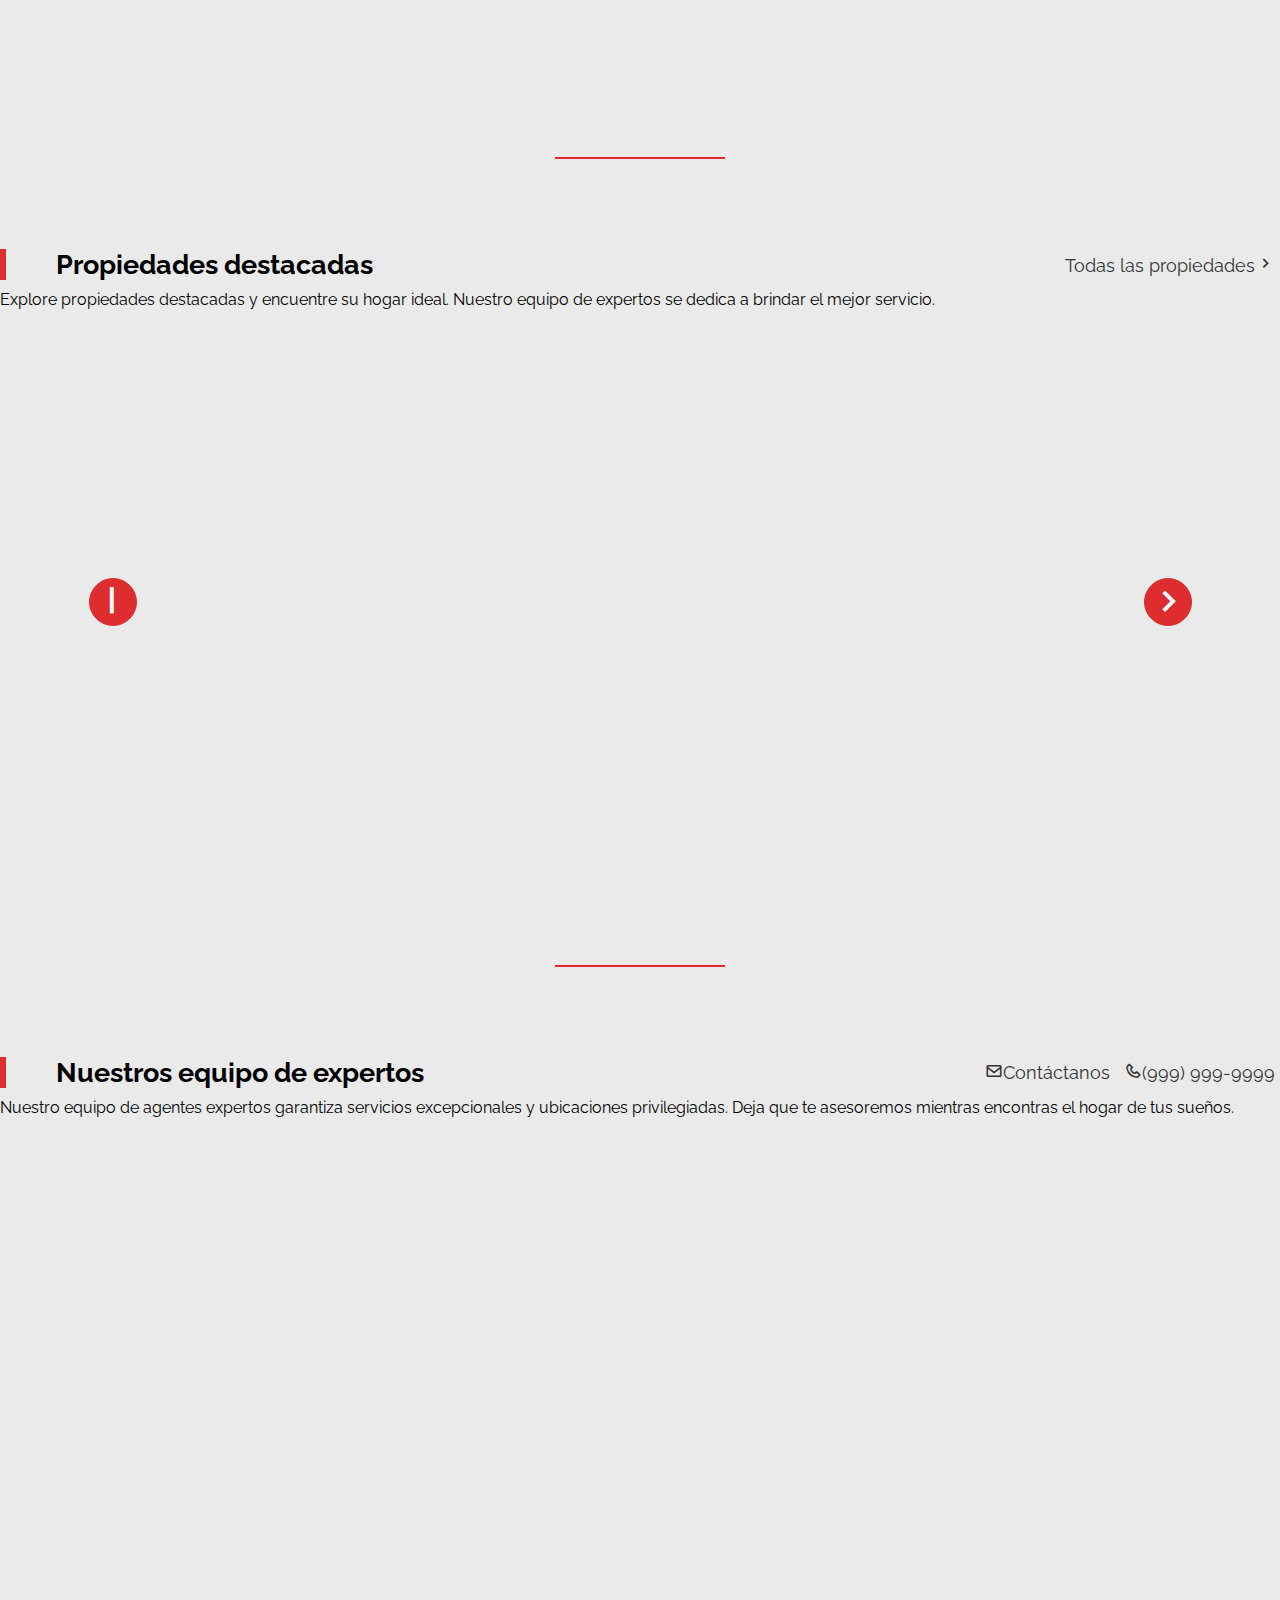
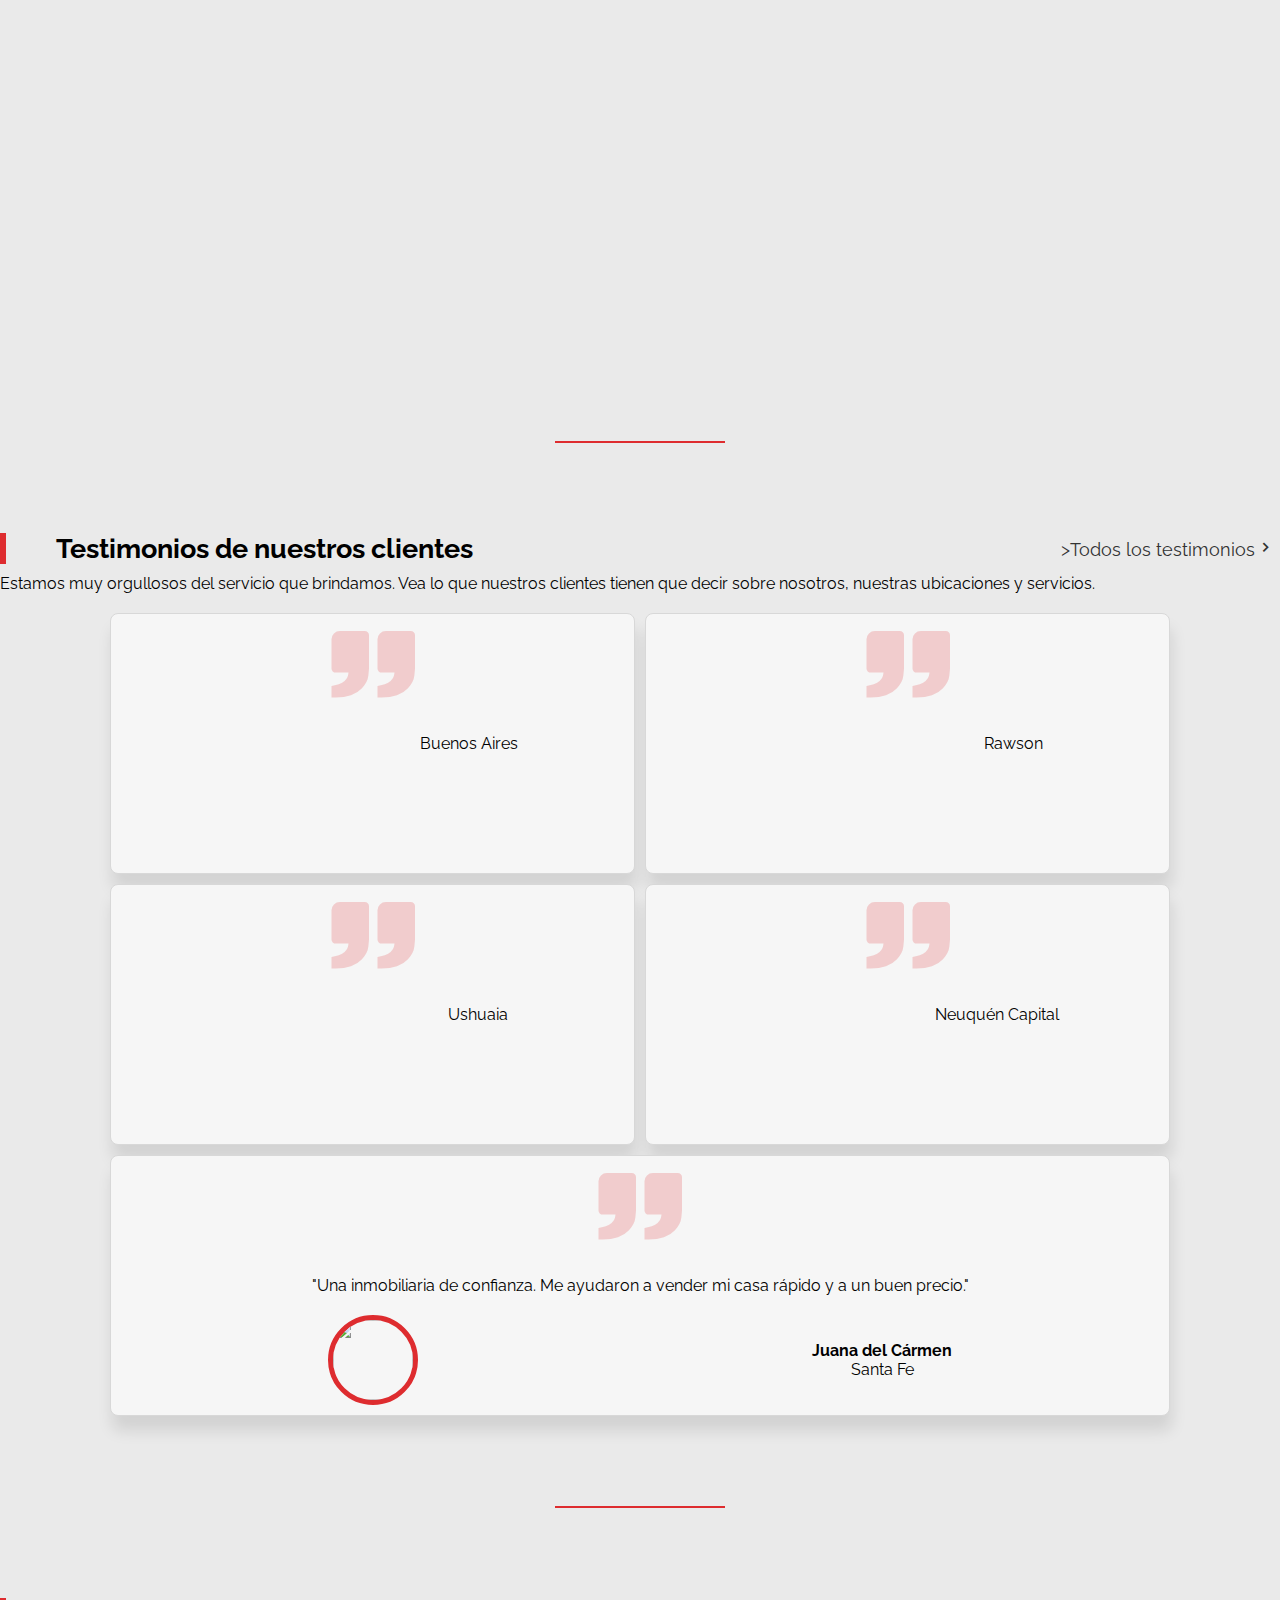
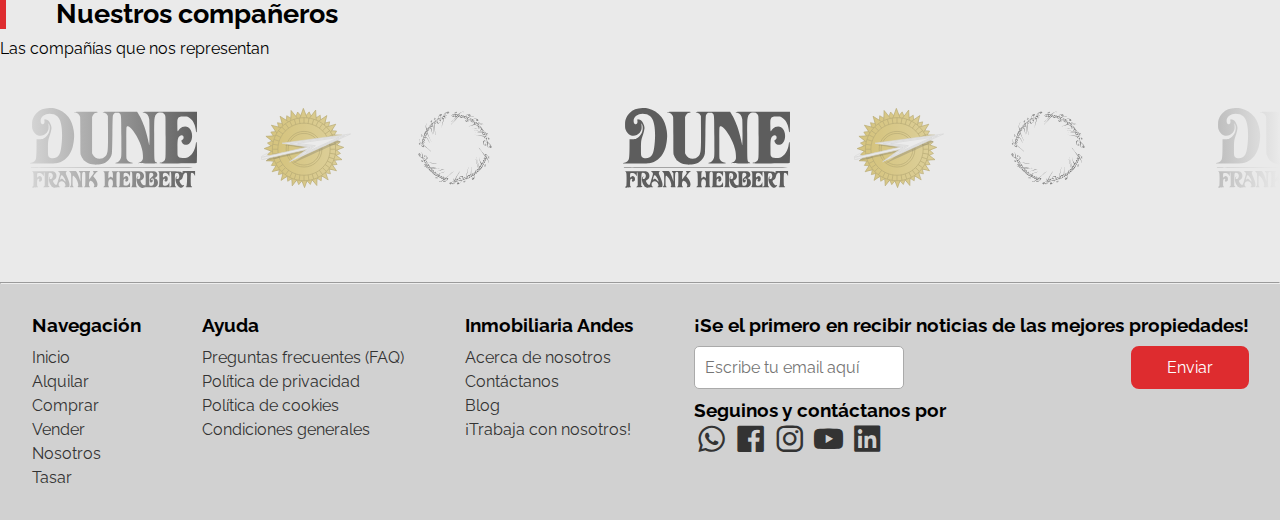
==== commit cec011b9: "Falta que página mostrar-datos-usario.html se abra con los datos utilizados para inicio y registro" ====
--- a/index.html
+++ b/index.html
@@ -18,7 +18,9 @@
 
   <!--- custom js -->
   <script defer src="./assets/script.js" defer></script>
-  
+
+  <!--- validacion -->
+  <script src="./assets/sesionRegistroInicio.js" defer></script>
 
   <!--- custom icons -->
   <link href='https://unpkg.com/boxicons@2.1.4/css/boxicons.min.css' rel='stylesheet'>
@@ -66,7 +68,7 @@
 
       <div class="navbar_link">
         <ul class="navbar_ul">
-          <li><a href="index.html" class="active">Inicio</a></li>
+          <li><a href="index.html">Inicio</a></li>
           <li>
             <a href="alquilar.html">Alquilar</a>
             <ul class="drowpdown_lista">
@@ -112,65 +114,80 @@
           <button id="mostrar_popup_li"><a>Iniciar sesión</a></button>
           <a class="registrate" id="mostrar_popup_sp">Registrate</a>
         </div>
+
         <div class="overlay"></div>
+
         <!-- Popup login form -->
         <div class="popup login">
           <div class="cerrar_btn">&times;</div>
-          <div class="form">
+
+          <form class="form form_iniciarsesion">
             <h2>Iniciar sesión</h2>
             <p>Guarde búsquedas, sus propiedades favoritas y más</p>
             <p>¿Nuevo en el sitio? <a href="#" id="registrar">Registra una cuenta</a></p>
             <div class="elementos_form">
               <label for="email">Email</label>
-              <input type="text" id="email" placeholder="Ingresa tu email">
+              <input type="email" name="emailFormInicioSesion" id="emailFormInicioSesion"
+                placeholder="Ingresa tu email">
+              <p id="emailFormErrorInicioSesion" class="error-message"></p>
             </div>
             <div class="elementos_form">
-              <label for="contraseña">Contraseña</label>
-              <input type="password" id="contraseña" placeholder="Ingresa tu contraseña">
+              <label for="contraseña_ingreso">Contraseña</label>
+              <input type="password" name="contraseña_ingreso" id="contraseña_ingreso"
+                placeholder="Ingresa tu contraseña">
+              <p id="contraseñaFormError" class="error-message"></p>
             </div>
             <div class="elementos_form">
-              <input type="checkbox" id="checkbox">
+              <input type="checkbox" id="recordar_datos" name="recordar_datos">
               <label for="recordarme">Recordar mis datos</label>
             </div>
-            <div class="elementos_form">
-              <button class="btn_submit">Iniciar sesión</button>
-            </div>
+            <input type="submit" value="Iniciar sesión" class="btn_submit" style="width: 100%;">
             <div class="elementos_form">
               <a href="#">Olvide mi contraseña</a>
             </div>
-          </div>
-        </div>
+          </form>
+
+        </div>
+
         <!-- Popup signup form -->
         <div class="popup signup">
           <div class="cerrar_btn">&times;</div>
-          <div class="form">
+
+          <form class="form form_registro">
             <h2>Registrarse</h2>
             <p>Guarde búsquedas, sus propiedades favoritas y más</p>
             <p>¿Ya tienes una cuenta? <a href="#" id="iniciar_sesion">Inicia sesión</a></p>
             <div class="elementos_form">
               <label for="email">Email</label>
-              <input type="text" id="email" placeholder="Ingresa tu email">
+              <input type="email" name="emailFormRegistro" id="emailFormRegistro" placeholder="Ingresa tu email">
+              <p id="emailFormErrorRegistro" class="error-message"></p>
             </div>
             <div class="elementos_form">
-              <label for="contraseña">Contraseña</label>
-              <input type="password" id="contraseña" placeholder="Crea tu contraseña">
+              <label for="contraseña_registro">Contraseña</label>
+              <input type="password" name="contraseña_registro" id="contraseña_registro"
+                placeholder="Ingresa tu contraseña">
+              <p id="contraseñaFormErrorRegistro" class="error-message"></p>
             </div>
             <div class="elementos_form">
-              <label for="contraseña">Confirma contraseña</label>
-              <input type="password" id="contraseña" placeholder="Confirma tu contraseña">
+              <label for="contraseña_confirma">Confirma contraseña</label>
+              <input type="password" id="contraseña_confirma" placeholder="Confirma tu contraseña">
+              <p id="contraseñaFormErrorConfirma" class="error-message"></p>
             </div>
             <div class="elementos_form" id="term_cond">
-              <input type="checkbox" id="checkbox">
-              <label for="checkbox">Estoy de acuerdo con los<a href="#"> Terminos y Condiciones</a></label>
-            </div>
-            <div class="elementos_form">
-              <button class="btn_submit">Regsitrate</button>
-            </div>
-          </div>
-        </div>
-
-      </div>
+              <input type="checkbox" id="terminos_condiciones">
+              <label for="terminos_condiciones">Estoy de acuerdo con los<a href="#"> Terminos y Condiciones</a></label>
+            </div>
+            <p id="terminosCondicionesError" class="error-message"></p>
+
+            <input type="submit" value="Registrate" class="btn_submit" style="width: 100%; margin: 15px 0;">
+
+          </form>
+
+        </div>
+      </div>
+
     </nav>
+
   </header>
 
   <!-- Contenido main de la página -->
@@ -178,6 +195,7 @@
     <div class="contenido">
       <h1>Descubre tu futuro <span id="escritura"></span><span id="cursor">|</span></h1>
       <p class="slogan_hero">Descubre hogares desde la majestuosa Tierra del Fuego hasta la vibrante Buenos Aires</p>
+
       <!--Botones del buscador de propiedades-->
       <div class="form_contenedor">
         <div class="busqueda">
@@ -185,6 +203,7 @@
           <button class="type-btn" data-tab-btn>Comprar</button>
           <button class="type-btn" data-tab-btn>Vender</button>
         </div>
+
         <!--Variables básicas para el buscador de propiedades - Son expandidas al buscar propiedades-->
         <form action="">
           <div class="input-box">
@@ -239,6 +258,8 @@
       </div>
     </div>
 
+
+    <!-- Servicios ofrecidos por la inmobiliaria -->
     <article>
       <div class="contenedor_div_grid" id="propiedades_destac">
         <div class="contenedor_title_prop">
@@ -295,6 +316,7 @@
 
     <div class="espaciador"></div>
 
+    <!-- Lugares más populares según la cantidad de listados -->
     <article>
       <div class="contenedor_div_grid" id="propiedades_destac">
         <div class="contenedor_title_prop">
@@ -340,6 +362,7 @@
 
     <div class="espaciador"></div>
 
+    <!-- Las propiedades más visitadas en la página -->
     <article>
       <div class="contenedor_div_grid" id="propiedades_destac">
         <div class="contenedor_title_prop">
@@ -351,16 +374,21 @@
         <p id="first_desc">Explore propiedades destacadas y encuentre su hogar ideal. Nuestro equipo de expertos se
           dedica a brindar el mejor servicio.</p>
       </div>
+
       <!--Propiedades destacadas del mes-->
       <div class="propiedades_destacadas">
-        <button id="boton_stop_izq" class="boton-slide"><i class='bx bx-minus' style="transform: rotate(90deg); height: 43px;"></i></button>
+        <button id="boton_stop_izq" class="boton-slide"><i class='bx bx-minus'
+            style="transform: rotate(90deg); height: 43px;"></i></button>
         <button id="anterior" class="boton-slide"><i class='bx bx-chevron-left'></i></button>
+
         <!--Cartas de propiedades destacadas hecho con grid-->
         <div class="container-tarjetas-prop">
+
           <!--Descripción de las cartas de propiedades destacadas-->
           <div class="tarjeta_prop tarjeta_primera escondido-1">
             <figure>
-              <a href="propiedad.html" title="Semipiso 4 Ambientes Cochera Doble"><img src="./img/depto_4dorm/ejemplo_propiedad.jpg" alt=""></a>
+              <a href="propiedad.html" title="Semipiso 4 Ambientes Cochera Doble"><img
+                  src="./img/depto_4dorm/ejemplo_propiedad.jpg" alt=""></a>
               <div class="fav_dest">
                 <!--Corazón de favorito en esquina superior izquierda-->
               </div>
@@ -424,7 +452,8 @@
           </div>
           <div class="tarjeta_prop tarjeta_prop_3 escondido-1">
             <figure>
-              <a href="propiedad.html" title="Distrito Audiovisual! Edificio Comporativo de Categoría"><img src="./img/depto_4dorm/ejemplo_oficina.jpg" alt=""></a>
+              <a href="propiedad.html" title="Distrito Audiovisual! Edificio Comporativo de Categoría"><img
+                  src="./img/depto_4dorm/ejemplo_oficina.jpg" alt=""></a>
               <div class="fav_dest">
                 <!--Corazón de favorito en esquina superior izquierda-->
               </div>
@@ -488,7 +517,8 @@
           </div>
           <div class="tarjeta_prop escondido-1">
             <figure>
-              <a href="propiedad.html" title="Casa de Tres Dorm. con Amarra"><img src="./img/depto_4dorm/ejemplo_casa(2) 1.jpg" alt=""></a>
+              <a href="propiedad.html" title="Casa de Tres Dorm. con Amarra"><img
+                  src="./img/depto_4dorm/ejemplo_casa(2) 1.jpg" alt=""></a>
               <div class="fav_dest">
                 <!--Corazón de favorito en esquina superior izquierda-->
               </div>
@@ -520,7 +550,8 @@
           </div>
           <div class="tarjeta_prop escondido-1">
             <figure>
-              <a href="propiedad.html" title="Casa Al Rio en Venta y Alquiler - Barrio Santa Maria de Tigre"><img src="./img/depto_4dorm/ejemplo_casa(3) 1.jpg" alt=""></a>
+              <a href="propiedad.html" title="Casa Al Rio en Venta y Alquiler - Barrio Santa Maria de Tigre"><img
+                  src="./img/depto_4dorm/ejemplo_casa(3) 1.jpg" alt=""></a>
               <div class="fav_dest">
                 <!--Corazón de favorito en esquina superior izquierda-->
               </div>
@@ -552,17 +583,21 @@
           </div>
           <div class="tarjeta_prop escondido-1">
             <figure>
-              <a href="propiedad.html" title="Quartier Boulevard - Hermoso Departamento de 3 Ambientes Super Luminoso - Palermo Hollywood"><img src="./img/depto_4dorm/ejemplo_depto 5 (1).webp" alt="departamento"></a>
+              <a href="propiedad.html"
+                title="Quartier Boulevard - Hermoso Departamento de 3 Ambientes Super Luminoso - Palermo Hollywood"><img
+                  src="./img/depto_4dorm/ejemplo_depto 5 (1).webp" alt="departamento"></a>
               <div class="fav_dest">
                 <!--Corazón de favorito en esquina superior izquierda-->
               </div>
             </figure>
             <div class="desc_prop">
               <div class="titulo_tarjeta_prop">
-                <a href="propiedad.html" title="Quartier Boulevard - Hermoso Departamento de 3 Ambientes Super Luminoso - Palermo Hollywood">
+                <a href="propiedad.html"
+                  title="Quartier Boulevard - Hermoso Departamento de 3 Ambientes Super Luminoso - Palermo Hollywood">
                   <h3>Quartier Boulevard - Hermoso Departamento de 3 Ambientes Super Luminoso - Palermo Hollywood</h3>
                 </a>
-                <p id="ubicacion_carta"><i class='bx bx-map'></i>Quartier Boulevard - Juan B. Justo 1000, Palermo Hollywood, Palermo</p>
+                <p id="ubicacion_carta"><i class='bx bx-map'></i>Quartier Boulevard - Juan B. Justo 1000, Palermo
+                  Hollywood, Palermo</p>
               </div>
               <div class="int_desc_prop">
                 <p id="tipo_prop_carta"><span><i class='bx bx-buildings'></i>Departamento</span></p>
@@ -594,7 +629,8 @@
                 <a href="propiedad.html">
                   <h3>Julieta Lanteri 1200 El Faro</h3>
                 </a>
-                <p id="ubicacion_carta"><i class='bx bx-map'></i>Julieta Lanteri 1200, Puerto Madero, Capital Federal</p>
+                <p id="ubicacion_carta"><i class='bx bx-map'></i>Julieta Lanteri 1200, Puerto Madero, Capital Federal
+                </p>
               </div>
               <div class="int_desc_prop">
                 <p id="tipo_prop_carta"><span><i class='bx bx-buildings'></i>Departamento</span></p>
@@ -648,12 +684,14 @@
           </div>
         </div>
         <button id="siguiente" class="boton-slide"><i class='bx bx-chevron-right'></i></button>
-        <button id="boton_stop_der" class="boton-slide"><i class='bx bx-minus' style="transform: rotate(90deg); height: 43px;"></i></button>
+        <button id="boton_stop_der" class="boton-slide"><i class='bx bx-minus'
+            style="transform: rotate(90deg); height: 43px;"></i></button>
       </div>
     </article>
 
     <div class="espaciador"></div>
 
+    <!-- Equipo de agentes expertos que trabajan en la inmobiliaria -->
     <article>
       <div class="contenedor_div_grid" id="propiedades_destac">
         <div class="contenedor_title_prop">
@@ -663,7 +701,8 @@
             <a href="#"><i class='bx bx-phone'></i>(999) 999-9999</a>
           </div>
         </div>
-        <p id="first_desc">Nuestro equipo de agentes expertos garantiza servicios excepcionales y ubicaciones privilegiadas. Deja que te asesoremos mientras encontras el hogar de tus sueños.</p>
+        <p id="first_desc">Nuestro equipo de agentes expertos garantiza servicios excepcionales y ubicaciones
+          privilegiadas. Deja que te asesoremos mientras encontras el hogar de tus sueños.</p>
       </div>
       </div>
       <div class="contendor_tarjetas_nosotros">
@@ -689,7 +728,7 @@
           <div class="foto_experto_inicio"><a href="#"><img src="./img/integrantes/int2.jpg" alt="foto experto"></a>
           </div>
           <div class="np_nosotros">
-            <a href="#">Zebastian</a>
+            <a href="#">Sebastian Scheverin</a>
             <div class="prof_nosotros">
               <p>AGENTE INMOBILIARIO</p>
             </div>
@@ -725,7 +764,7 @@
           <div class="foto_experto_inicio"><a href="#"><img src="./img/integrantes/int4.jpg" alt="foto experto"></a>
           </div>
           <div class="np_nosotros">
-            <a href="#">Isaac Farache</a>
+            <a href="#">Ariel Palazzesi</a>
             <div class="prof_nosotros">
               <p>AGENTE INMOBILIARIO</p>
             </div>
@@ -743,6 +782,8 @@
     </article>
 
     <div class="espaciador"></div>
+
+    <!-- Testimonios de clientes satisfechos API -->
 
     <article>
       <div class="contenedor_div_grid" id="propiedades_destac">
@@ -819,8 +860,10 @@
         </div>
       </div>
     </article>
-    
+
     <div class="espaciador"></div>
+
+    <!-- Compañías con las que se trabaja -->
 
     <article>
       <div class="contenedor_div_grid" id="propiedades_destac">
--- a/assets/style.css
+++ b/assets/style.css
@@ -30,7 +30,7 @@
     to {
         opacity: 1;
     }
-} */
+} NO IMPLEMENTADA, IDEA QUE ANTES QUEDABA BIEN*/ 
 
 .escondido {
     /*SLIDE DERECHA -> CENTRO*/
@@ -242,7 +242,7 @@
 .toggle_button {
     position: absolute;
     top: 56px;
-    right: 40px;
+    right: 30px;
     display: none;
     flex-direction: column;
     justify-content: space-between;
@@ -300,7 +300,7 @@
     transform: translate(-50%, -50%);
     width: 380px;
     padding: 20px 30px;
-    background: #fff;
+    background: #e9e9e9;
     box-shadow: 2px 2px 5px 5px rgba(0, 0, 0, .15);
     border-radius: 10px;
 }
@@ -313,7 +313,7 @@
     transform: translate(-50%, -50%);
     width: 380px;
     padding: 20px 30px;
-    background: #fff;
+    background: #e9e9e9;
     box-shadow: 2px 2px 5px 5px rgba(0, 0, 0, .15);
     border-radius: 10px;
 }
@@ -394,7 +394,7 @@
     color: #222;
 }
 
-.popup .form .elementos_form input[type="text"],
+.popup .form .elementos_form input[type="email"],
 .popup .form .elementos_form input[type="password"] {
     display: block;
     width: 356px;
@@ -407,6 +407,13 @@
 
 .popup .form .elementos_form input[type="checkbox"] {
     margin-right: 5px;
+}
+
+.error-message {
+    color: red !important;
+    font-weight: bold;
+    margin: 0 !important;
+    padding: 0;
 }
 
 .popup .form .elementos_form button {
@@ -742,8 +749,6 @@
 
 .grid_lugares_popu>div img {
     width: 1050px;
-    /*La imagen se ajusta al ancho del div*/
-    /*Asegura la relación de aspecto*/
     height: auto;
     position: relative;
 }
@@ -846,6 +851,18 @@
     box-shadow: 2px 15px 15px 0 rgba(0, 0, 0, .1);
 }
 
+.tarjeta_prop_2{ 
+    transition-delay: 0.2s;
+}
+
+.tarjeta_prop_3{ 
+    transition-delay: 0.4s;
+}
+
+.tarjeta_prop_4{ 
+    transition-delay: 0.6s;
+}
+
 .tarjeta_prop figure {
     overflow: hidden;
 }
@@ -930,7 +947,7 @@
     background-color: #de2c2f;
 }
 
-/* NUESTRO EQUIPO DE ANIMALES EXPERTOS */
+/* NUESTRO EQUIPO DE ANIMALES EXPERTOS CUADRUPEDOS*/
 .contendor_tarjetas_nosotros .dos {
     transition-delay: 0.2s;
 }
@@ -1021,7 +1038,7 @@
     gap: 30px;
 }
 
-/*TESTIMONIOS DE NUESTROS AMIGOS CUADRUPEDOS*/
+/*TESTIMONIOS DE NUESTROS CLIENTES Y UN AMIGO CUADRUPEDO*/
 .testimonios_contenedor {
     max-width: 1420px;
     height: 321px;
@@ -1040,22 +1057,18 @@
 
 .testimonio-2 {
     grid-area: testimonio-2;
-    transition-delay: 0.2s;
 }
 
 .testimonio-3 {
     grid-area: testimonio-3;
-    transition-delay: 0.4s;
 }
 
 .testimonio-4 {
     grid-area: testimonio-4;
-    transition-delay: 0.6s;
 }
 
 .testimonio-5 {
     grid-area: testimonio-5;
-    transition-delay: 0.8s;
 }
 
 .testimonios {
@@ -1076,6 +1089,9 @@
 }
 
 .autor_desc img {
+    float: left;
+    width: 80px; 
+    height: 80px;
     border: 5px solid #de2c2f;
     border-radius: 50%;
 }
@@ -1094,6 +1110,8 @@
 
 #quote {
     padding: 10px;
+    max-height: 57px;
+    overflow: hidden;
 }
 
 /*COMPAÑEROS*/
@@ -1248,7 +1266,6 @@
     }
 
 }
-
 
 @media (max-width: 1450px) {
 
@@ -1284,7 +1301,6 @@
         grid-area: soporte-legal;
         padding: 10px;
     }
-
 
     .grid_lugares_popu {
         display: grid;
@@ -1542,14 +1558,14 @@
         display: grid;
         grid-template-columns: 1fr;
         grid-template-rows: 1fr 1fr 1fr 1fr;
-        gap: 10px 10px;
+        gap: 15px;
         grid-auto-flow: row;
         grid-template-areas:
             "hipoteca"
             "mudanza"
             "tasacion"
             "soporte-legal";
-        max-width: 1060px;
+        max-width: 328px;
         height: auto;
     }
 
@@ -1575,6 +1591,10 @@
 
     .propiedades_destacadas button {
         margin: 0 5px;
+    }
+
+    .grid_lugares_popu {
+        max-width: 330px;
     }
 
     .testimonios_contenedor {  display: grid;
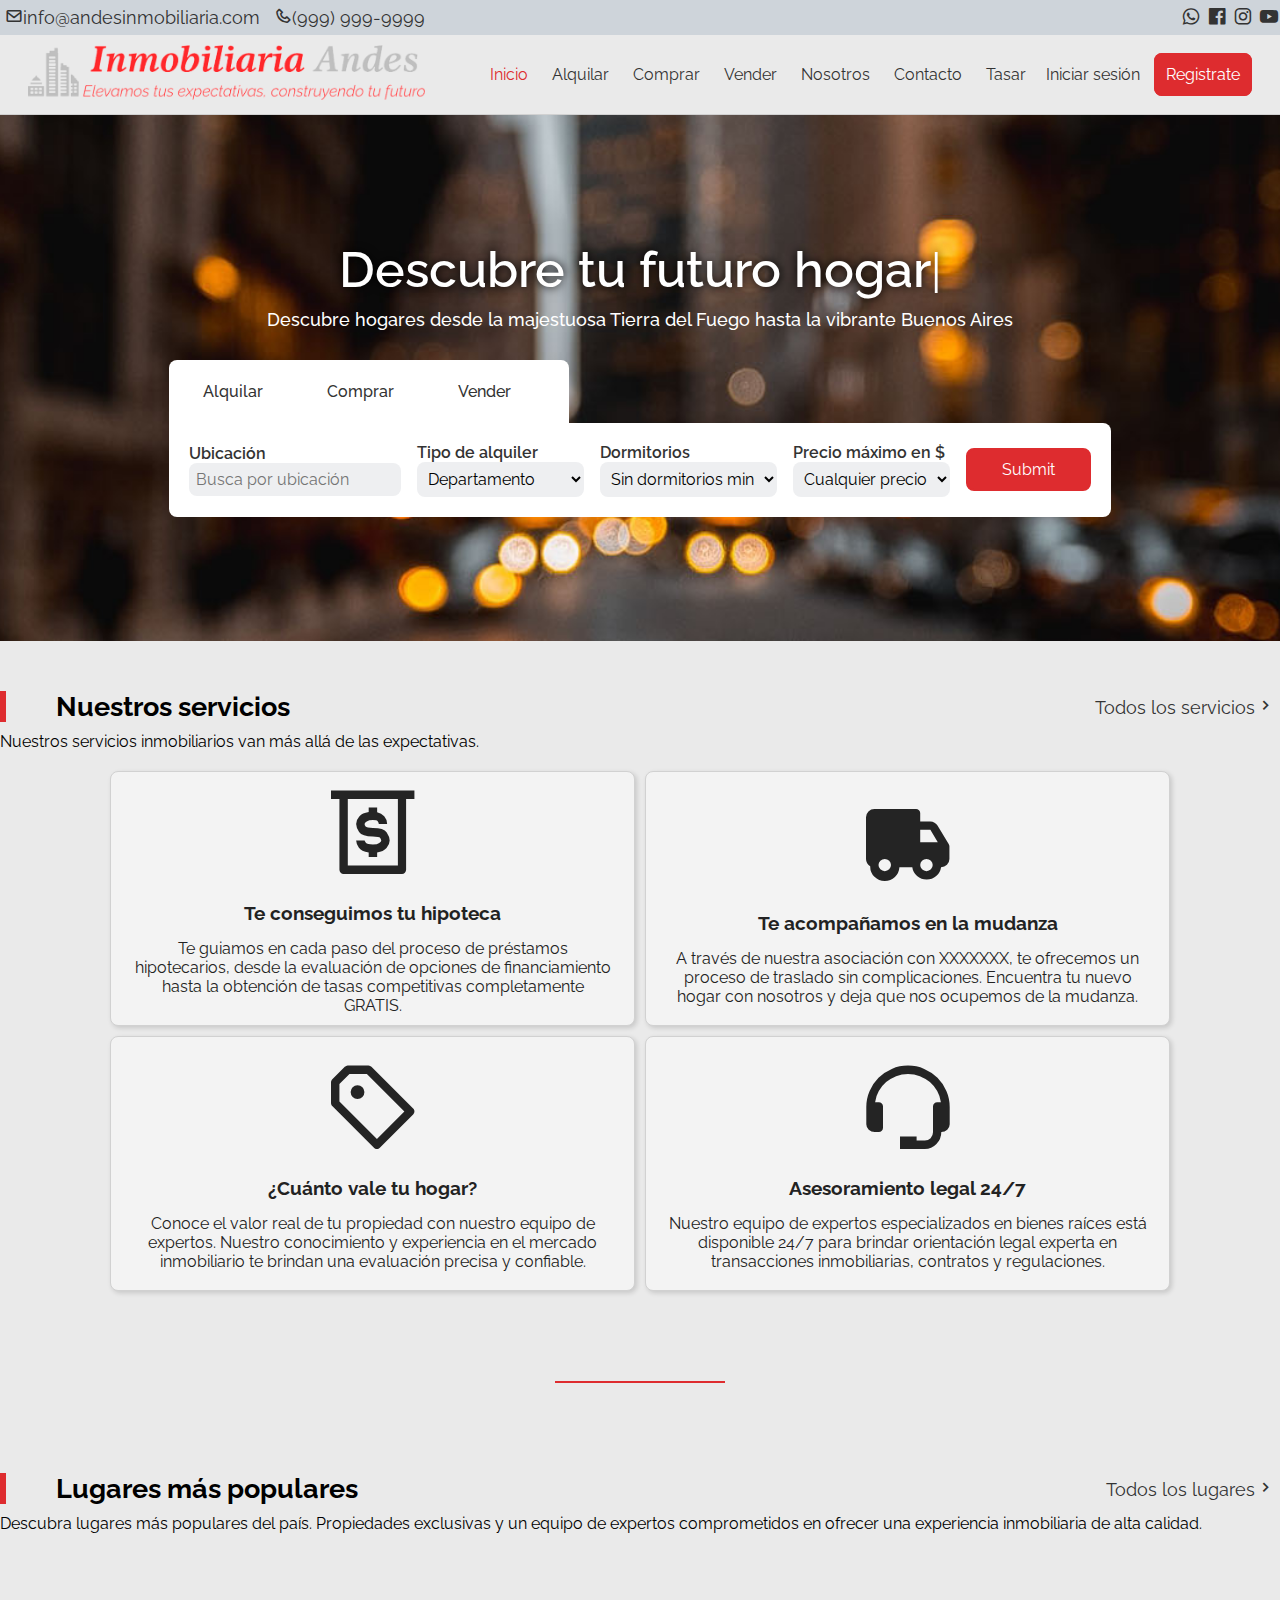
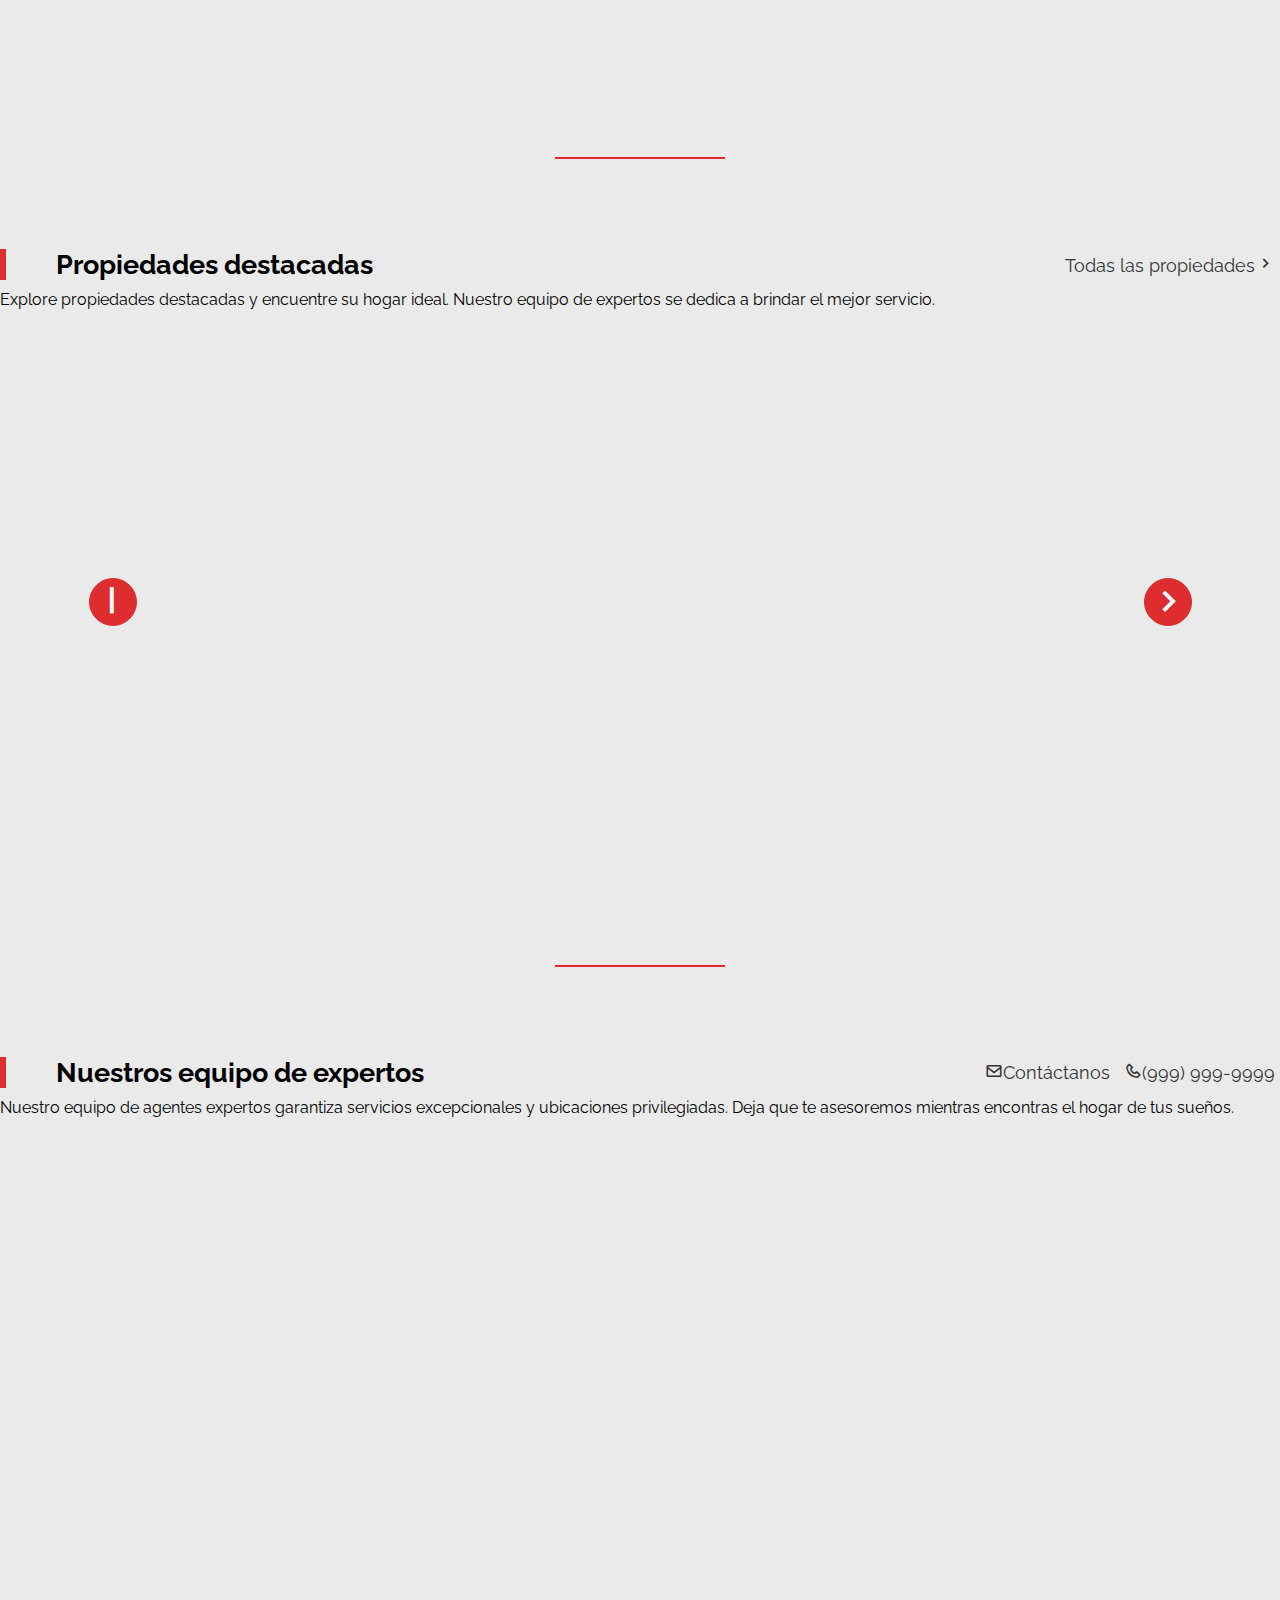
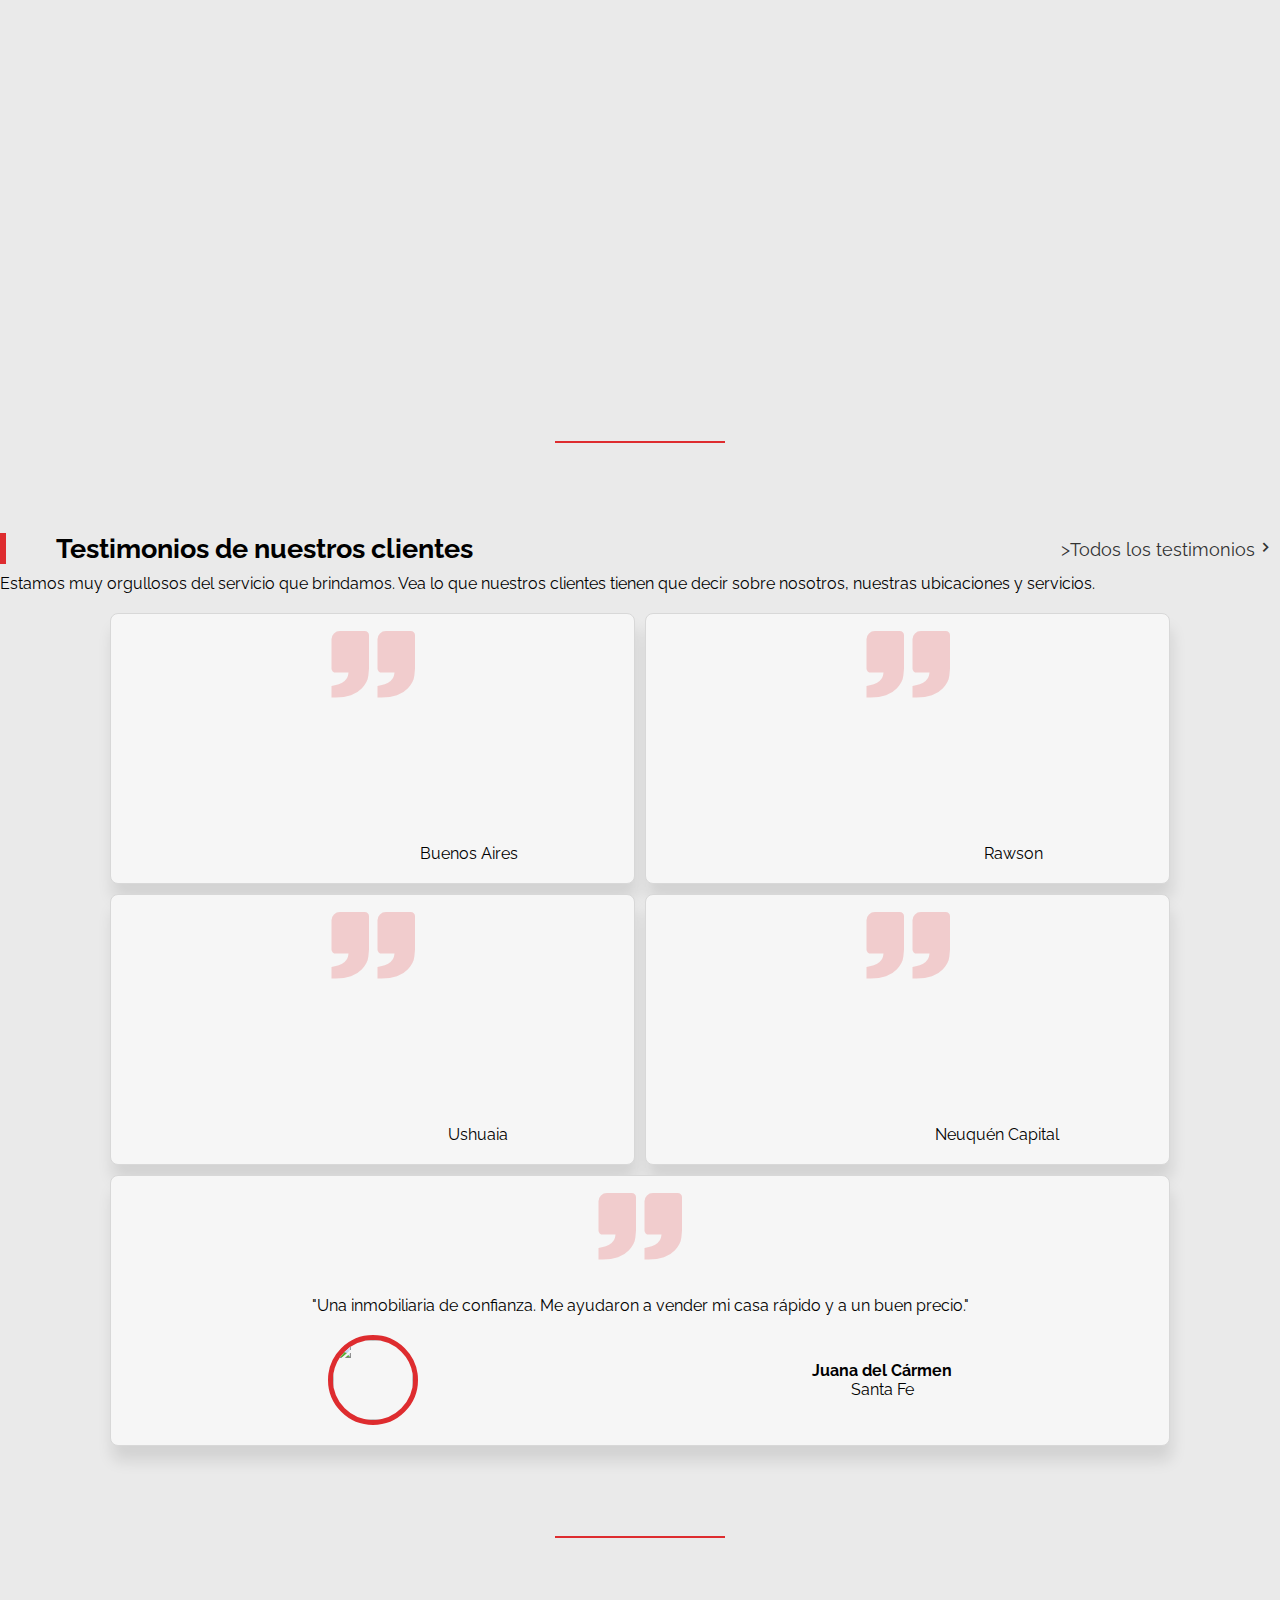
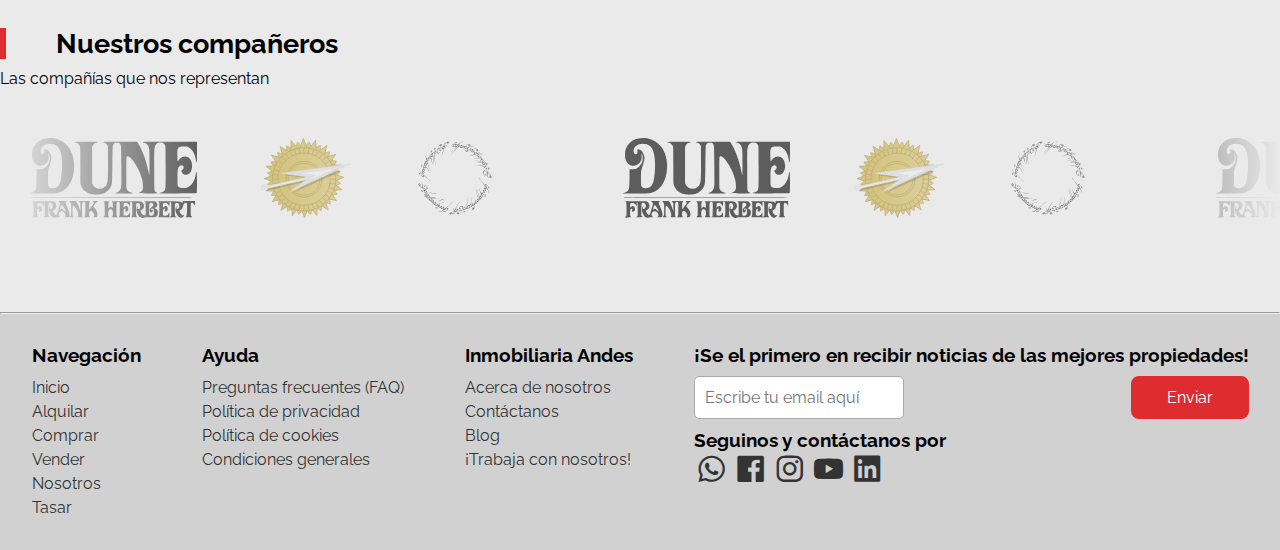
==== commit a3b7802f: "Agregado alquilar.html, estilizado y funcionalidades dropdown" ====
--- a/index.html
+++ b/index.html
@@ -39,8 +39,6 @@
         <div class="contendor_data_header">
           <div class="cto_header_top">
             <a href="#"><i class='bx bx-envelope'></i><span>info@andesinmobiliaria.com</span></a>
-          </div>
-          <div class="cto_header_top">
             <a href="#"><i class='bx bx-phone'></i><span>(999) 999-9999</span></a>
           </div>
           <div class="social">
@@ -69,8 +67,8 @@
       <div class="navbar_link">
         <ul class="navbar_ul">
           <li><a href="index.html">Inicio</a></li>
-          <li>
-            <a href="alquilar.html">Alquilar</a>
+          <li class="dropdown_li">
+            <a class="alquilar_dropdown" href="alquilar.html">Alquilar</a>
             <ul class="drowpdown_lista">
               <div class="dropdown_cont">
                 <div class="dropdown_titulo">Tipo de propiedades</div>
@@ -260,7 +258,7 @@
 
 
     <!-- Servicios ofrecidos por la inmobiliaria -->
-    <article>
+    <section>
       <div class="contenedor_div_grid" id="propiedades_destac">
         <div class="contenedor_title_prop">
           <h2>Nuestros servicios</h2>
@@ -312,12 +310,12 @@
           </div>
         </div>
       </div>
-    </article>
+    </section>
 
     <div class="espaciador"></div>
 
     <!-- Lugares más populares según la cantidad de listados -->
-    <article>
+    <section>
       <div class="contenedor_div_grid" id="propiedades_destac">
         <div class="contenedor_title_prop">
           <h2>Lugares más populares</h2>
@@ -358,12 +356,12 @@
           </a>
         </div>
       </div>
-    </article>
+    </section>
 
     <div class="espaciador"></div>
 
     <!-- Las propiedades más visitadas en la página -->
-    <article>
+    <section>
       <div class="contenedor_div_grid" id="propiedades_destac">
         <div class="contenedor_title_prop">
           <h2>Propiedades destacadas</h2>
@@ -687,12 +685,12 @@
         <button id="boton_stop_der" class="boton-slide"><i class='bx bx-minus'
             style="transform: rotate(90deg); height: 43px;"></i></button>
       </div>
-    </article>
+    </section>
 
     <div class="espaciador"></div>
 
     <!-- Equipo de agentes expertos que trabajan en la inmobiliaria -->
-    <article>
+    <section>
       <div class="contenedor_div_grid" id="propiedades_destac">
         <div class="contenedor_title_prop">
           <h2>Nuestros equipo de expertos</h2>
@@ -779,13 +777,13 @@
         </div>
       </div>
       </div>
-    </article>
+    </section>
 
     <div class="espaciador"></div>
 
     <!-- Testimonios de clientes satisfechos API -->
 
-    <article>
+    <section>
       <div class="contenedor_div_grid" id="propiedades_destac">
         <div class="contenedor_title_prop">
           <h2>Testimonios de nuestros clientes</h2>
@@ -859,13 +857,13 @@
           </div>
         </div>
       </div>
-    </article>
+    </section>
 
     <div class="espaciador"></div>
 
     <!-- Compañías con las que se trabaja -->
 
-    <article>
+    <section>
       <div class="contenedor_div_grid" id="propiedades_destac">
         <div class="contenedor_title_prop">
           <h2>Nuestros compañeros</h2>
@@ -894,7 +892,7 @@
           </div>
         </div>
       </div>
-    </article>
+    </section>
 
   </main>
 
--- a/assets/style.css
+++ b/assets/style.css
@@ -78,15 +78,16 @@
 }
 
 .data_header {
-    display: flex;
-    justify-content: flex-end;
-    max-width: 68%;
-    margin: 0 auto;
+    position: relative;
+    max-width: 1500px;
+    margin-left: auto;
+    margin-right: auto;
 }
 
 .contendor_data_header {
     display: flex;
     align-items: center;
+    justify-content: space-between;
 }
 
 .cto_header_top a {
@@ -168,22 +169,24 @@
     transform: scale(1);
 }
 
-
 .navbar_link ul li ul a:hover {
     color: #de2c2f;
 }
 
-.navbar_link ul li:hover ul.drowpdown_lista {
+.drowpdown_lista.active{
     display: block;
 }
 
-.navbar_link ul li ul.drowpdown_lista {
+.drowpdown_lista {
+    display: none;
     position: absolute;
-    padding: 20px;
+    top: 50px;
+    padding: 10px 20px 20px 20px;
     background: #eaeaea;
     z-index: 10;
-    display: none;
-    border-radius: 8px;
+    border-bottom-left-radius: 8px;
+    border-bottom-right-radius: 8px;
+    box-shadow: 2px 5px 5px 0 rgba(0, 0, 0, .1);
 }
 
 .dropdown_titulo {
@@ -472,7 +475,7 @@
 }
 
 /*--------------------HOME o MAIN-------------------*/
-article h2 {
+section h2 {
     font-size: 27px;
 }
 
@@ -1075,6 +1078,7 @@
     display: flex;
     flex-direction: column;
     text-align: center;
+    justify-content: space-between;
     background-color: #f6f6f6;
     border: 1px solid #d8d8d8;
     border-radius: 8px;
@@ -1086,6 +1090,7 @@
     align-items: center;
     justify-content: space-around;
     padding: 10px 20px;
+    margin-bottom: 10px;
 }
 
 .autor_desc img {
@@ -1110,8 +1115,8 @@
 
 #quote {
     padding: 10px;
-    max-height: 57px;
-    overflow: hidden;
+    /* max-height: 57px;
+    overflow: hidden; */
 }
 
 /*COMPAÑEROS*/
